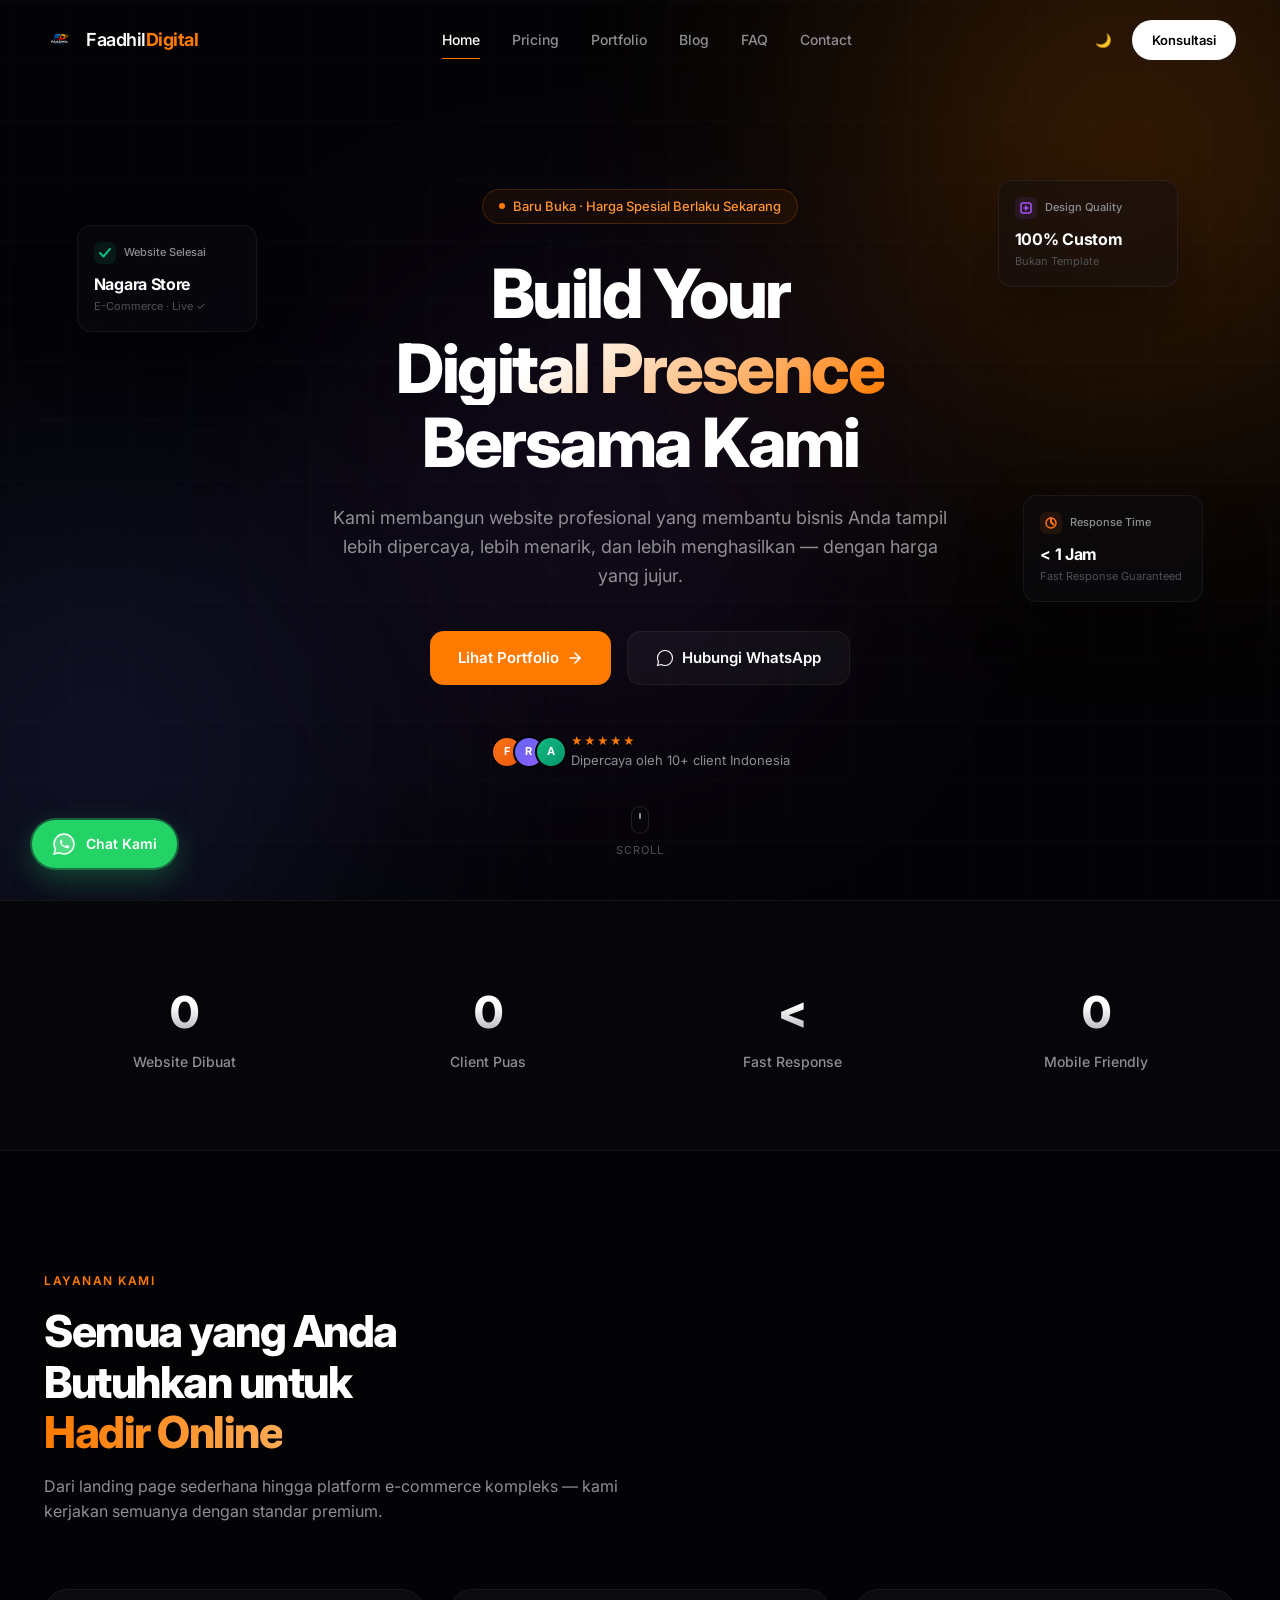
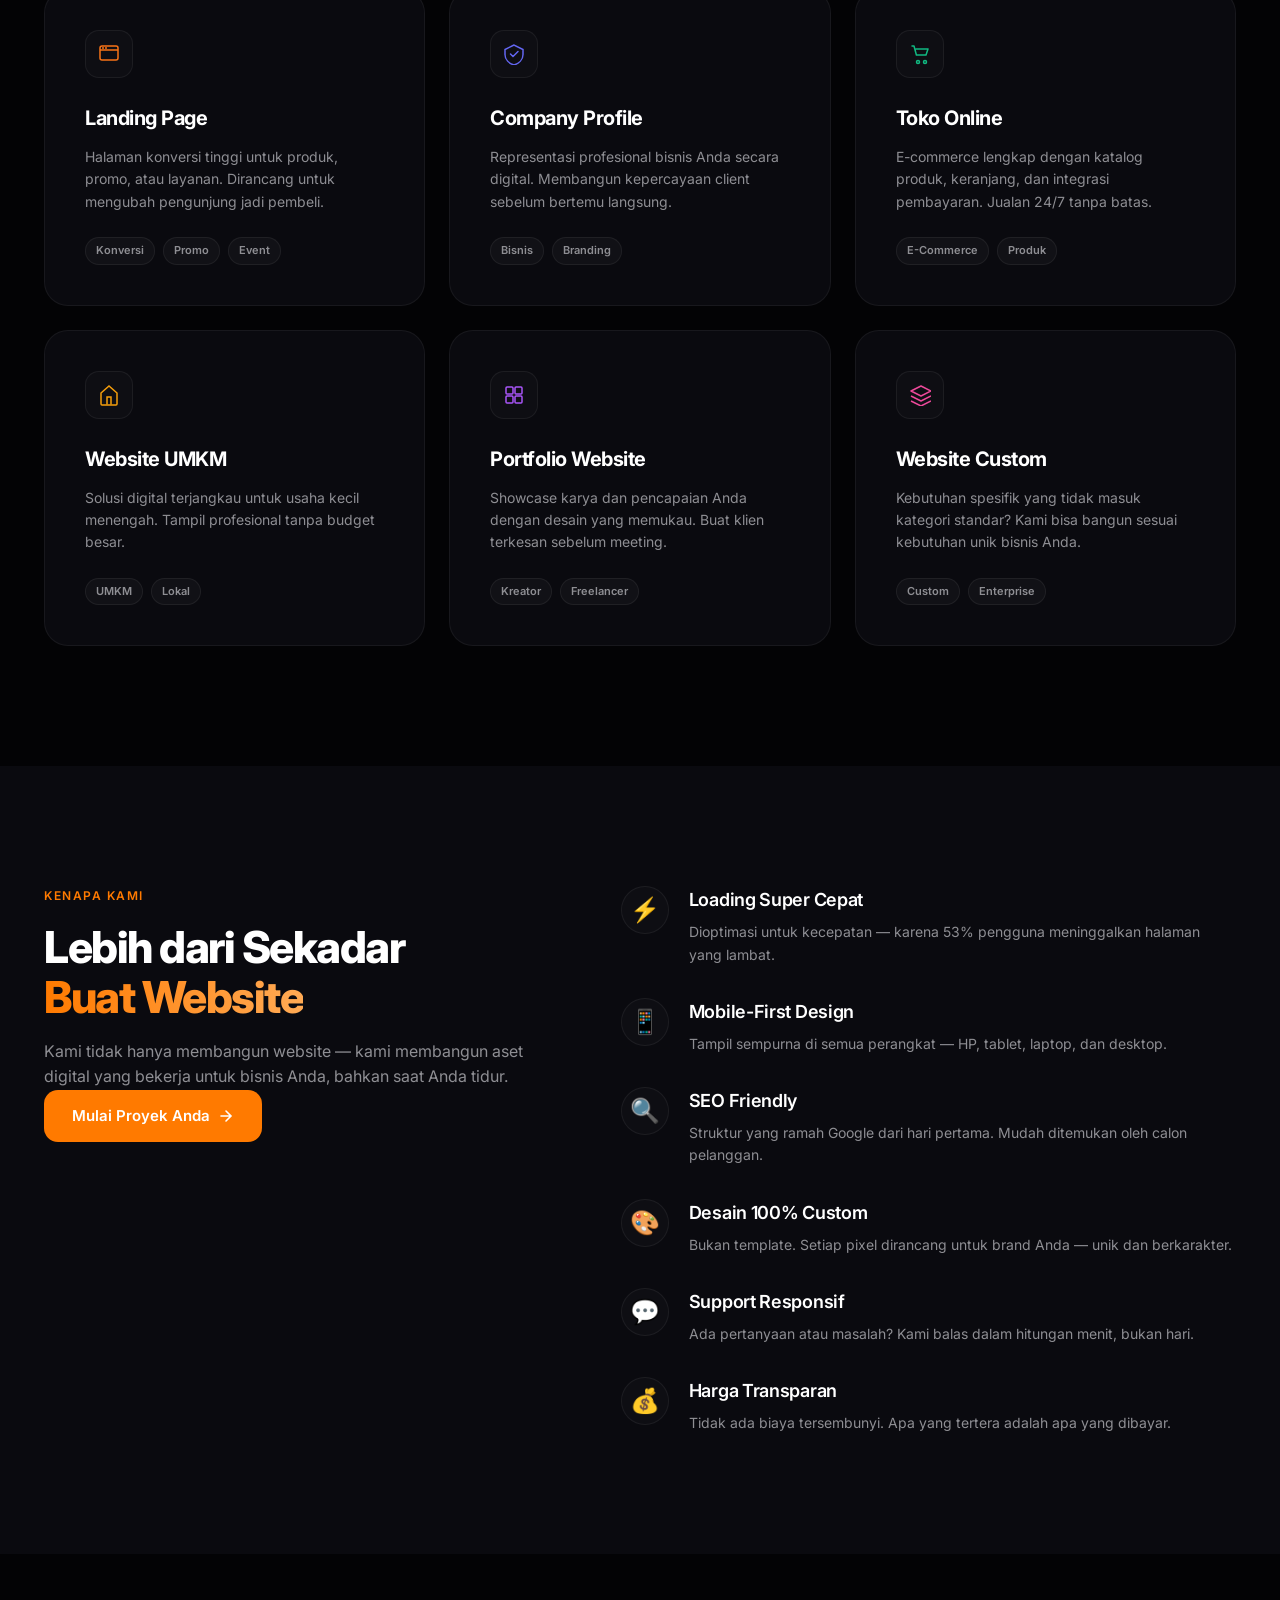
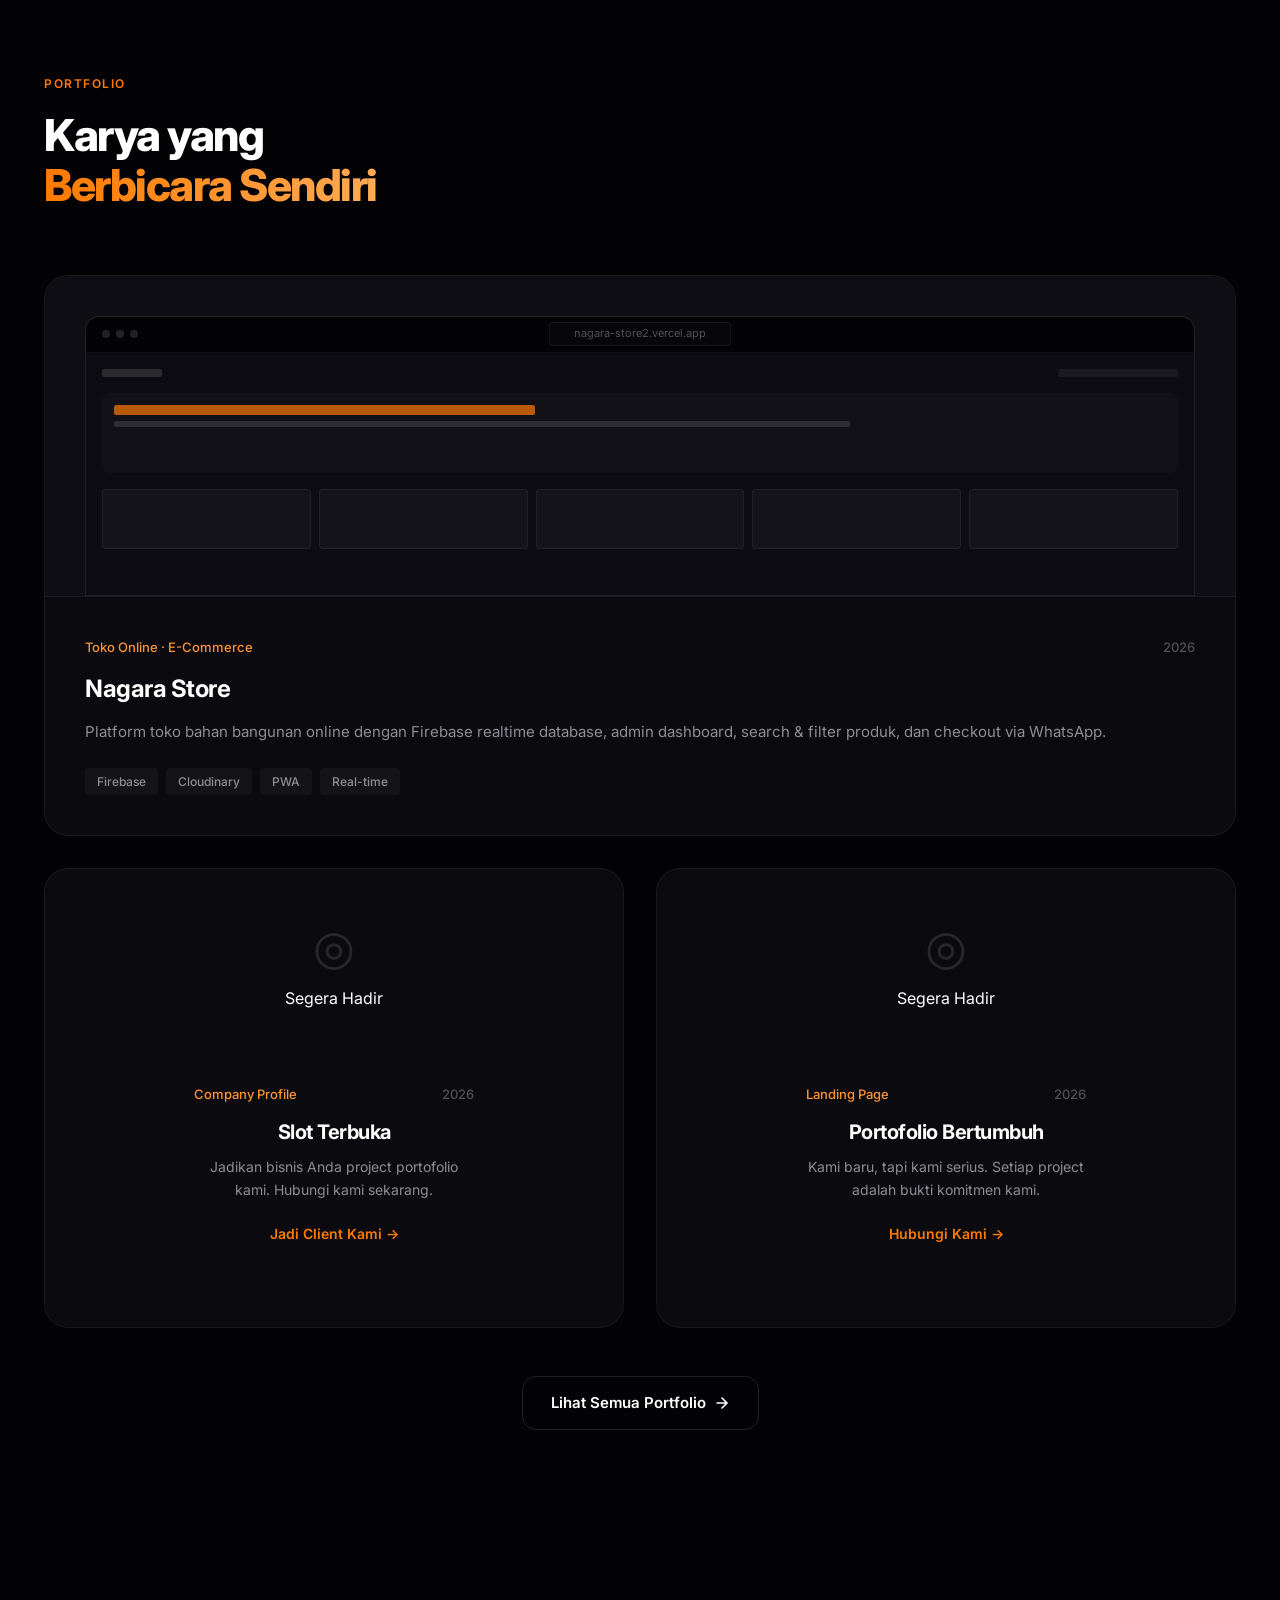
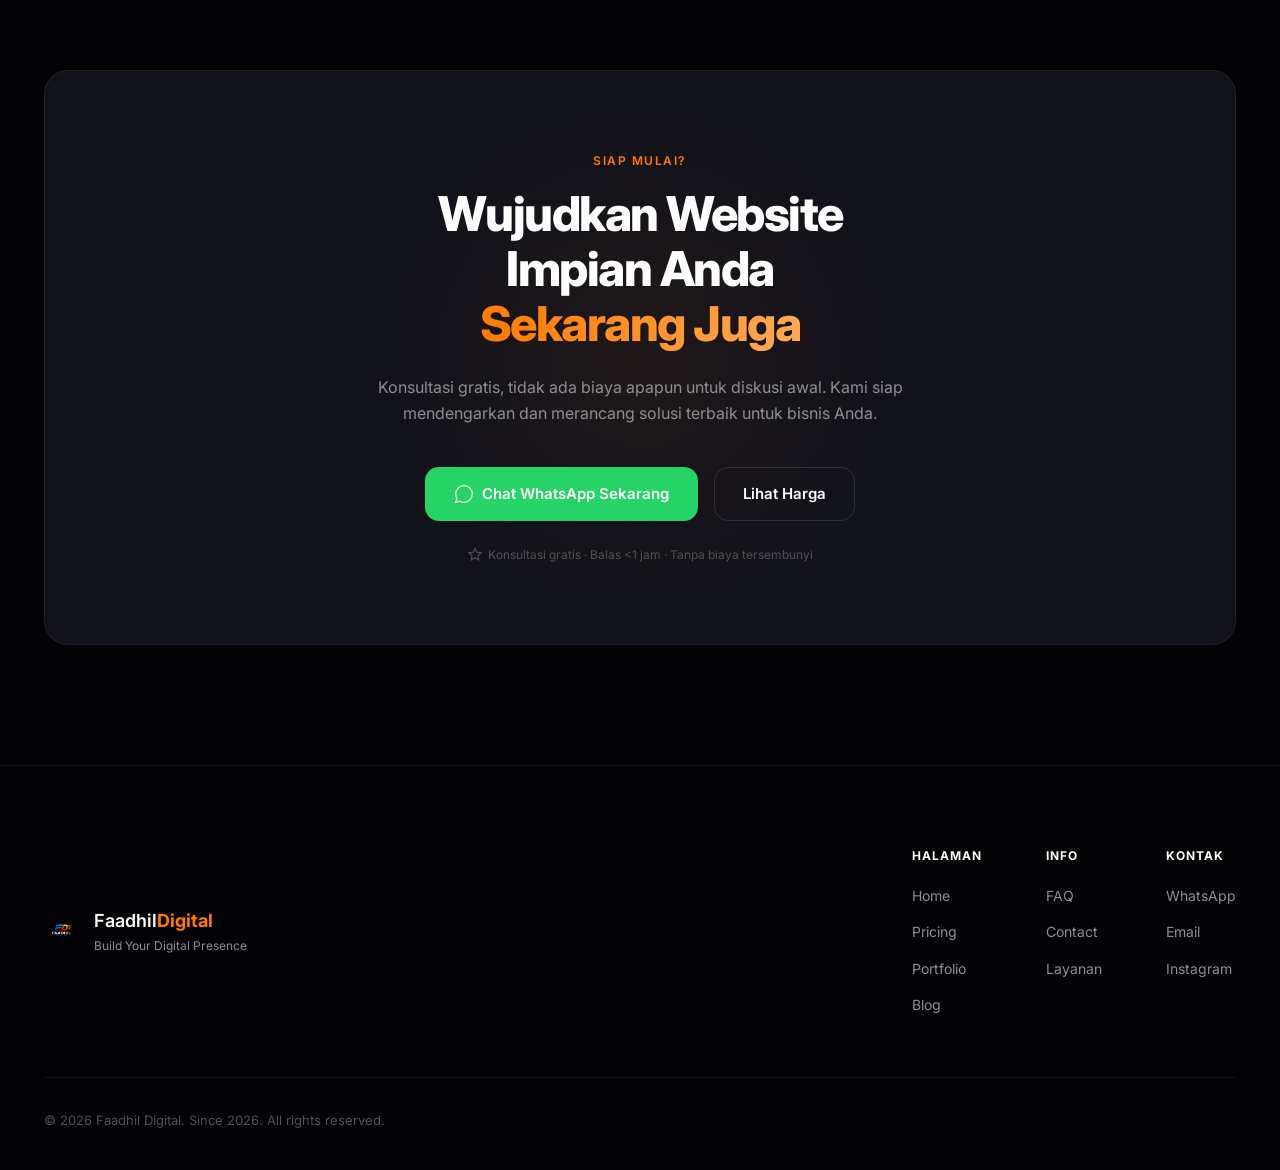
==== index.html @ 1bd6e88d "Update and rename home.html to index.html" ====
<!DOCTYPE html>
<html lang="id" data-theme="dark">
<head>
  <meta charset="UTF-8"/>
  <meta name="viewport" content="width=device-width,initial-scale=1.0"/>

  <!-- SEO -->
  <title>Faadhil Digital — Jasa Website Profesional | Build Your Digital Presence</title>
  <meta name="description" content="Faadhil Digital menyediakan jasa pembuatan website profesional — landing page, company profile, toko online, dan website custom. Harga mulai Rp 200.000. Fast response, desain premium, mobile-first."/>
  <meta name="keywords" content="jasa website, jasa pembuatan website, landing page, company profile, toko online, website profesional, Faadhil Digital"/>
  <meta name="robots" content="index, follow"/>
  <meta name="author" content="Faadhil Digital"/>
  <link rel="canonical" href="https://faadhildigital.com/"/>

  <!-- Open Graph -->
  <meta property="og:type" content="website"/>
  <meta property="og:title" content="Faadhil Digital — Build Your Digital Presence"/>
  <meta property="og:description" content="Jasa website profesional. Landing page, company profile, toko online. Mulai Rp 200.000."/>
  <meta property="og:url" content="https://faadhildigital.com/"/>
  <meta property="og:site_name" content="Faadhil Digital"/>

  <!-- Twitter Card -->
  <meta name="twitter:card" content="summary_large_image"/>
  <meta name="twitter:title" content="Faadhil Digital — Build Your Digital Presence"/>
  <meta name="twitter:description" content="Jasa website profesional mulai Rp 200.000."/>

  <!-- Theme -->
  <meta name="theme-color" content="#030305"/>
  <link rel="manifest" href="manifest.json"/>
  <link rel="icon" type="image/png" href="assets/LOGO4721.png"/>
  <link rel="apple-touch-icon" href="assets/LOGO4721.png"/>

  <!-- Schema -->
  <script type="application/ld+json">{"@context":"https://schema.org","@type":"ProfessionalService","name":"Faadhil Digital","description":"Jasa pembuatan website profesional","url":"https://faadhildigital.com","telephone":"+6282317304798","priceRange":"Rp200.000 - Rp1.200.000","serviceType":"Web Development","foundingDate":"2026","areaServed":"Indonesia"}</script>

  <!-- Fonts -->
  <link rel="preconnect" href="https://fonts.googleapis.com"/>
  <link rel="preconnect" href="https://fonts.gstatic.com" crossorigin/>
  <link href="https://fonts.googleapis.com/css2?family=Inter:wght@300;400;500;600;700;800;900&display=swap" rel="stylesheet"/>

  <link rel="stylesheet" href="css/style.css"/>
</head>
<body>

  <!-- LOADER -->
  <div id="loader" class="loader" role="status" aria-label="Loading">
    <div class="loader-logo">
      <img src="assets/LOGO4721.png" alt="Faadhil Digital" width="48" height="48"/>
      <span>Faadhil<strong>Digital</strong></span>
    </div>
    <div class="loader-bar"><div class="loader-progress"></div></div>
  </div>

  <!-- CURSOR GLOW -->
  <div class="cursor-glow" id="cursorGlow" aria-hidden="true"></div>

  <!-- TOAST -->
  <div id="toast" class="toast" role="alert" aria-live="polite"></div>

  <!-- BACK TO TOP -->
  <button class="back-top" id="backTop" aria-label="Kembali ke atas">
    <svg width="18" height="18" viewBox="0 0 18 18" fill="none"><path d="M9 14V4M4 9l5-5 5 5" stroke="currentColor" stroke-width="1.8" stroke-linecap="round" stroke-linejoin="round"/></svg>
  </button>

  <!-- WA FLOAT -->
  <a href="https://wa.me/6282317304798?text=Halo%20Faadhil%20Digital%2C%20saya%20ingin%20konsultasi%20website" target="_blank" rel="noopener noreferrer" class="wa-float" aria-label="Chat WhatsApp">
    <div class="wa-glow"></div>
    <svg width="24" height="24" viewBox="0 0 24 24" fill="none" aria-hidden="true">
      <path d="M12 2C6.477 2 2 6.477 2 12c0 1.89.525 3.66 1.438 5.168L2 22l4.978-1.303A9.952 9.952 0 0012 22c5.523 0 10-4.477 10-10S17.523 2 12 2z" fill="rgba(255,255,255,.2)" stroke="#fff" stroke-width="1.5"/>
      <path d="M16.25 13.75c-.23-.11-1.36-.67-1.57-.75s-.36-.11-.51.12-.59.75-.72.9-.27.17-.5.06-.97-.36-1.85-1.14c-.68-.61-1.14-1.37-1.27-1.6s-.01-.35.1-.47.23-.27.35-.4.15-.23.23-.38.04-.28-.02-.4-.51-1.24-.7-1.7-.38-.38-.51-.39H9.5c-.15 0-.4.06-.61.28s-.8.79-.8 1.91 0 2.21.93 2.37c.12.15 1.61 2.46 3.9 3.45.55.23.97.38 1.3.49.55.17 1.04.15 1.44.09.44-.07 1.36-.56 1.55-1.09s.2-.99.14-1.09-.21-.15-.44-.27z" fill="#fff"/>
    </svg>
    <span>Chat Kami</span>
  </a>

  <!-- NAVBAR -->
  <header class="navbar" id="navbar" role="banner">
    <div class="nav-container">
      <a href="index.html" class="nav-logo" aria-label="Faadhil Digital - Beranda">
        <img src="assets/LOGO4721.png" alt="Logo Faadhil Digital" width="32" height="32" loading="eager"/>
        <span>Faadhil<strong>Digital</strong></span>
      </a>

      <nav class="nav-links" id="navLinks" role="navigation" aria-label="Menu utama">
        <a href="index.html" class="nav-a active">Home</a>
        <a href="pricing.html" class="nav-a">Pricing</a>
        <a href="portfolio.html" class="nav-a">Portfolio</a>
        <a href="blog.html" class="nav-a">Blog</a>
        <a href="faq.html" class="nav-a">FAQ</a>
        <a href="contact.html" class="nav-a">Contact</a>
      </nav>

      <div class="nav-right">
        <button class="theme-toggle" id="themeToggle" aria-label="Ubah mode tema">
          <!-- Icon Bulan (Dark) / Matahari (Light) -->
          <span class="theme-icon">🌙</span>
        </button>
        <a href="https://wa.me/6282317304798?text=Halo%2C%20saya%20ingin%20konsultasi%20gratis" target="_blank" rel="noopener noreferrer" class="nav-cta">
          <span>Konsultasi</span>
        </a>
      </div>

      <button class="nav-ham" id="navHam" aria-label="Buka menu" aria-expanded="false" aria-controls="mobileMenu">
        <span></span><span></span><span></span>
      </button>
    </div>
  </header>

  <!-- MOBILE MENU -->
  <div class="mobile-menu" id="mobileMenu" role="dialog" aria-modal="true" aria-label="Menu navigasi" hidden>
    <nav aria-label="Menu mobile">
      <a href="index.html" class="mob-a active">Home</a>
      <a href="pricing.html" class="mob-a">Pricing</a>
      <a href="portfolio.html" class="mob-a">Portfolio</a>
      <a href="blog.html" class="mob-a">Blog</a>
      <a href="faq.html" class="mob-a">FAQ</a>
      <a href="contact.html" class="mob-a">Contact</a>
    </nav>
    <a href="https://wa.me/6282317304798" target="_blank" rel="noopener noreferrer" class="mob-cta">
      <svg width="18" height="18" viewBox="0 0 24 24" fill="none" aria-hidden="true"><path d="M12 2C6.477 2 2 6.477 2 12c0 1.89.525 3.66 1.438 5.168L2 22l4.978-1.303A9.952 9.952 0 0012 22c5.523 0 10-4.477 10-10S17.523 2 12 2z" stroke="currentColor" stroke-width="1.5"/></svg>
      Konsultasi Gratis
    </a>
  </div>

  <main id="main">

    <!-- ═══ HERO ═══ -->
    <section class="hero" id="hero" aria-labelledby="hero-title">
      <div class="hero-bg" aria-hidden="true">
        <div class="hbg-grid"></div>
        <div class="hbg-orb hbg-orb-1"></div>
        <div class="hbg-orb hbg-orb-2"></div>
        <div class="hbg-orb hbg-orb-3"></div>
        <div class="hbg-beam"></div>
      </div>

      <div class="hero-inner">
        <div class="hero-badge sr" data-sr="up">
          <span class="hbadge-dot" aria-hidden="true"></span>
          <span>Baru Buka · Harga Spesial Berlaku Sekarang</span>
        </div>

        <h1 class="hero-h1" id="hero-title">
          <span class="hh sr" data-sr="up" style="--delay:.05s">Build Your</span>
          <span class="hh hh-gradient sr" data-sr="up" style="--delay:.12s">Digital Presence</span>
          <span class="hh sr" data-sr="up" style="--delay:.19s">Bersama Kami</span>
        </h1>

        <p class="hero-sub sr" data-sr="up" style="--delay:.28s">
          Kami membangun website profesional yang membantu bisnis Anda tampil lebih dipercaya, lebih menarik, dan lebih menghasilkan — dengan harga yang jujur.
        </p>

        <div class="hero-actions sr" data-sr="up" style="--delay:.38s">
          <a href="portfolio.html" class="btn-primary" aria-label="Lihat portfolio kami">
            <span>Lihat Portfolio</span>
            <svg width="16" height="16" viewBox="0 0 16 16" fill="none" aria-hidden="true"><path d="M3 8h10M8 3l5 5-5 5" stroke="currentColor" stroke-width="1.6" stroke-linecap="round"/></svg>
          </a>
          <a href="https://wa.me/6282317304798?text=Halo%20Faadhil%20Digital%2C%20saya%20ingin%20konsultasi" target="_blank" rel="noopener noreferrer" class="btn-wa" aria-label="Hubungi via WhatsApp">
            <svg width="18" height="18" viewBox="0 0 24 24" fill="none" aria-hidden="true"><path d="M12 2C6.477 2 2 6.477 2 12c0 1.89.525 3.66 1.438 5.168L2 22l4.978-1.303A9.952 9.952 0 0012 22c5.523 0 10-4.477 10-10S17.523 2 12 2z" stroke="currentColor" stroke-width="1.5"/></svg>
            <span>Hubungi WhatsApp</span>
          </a>
        </div>

        <div class="hero-social-proof sr" data-sr="up" style="--delay:.48s">
          <div class="hsp-avatars" aria-hidden="true">
            <div class="hsp-av" style="background:linear-gradient(135deg,#f97316,#ea580c)">F</div>
            <div class="hsp-av" style="background:linear-gradient(135deg,#6366f1,#8b5cf6)">R</div>
            <div class="hsp-av" style="background:linear-gradient(135deg,#10b981,#059669)">A</div>
          </div>
          <div class="hsp-text">
            <div class="hsp-stars" aria-label="5 bintang">★★★★★</div>
            <span>Dipercaya oleh 10+ client Indonesia</span>
          </div>
        </div>
      </div>

      <!-- FLOATING CARDS -->
      <div class="hero-float" aria-hidden="true">
        <div class="hfloat-card hfc-1 sr" data-sr="right" style="--delay:.3s">
          <div class="hfc-top">
            <div class="hfc-ico hfc-ico-green">
              <svg width="14" height="14" viewBox="0 0 14 14" fill="none"><path d="M2 7l3.5 3.5L12 3" stroke="#10b981" stroke-width="2" stroke-linecap="round" stroke-linejoin="round"/></svg>
            </div>
            <span class="hfc-label">Website Selesai</span>
          </div>
          <div class="hfc-val">Nagara Store</div>
          <div class="hfc-sub">E-Commerce · Live ✓</div>
        </div>

        <div class="hfloat-card hfc-2 sr" data-sr="right" style="--delay:.4s">
          <div class="hfc-top">
            <div class="hfc-ico hfc-ico-orange">
              <svg width="14" height="14" viewBox="0 0 14 14" fill="none"><path d="M7 2v4l2.5 2.5" stroke="#f97316" stroke-width="2" stroke-linecap="round"/><circle cx="7" cy="7" r="5" stroke="#f97316" stroke-width="1.5"/></svg>
            </div>
            <span class="hfc-label">Response Time</span>
          </div>
          <div class="hfc-val">&lt; 1 Jam</div>
          <div class="hfc-sub">Fast Response Guaranteed</div>
        </div>

        <div class="hfloat-card hfc-3 sr" data-sr="right" style="--delay:.5s">
          <div class="hfc-top">
            <div class="hfc-ico hfc-ico-purple">
              <svg width="14" height="14" viewBox="0 0 14 14" fill="none"><rect x="2" y="2" width="10" height="10" rx="2" stroke="#a855f7" stroke-width="1.5"/><path d="M5 7h4M7 5v4" stroke="#a855f7" stroke-width="1.5" stroke-linecap="round"/></svg>
            </div>
            <span class="hfc-label">Design Quality</span>
          </div>
          <div class="hfc-val">100% Custom</div>
          <div class="hfc-sub">Bukan Template</div>
        </div>
      </div>

      <div class="hero-scroll-hint" aria-hidden="true">
        <div class="hsh-mouse"><div class="hsh-wheel"></div></div>
        <span>Scroll</span>
      </div>
    </section>

    <!-- ═══ STATS ═══ -->
    <section class="stats-sec" aria-label="Statistik">
      <div class="con">
        <div class="stats-grid">
          <div class="stat-card sr" data-sr="up" style="--delay:0s">
            <div class="stat-num" data-count="10" data-suffix="+">0</div>
            <div class="stat-label">Website Dibuat</div>
          </div>
          <div class="stat-card sr" data-sr="up" style="--delay:.08s">
            <div class="stat-num" data-count="100" data-suffix="%">0</div>
            <div class="stat-label">Client Puas</div>
          </div>
          <div class="stat-card sr" data-sr="up" style="--delay:.16s">
            <div class="stat-num" data-count="1" data-suffix="jam">&lt;</div>
            <div class="stat-label">Fast Response</div>
          </div>
          <div class="stat-card sr" data-sr="up" style="--delay:.24s">
            <div class="stat-num" data-count="100" data-suffix="%">0</div>
            <div class="stat-label">Mobile Friendly</div>
          </div>
        </div>
      </div>
    </section>

    <!-- ═══ LAYANAN ═══ -->
    <section class="section" id="layanan" aria-labelledby="layanan-title">
      <div class="con">
        <div class="sec-head">
          <div class="sec-badge sr" data-sr="up">Layanan Kami</div>
          <h2 class="sec-title sr" data-sr="up" id="layanan-title">
            Semua yang Anda<br/>Butuhkan untuk<br/><em>Hadir Online</em>
          </h2>
          <p class="sec-sub sr" data-sr="up" style="--delay:.1s">
            Dari landing page sederhana hingga platform e-commerce kompleks — kami kerjakan semuanya dengan standar premium.
          </p>
        </div>

        <div class="services-grid">
          <article class="svc-card sr" data-sr="up" style="--delay:0s" aria-label="Landing Page">
            <div class="svc-ico" style="--ico-color:#f97316">
              <svg width="22" height="22" viewBox="0 0 22 22" fill="none" aria-hidden="true"><rect x="2" y="3" width="18" height="14" rx="2" stroke="currentColor" stroke-width="1.5"/><path d="M2 7h18" stroke="currentColor" stroke-width="1.5"/><circle cx="5" cy="5" r="1" fill="currentColor"/><circle cx="8" cy="5" r="1" fill="currentColor"/></svg>
            </div>
            <h3>Landing Page</h3>
            <p>Halaman konversi tinggi untuk produk, promo, atau layanan. Dirancang untuk mengubah pengunjung jadi pembeli.</p>
            <div class="svc-tags"><span>Konversi</span><span>Promo</span><span>Event</span></div>
            <div class="svc-hover-line" aria-hidden="true"></div>
          </article>

          <article class="svc-card sr" data-sr="up" style="--delay:.07s" aria-label="Company Profile">
            <div class="svc-ico" style="--ico-color:#6366f1">
              <svg width="22" height="22" viewBox="0 0 22 22" fill="none" aria-hidden="true"><path d="M11 2L2 6.5v5C2 16.5 6 20.5 11 22c5-1.5 9-5.5 9-10.5v-5L11 2z" stroke="currentColor" stroke-width="1.5"/><path d="M7.5 11l2.5 2.5 5-5" stroke="currentColor" stroke-width="1.5" stroke-linecap="round" stroke-linejoin="round"/></svg>
            </div>
            <h3>Company Profile</h3>
            <p>Representasi profesional bisnis Anda secara digital. Membangun kepercayaan client sebelum bertemu langsung.</p>
            <div class="svc-tags"><span>Bisnis</span><span>Branding</span></div>
            <div class="svc-hover-line" aria-hidden="true"></div>
          </article>

          <article class="svc-card sr" data-sr="up" style="--delay:.14s" aria-label="Toko Online">
            <div class="svc-ico" style="--ico-color:#10b981">
              <svg width="22" height="22" viewBox="0 0 22 22" fill="none" aria-hidden="true"><path d="M3 3h2l2.4 9h9.6l2-6H7" stroke="currentColor" stroke-width="1.5" stroke-linecap="round" stroke-linejoin="round"/><circle cx="9" cy="19" r="1.5" stroke="currentColor" stroke-width="1.5"/><circle cx="16" cy="19" r="1.5" stroke="currentColor" stroke-width="1.5"/></svg>
            </div>
            <h3>Toko Online</h3>
            <p>E-commerce lengkap dengan katalog produk, keranjang, dan integrasi pembayaran. Jualan 24/7 tanpa batas.</p>
            <div class="svc-tags"><span>E-Commerce</span><span>Produk</span></div>
            <div class="svc-hover-line" aria-hidden="true"></div>
          </article>

          <article class="svc-card sr" data-sr="up" style="--delay:.21s" aria-label="Website UMKM">
            <div class="svc-ico" style="--ico-color:#f59e0b">
              <svg width="22" height="22" viewBox="0 0 22 22" fill="none" aria-hidden="true"><path d="M3 9l8-7 8 7v11a1 1 0 01-1 1H4a1 1 0 01-1-1V9z" stroke="currentColor" stroke-width="1.5"/><path d="M9 20V13h4v7" stroke="currentColor" stroke-width="1.5" stroke-linecap="round"/></svg>
            </div>
            <h3>Website UMKM</h3>
            <p>Solusi digital terjangkau untuk usaha kecil menengah. Tampil profesional tanpa budget besar.</p>
            <div class="svc-tags"><span>UMKM</span><span>Lokal</span></div>
            <div class="svc-hover-line" aria-hidden="true"></div>
          </article>

          <article class="svc-card sr" data-sr="up" style="--delay:.28s" aria-label="Portfolio Website">
            <div class="svc-ico" style="--ico-color:#a855f7">
              <svg width="22" height="22" viewBox="0 0 22 22" fill="none" aria-hidden="true"><rect x="3" y="3" width="7" height="7" rx="1" stroke="currentColor" stroke-width="1.5"/><rect x="12" y="3" width="7" height="7" rx="1" stroke="currentColor" stroke-width="1.5"/><rect x="3" y="12" width="7" height="7" rx="1" stroke="currentColor" stroke-width="1.5"/><rect x="12" y="12" width="7" height="7" rx="1" stroke="currentColor" stroke-width="1.5"/></svg>
            </div>
            <h3>Portfolio Website</h3>
            <p>Showcase karya dan pencapaian Anda dengan desain yang memukau. Buat klien terkesan sebelum meeting.</p>
            <div class="svc-tags"><span>Kreator</span><span>Freelancer</span></div>
            <div class="svc-hover-line" aria-hidden="true"></div>
          </article>

          <article class="svc-card sr" data-sr="up" style="--delay:.35s" aria-label="Website Custom">
            <div class="svc-ico" style="--ico-color:#ec4899">
              <svg width="22" height="22" viewBox="0 0 22 22" fill="none" aria-hidden="true"><path d="M12 2L2 7l10 5 10-5-10-5z" stroke="currentColor" stroke-width="1.5" stroke-linejoin="round"/><path d="M2 12l10 5 10-5M2 17l10 5 10-5" stroke="currentColor" stroke-width="1.5" stroke-linejoin="round"/></svg>
            </div>
            <h3>Website Custom</h3>
            <p>Kebutuhan spesifik yang tidak masuk kategori standar? Kami bisa bangun sesuai kebutuhan unik bisnis Anda.</p>
            <div class="svc-tags"><span>Custom</span><span>Enterprise</span></div>
            <div class="svc-hover-line" aria-hidden="true"></div>
          </article>
        </div>
      </div>
    </section>

    <!-- ═══ WHY US ═══ -->
    <section class="section sec-alt" id="whyus" aria-labelledby="whyus-title">
      <div class="con">
        <div class="whyus-split">
          <div class="whyus-left">
            <div class="sec-badge sr" data-sr="up">Kenapa Kami</div>
            <h2 class="sec-title sr" data-sr="up" id="whyus-title">
              Lebih dari Sekadar<br/><em>Buat Website</em>
            </h2>
            <p class="sec-sub sr" data-sr="up" style="--delay:.1s">
              Kami tidak hanya membangun website — kami membangun aset digital yang bekerja untuk bisnis Anda, bahkan saat Anda tidur.
            </p>
            <a href="contact.html" class="btn-primary sr" data-sr="up" style="--delay:.2s">
              Mulai Proyek Anda
              <svg width="16" height="16" viewBox="0 0 16 16" fill="none" aria-hidden="true"><path d="M3 8h10M8 3l5 5-5 5" stroke="currentColor" stroke-width="1.6" stroke-linecap="round"/></svg>
            </a>
          </div>
          <div class="whyus-right">
            <div class="benefit-grid">
              <div class="benefit sr" data-sr="up" style="--delay:0s">
                <div class="benefit-ico" aria-hidden="true">⚡</div>
                <div>
                  <h4>Loading Super Cepat</h4>
                  <p>Dioptimasi untuk kecepatan — karena 53% pengguna meninggalkan halaman yang lambat.</p>
                </div>
              </div>
              <div class="benefit sr" data-sr="up" style="--delay:.08s">
                <div class="benefit-ico" aria-hidden="true">📱</div>
                <div>
                  <h4>Mobile-First Design</h4>
                  <p>Tampil sempurna di semua perangkat — HP, tablet, laptop, dan desktop.</p>
                </div>
              </div>
              <div class="benefit sr" data-sr="up" style="--delay:.16s">
                <div class="benefit-ico" aria-hidden="true">🔍</div>
                <div>
                  <h4>SEO Friendly</h4>
                  <p>Struktur yang ramah Google dari hari pertama. Mudah ditemukan oleh calon pelanggan.</p>
                </div>
              </div>
              <div class="benefit sr" data-sr="up" style="--delay:.24s">
                <div class="benefit-ico" aria-hidden="true">🎨</div>
                <div>
                  <h4>Desain 100% Custom</h4>
                  <p>Bukan template. Setiap pixel dirancang untuk brand Anda — unik dan berkarakter.</p>
                </div>
              </div>
              <div class="benefit sr" data-sr="up" style="--delay:.32s">
                <div class="benefit-ico" aria-hidden="true">💬</div>
                <div>
                  <h4>Support Responsif</h4>
                  <p>Ada pertanyaan atau masalah? Kami balas dalam hitungan menit, bukan hari.</p>
                </div>
              </div>
              <div class="benefit sr" data-sr="up" style="--delay:.40s">
                <div class="benefit-ico" aria-hidden="true">💰</div>
                <div>
                  <h4>Harga Transparan</h4>
                  <p>Tidak ada biaya tersembunyi. Apa yang tertera adalah apa yang dibayar.</p>
                </div>
              </div>
            </div>
          </div>
        </div>
      </div>
    </section>

    <!-- ═══ PORTFOLIO PREVIEW ═══ -->
    <section class="section" id="portfolio-preview" aria-labelledby="porto-title">
      <div class="con">
        <div class="sec-head">
          <div class="sec-badge sr" data-sr="up">Portfolio</div>
          <h2 class="sec-title sr" data-sr="up" id="porto-title">
            Karya yang<br/><em>Berbicara Sendiri</em>
          </h2>
        </div>

        <div class="porto-grid">
          <article class="porto-card porto-main sr" data-sr="up" style="--delay:0s">
            <div class="porto-visual">
              <div class="pv-browser">
                <div class="pv-bar">
                  <div class="pv-dots" aria-hidden="true">
                    <span></span><span></span><span></span>
                  </div>
                  <div class="pv-url">nagara-store2.vercel.app</div>
                </div>
                <div class="pv-screen nagara-mock" aria-label="Preview Nagara Store">
                  <div class="nm-h"><div class="nm-hl"></div><div class="nm-hn"></div></div>
                  <div class="nm-hero-area">
                    <div class="nm-hero-txt"><div class="nm-l1"></div><div class="nm-l2"></div><div class="nm-b1"></div></div>
                  </div>
                  <div class="nm-cards">
                    <div></div><div></div><div></div><div></div><div></div>
                  </div>
                </div>
              </div>
              <a href="https://nagara-store2.vercel.app/" target="_blank" rel="noopener noreferrer" class="porto-overlay" aria-label="Lihat Nagara Store">
                <svg width="20" height="20" viewBox="0 0 20 20" fill="none" aria-hidden="true"><path d="M4 10h12M10 4l6 6-6 6" stroke="currentColor" stroke-width="1.8" stroke-linecap="round"/></svg>
                <span>Live Preview</span>
              </a>
            </div>
            <div class="porto-info">
              <div class="porto-meta">
                <span class="porto-cat">Toko Online · E-Commerce</span>
                <span class="porto-yr">2026</span>
              </div>
              <h3>Nagara Store</h3>
              <p>Platform toko bahan bangunan online dengan Firebase realtime database, admin dashboard, search & filter produk, dan checkout via WhatsApp.</p>
              <div class="porto-stack">
                <span>Firebase</span><span>Cloudinary</span><span>PWA</span><span>Real-time</span>
              </div>
            </div>
          </article>

          <article class="porto-card porto-soon sr" data-sr="up" style="--delay:.15s">
            <div class="porto-soon-inner">
              <div class="psi-glyph" aria-hidden="true">◎</div>
              <span>Segera Hadir</span>
            </div>
            <div class="porto-info">
              <div class="porto-meta"><span class="porto-cat">Company Profile</span><span class="porto-yr">2026</span></div>
              <h3>Slot Terbuka</h3>
              <p>Jadikan bisnis Anda project portofolio kami. Hubungi kami sekarang.</p>
              <a href="contact.html" class="porto-cta-link">Jadi Client Kami →</a>
            </div>
          </article>

          <article class="porto-card porto-soon sr" data-sr="up" style="--delay:.25s">
            <div class="porto-soon-inner">
              <div class="psi-glyph" aria-hidden="true">◎</div>
              <span>Segera Hadir</span>
            </div>
            <div class="porto-info">
              <div class="porto-meta"><span class="porto-cat">Landing Page</span><span class="porto-yr">2026</span></div>
              <h3>Portofolio Bertumbuh</h3>
              <p>Kami baru, tapi kami serius. Setiap project adalah bukti komitmen kami.</p>
              <a href="contact.html" class="porto-cta-link">Hubungi Kami →</a>
            </div>
          </article>
        </div>

        <div class="sec-cta-center sr" data-sr="up" style="--delay:.3s">
          <a href="portfolio.html" class="btn-outline">
            Lihat Semua Portfolio
            <svg width="16" height="16" viewBox="0 0 16 16" fill="none" aria-hidden="true"><path d="M3 8h10M8 3l5 5-5 5" stroke="currentColor" stroke-width="1.6" stroke-linecap="round"/></svg>
          </a>
        </div>
      </div>
    </section>

    <!-- ═══ CTA FINAL ═══ -->
    <section class="section cta-section" aria-labelledby="cta-title">
      <div class="con">
        <div class="cta-card sr" data-sr="up">
          <div class="cta-glow" aria-hidden="true"></div>
          <div class="cta-grid" aria-hidden="true"></div>
          <div class="cta-inner">
            <div class="sec-badge">Siap Mulai?</div>
            <h2 class="cta-h2" id="cta-title">
              Wujudkan Website<br/>Impian Anda<br/><em>Sekarang Juga</em>
            </h2>
            <p class="cta-p">Konsultasi gratis, tidak ada biaya apapun untuk diskusi awal. Kami siap mendengarkan dan merancang solusi terbaik untuk bisnis Anda.</p>
            <div class="cta-btns">
              <a href="https://wa.me/6282317304798?text=Halo%20Faadhil%20Digital%2C%20saya%20ingin%20konsultasi%20gratis%20untuk%20pembuatan%20website" target="_blank" rel="noopener noreferrer" class="btn-wa cta-wa-big">
                <svg width="20" height="20" viewBox="0 0 24 24" fill="none" aria-hidden="true"><path d="M12 2C6.477 2 2 6.477 2 12c0 1.89.525 3.66 1.438 5.168L2 22l4.978-1.303A9.952 9.952 0 0012 22c5.523 0 10-4.477 10-10S17.523 2 12 2z" stroke="currentColor" stroke-width="1.5"/></svg>
                Chat WhatsApp Sekarang
              </a>
              <a href="pricing.html" class="btn-outline">Lihat Harga</a>
            </div>
            <p class="cta-note">
              <svg width="14" height="14" viewBox="0 0 14 14" fill="none" aria-hidden="true"><path d="M7 1.5L8.8 5.2l4.2.6-3 2.9.7 4.1L7 10.7l-3.7 2.1.7-4.1-3-2.9 4.2-.6L7 1.5z" stroke="currentColor" stroke-width="1.2"/></svg>
              Konsultasi gratis · Balas &lt;1 jam · Tanpa biaya tersembunyi
            </p>
          </div>
        </div>
      </div>
    </section>

  </main>

  <!-- FOOTER -->
  <footer class="footer" role="contentinfo">
    <div class="con">
      <div class="footer-top">
        <div class="footer-brand">
          <img src="assets/LOGO4721.png" alt="Faadhil Digital" width="36" height="36" loading="lazy"/>
          <div>
            <div class="fb-name">Faadhil<strong>Digital</strong></div>
            <div class="fb-tag">Build Your Digital Presence</div>
          </div>
        </div>
        <div class="footer-nav-wrap">
          <div class="footer-col">
            <h4>Halaman</h4>
            <a href="index.html">Home</a>
            <a href="pricing.html">Pricing</a>
            <a href="portfolio.html">Portfolio</a>
            <a href="blog.html">Blog</a>
          </div>
          <div class="footer-col">
            <h4>Info</h4>
            <a href="faq.html">FAQ</a>
            <a href="contact.html">Contact</a>
            <a href="#layanan">Layanan</a>
          </div>
          <div class="footer-col">
            <h4>Kontak</h4>
            <a href="https://wa.me/6282317304798" target="_blank" rel="noopener noreferrer">WhatsApp</a>
            <a href="mailto:ahmadfaadhil854@gmail.com">Email</a>
            <a href="https://instagram.com/" target="_blank" rel="noopener noreferrer">Instagram</a>
          </div>
        </div>
      </div>
      <div class="footer-btm">
        <p>© 2026 Faadhil Digital. Since 2026. All rights reserved.</p>
      </div>
    </div>
  </footer>

  <script src="js/script.js"></script>
</body>
</html>
---- css/style.css ----
/* ══════════════════════════════════════════════════════════════════
   FAADHIL DIGITAL — PREMIUM ARCHITECTURE CSS (UPDATED & FIXED)
   Style Guide: Dark Mode Premium, Apple/Framer Fluent Animations,
   Stripe Layout Sharpness, Startup SaaS Glassmorphism.
   ══════════════════════════════════════════════════════════════════ */

:root {
  --bg-main: #030305;
  --bg-surface: #0a0a0f;
  --bg-surface-elevated: #12121a;
  --brand-primary: #ff7a00;
  --brand-primary-rgb: 255, 122, 0;
  --brand-secondary: #ff9533;
  --text-main: #ffffff;
  --text-muted: #8e8e93;
  --text-dim: #515154;
  --border-light: rgba(255, 255, 255, 0.06);
  --border-medium: rgba(255, 255, 255, 0.12);
  --glass-bg: rgba(10, 10, 15, 0.7);
  --glass-blur: 20px;
  --font-inter: 'Inter', -apple-system, BlinkMacSystemFont, sans-serif;
  --radius-sm: 8px;
  --radius-md: 14px;
  --radius-lg: 24px;
  --transition-smooth: cubic-bezier(0.16, 1, 0.3, 1);
}

/* ─── RESET & BASE STYLES ─── */
*, *::before, *::after {
  box-sizing: border-box;
  margin: 0;
  padding: 0;
}

html {
  scroll-behavior: initial;
  text-size-adjust: 100%;
  -webkit-font-smoothing: antialiased;
}

body {
  background-color: var(--bg-main);
  color: var(--text-main);
  font-family: var(--font-inter);
  overflow-x: hidden;
  line-height: 1.6;
}

img, svg {
  display: block;
  max-width: 100%;
  height: auto;
}

button, input, select, textarea {
  font-family: inherit;
  background: none;
  border: none;
  color: inherit;
}

a {
  color: inherit;
  text-decoration: none;
}

.con {
  width: 100%;
  max-width: 1240px;
  margin: 0 auto;
  padding: 0 24px;
}

.section {
  padding: 120px 0;
  position: relative;
}

.sec-alt {
  background-color: var(--bg-surface);
}

/* ─── CUSTOM PREMIUM LOADER ─── */
.loader {
  position: fixed;
  top: 0;
  left: 0;
  width: 100%;
  height: 100%;
  background-color: var(--bg-main);
  z-index: 9999;
  display: flex;
  flex-direction: column;
  justify-content: center;
  align-items: center;
  transition: opacity 0.6s var(--transition-smooth), transform 0.6s var(--transition-smooth);
}

.loader.fade-out {
  opacity: 0;
  transform: scale(1.02);
  pointer-events: none;
}

.loader-logo {
  display: flex;
  align-items: center;
  gap: 12px;
  font-size: 24px;
  font-weight: 600;
  letter-spacing: -0.5px;
  margin-bottom: 24px;
}

.loader-logo img {
  animation: pulseLogo 2s infinite ease-in-out;
}

.loader-logo strong {
  color: var(--brand-primary);
}

.loader-bar {
  width: 140px;
  height: 6px;
  background: rgba(255, 255, 255, 0.03);
  border: 1px solid var(--border-light);
  border-radius: 20px;
  padding: 2px;
  overflow: hidden;
}

.loader-progress {
  height: 100%;
  width: 0%;
  background: linear-gradient(90deg, var(--brand-primary), var(--brand-secondary));
  border-radius: 20px;
  transition: width 0.4s ease-out;
}

@keyframes pulseLogo {
  0%, 100% { transform: scale(1); opacity: 0.9; }
  50% { transform: scale(1.05); opacity: 1; }
}

/* ─── DESKTOP CURSOR GLOW ─── */
.cursor-glow {
  position: fixed;
  top: 0;
  left: 0;
  width: 400px;
  height: 400px;
  background: radial-gradient(circle, rgba(var(--brand-primary-rgb), 0.08) 0%, rgba(var(--brand-primary-rgb), 0) 70%);
  border-radius: 50%;
  pointer-events: none;
  z-index: 1;
  transform: translate(-50%, -50%);
  transition: opacity 0.3s ease;
  opacity: 0;
}

@media (pointer: coarse) {
  .cursor-glow { display: none !important; }
}

/* ─── TOAST NOTIFICATION ─── */
.toast {
  position: fixed;
  bottom: 32px;
  left: 50%;
  transform: translateX(-50%) translateY(100px);
  background: var(--bg-surface-elevated);
  border: 1px solid var(--border-medium);
  box-shadow: 0 20px 40px rgba(0,0,0,0.5);
  padding: 14px 28px;
  border-radius: 40px;
  font-size: 14px;
  font-weight: 500;
  z-index: 9999;
  opacity: 0;
  transition: transform 0.5s var(--transition-smooth), opacity 0.5s var(--transition-smooth);
}

.toast.show {
  transform: translateX(-50%) translateY(0);
  opacity: 1;
}

/* ─── BACK TO TOP ─── */
.back-top {
  position: fixed;
  bottom: 32px;
  right: 32px;
  width: 48px;
  height: 48px;
  background: var(--glass-bg);
  backdrop-filter: blur(var(--glass-blur));
  -webkit-backdrop-filter: blur(var(--glass-blur));
  border: 1px solid var(--border-light);
  border-radius: 50%;
  display: flex;
  justify-content: center;
  align-items: center;
  cursor: pointer;
  z-index: 99;
  opacity: 0;
  transform: translateY(20px) scale(0.9);
  transition: all 0.4s var(--transition-smooth);
}

.back-top.show {
  opacity: 1;
  transform: translateY(0) scale(1);
}

.back-top:hover {
  border-color: var(--brand-primary);
  color: var(--brand-primary);
  transform: translateY(-4px);
}

/* ─── WHATSAPP FLOAT ─── */
.wa-float {
  position: fixed;
  bottom: 32px;
  left: 32px;
  background: #25d366;
  padding: 12px 20px;
  border-radius: 40px;
  display: flex;
  align-items: center;
  gap: 10px;
  font-size: 14px;
  font-weight: 600;
  box-shadow: 0 10px 30px rgba(37, 211, 102, 0.3);
  z-index: 99;
  transition: all 0.4s var(--transition-smooth);
}

.wa-glow {
  position: absolute;
  top: -2px; left: -2px; right: -2px; bottom: -2px;
  border-radius: 40px;
  background: #25d366;
  z-index: -1;
  opacity: 0.4;
  animation: waPulse 2s infinite;
}

@keyframes waPulse {
  0% { transform: scale(1); opacity: 0.4; }
  100% { transform: scale(1.15); opacity: 0; }
}

.wa-float:hover {
  transform: translateY(-4px) scale(1.02);
  box-shadow: 0 16px 35px rgba(37, 211, 102, 0.4);
}

/* ─── NAVBAR & NAVIGATION ─── */
.navbar {
  position: fixed;
  top: 0;
  left: 0;
  width: 100%;
  z-index: 1000;
  border-bottom: 1px solid transparent;
  transition: background-color 0.4s ease, border-color 0.4s ease, backdrop-filter 0.4s ease;
}

.navbar.scrolled {
  background-color: var(--glass-bg);
  backdrop-filter: blur(var(--glass-blur));
  -webkit-backdrop-filter: blur(var(--glass-blur));
  border-color: var(--border-light);
}

.nav-container {
  max-width: 1240px;
  margin: 0 auto;
  height: 80px;
  display: flex;
  align-items: center;
  justify-content: space-between;
  padding: 0 24px;
}

.nav-logo {
  display: flex;
  align-items: center;
  gap: 10px;
  font-size: 18px;
  font-weight: 600;
  letter-spacing: -0.5px;
}

.nav-logo strong {
  color: var(--brand-primary);
}

.nav-links {
  display: flex;
  gap: 32px;
}

.nav-a {
  font-size: 14px;
  font-weight: 500;
  color: var(--text-muted);
  transition: color 0.3s ease;
  position: relative;
  padding: 8px 0;
}

.nav-a:hover, .nav-a.active {
  color: var(--text-main);
}

.nav-a::after {
  content: '';
  position: absolute;
  bottom: 0; left: 0; width: 100%; height: 1.5px;
  background: var(--brand-primary);
  transform: scaleX(0);
  transform-origin: right;
  transition: transform 0.4s var(--transition-smooth);
}

.nav-a.active::after, .nav-a:hover::after {
  transform: scaleX(1);
  transform-origin: left;
}

.nav-right {
  display: flex;
  align-items: center;
  gap: 20px;
}

.lang-toggle {
  display: flex;
  align-items: center;
  gap: 6px;
  background: rgba(255,255,255,0.04);
  border: 1px solid var(--border-light);
  padding: 6px 12px;
  border-radius: 30px;
  font-size: 12px;
  font-weight: 600;
  cursor: pointer;
  transition: all 0.3s ease;
}

.lang-toggle:hover {
  background: rgba(255,255,255,0.08);
  border-color: var(--border-medium);
}

.nav-cta {
  background: #ffffff;
  color: #000000;
  padding: 10px 20px;
  border-radius: 40px;
  font-size: 13px;
  font-weight: 600;
  display: flex;
  align-items: center;
  gap: 6px;
  transition: transform 0.3s var(--transition-smooth), background-color 0.3s ease;
}

.nav-cta:hover {
  transform: scale(1.03);
  background-color: #f4f4f4;
}

.nav-ham {
  display: none;
  flex-direction: column;
  justify-content: space-between;
  width: 22px;
  height: 16px;
  cursor: pointer;
  z-index: 1001;
}

.nav-ham span {
  width: 100%;
  height: 2px;
  background-color: var(--text-main);
  transition: all 0.3s var(--transition-smooth);
}

/* ─── MOBILE MENU ─── */
.mobile-menu {
  position: fixed;
  top: 0; left: 0; width: 100vw; height: 100vh;
  background: var(--bg-main);
  z-index: 999;
  display: flex;
  flex-direction: column;
  padding: 120px 40px 40px;
  gap: 40px;
  transform: translateY(-100%);
  transition: transform 0.5s cubic-bezier(0.16, 1, 0.3, 1);
}

.mobile-menu:not([hidden]) {
  transform: translateY(0);
}

.mobile-menu nav {
  display: flex;
  flex-direction: column;
  gap: 24px;
}

.mob-a {
  font-size: 28px;
  font-weight: 700;
  letter-spacing: -1px;
  color: var(--text-muted);
}

.mob-a.active, .mob-a:hover {
  color: var(--text-main);
}

.mob-cta {
  background: var(--bg-surface-elevated);
  border: 1px solid var(--border-medium);
  padding: 16px;
  border-radius: var(--radius-md);
  text-align: center;
  font-weight: 600;
  display: flex;
  justify-content: center;
  align-items: center;
  gap: 12px;
}

/* ─── PREMIUM HERO SECTION ─── */
.hero {
  position: relative;
  min-height: 100vh;
  display: flex;
  align-items: center;
  padding-top: 140px;
  padding-bottom: 80px;
  overflow: hidden;
}

.hero-bg {
  position: absolute;
  inset: 0;
  z-index: 0;
}

.hbg-grid {
  position: absolute;
  inset: 0;
  background-image: linear-gradient(rgba(255,255,255,0.015) 1px, transparent 1px), linear-gradient(90deg, rgba(255,255,255,0.015) 1px, transparent 1px);
  background-size: 60px 60px;
  background-position: center top;
}

.hbg-orb {
  position: absolute;
  border-radius: 50%;
  filter: blur(140px);
  opacity: 0.25;
}

.hbg-orb-1 { width: 500px; height: 500px; background: var(--brand-primary); top: -100px; right: -100px; }
.hbg-orb-2 { width: 400px; height: 400px; background: #6366f1; bottom: -50px; left: -100px; }
.hbg-orb-3 { width: 300px; height: 300px; background: #a855f7; top: 40%; left: 35%; }

.hero-inner {
  position: relative;
  z-index: 2;
  max-width: 840px;
  margin: 0 auto;
  text-align: center;
  padding: 0 24px;
}

.hero-badge {
  display: inline-flex;
  align-items: center;
  gap: 8px;
  background: rgba(255, 122, 0, 0.06);
  border: 1px solid rgba(255, 122, 0, 0.2);
  padding: 6px 16px;
  border-radius: 30px;
  font-size: 13px;
  font-weight: 500;
  color: var(--brand-secondary);
  margin-bottom: 32px;
}

.hbadge-dot {
  width: 6px;
  height: 6px;
  background-color: var(--brand-primary);
  border-radius: 50%;
  animation: pulseLogo 1.5s infinite;
}

.hero-h1 {
  font-size: 68px;
  font-weight: 800;
  line-height: 1.1;
  letter-spacing: -2.5px;
  margin-bottom: 24px;
}

.hh { 
  display: block; 
}

.hh-gradient {
  background: linear-gradient(135deg, #fff 30%, var(--brand-primary) 100%);
  display: inline-block; /* FIX: Memberikan layout context agar text-clip bekerja */
  -webkit-background-clip: text;
  background-clip: text;
  -webkit-text-fill-color: transparent;
  color: transparent;
}

.hero-sub {
  font-size: 18px;
  color: var(--text-muted);
  max-width: 620px;
  margin: 0 auto 40px;
  font-weight: 400;
}

.hero-actions {
  display: flex;
  justify-content: center;
  gap: 16px;
  margin-bottom: 48px;
}

.btn-primary, .btn-wa, .btn-outline {
  padding: 14px 28px;
  border-radius: var(--radius-md);
  font-size: 15px;
  font-weight: 600;
  display: inline-flex;
  align-items: center;
  gap: 8px;
  transition: all 0.3s var(--transition-smooth);
}

.btn-primary {
  background: var(--brand-primary);
  color: #fff;
}

.btn-primary:hover {
  background: var(--brand-secondary);
  transform: translateY(-2px);
  box-shadow: 0 10px 25px rgba(255,122,0,0.25);
}

.btn-wa {
  background: rgba(255,255,255,0.04);
  border: 1px solid var(--border-light);
  color: #fff;
}

.btn-wa:hover {
  background: rgba(255,255,255,0.08);
  border-color: var(--border-medium);
  transform: translateY(-2px);
}

.btn-outline {
  border: 1px solid var(--border-medium);
  color: #fff;
}

.btn-outline:hover {
  background: rgba(255,255,255,0.04);
  border-color: #fff;
}

.hero-social-proof {
  display: flex;
  align-items: center;
  justify-content: center;
  gap: 14px;
}

.hsp-avatars {
  display: flex;
}

.hsp-av {
  width: 32px;
  height: 32px;
  border-radius: 50%;
  border: 2px solid var(--bg-main);
  margin-right: -10px;
  display: flex;
  align-items: center;
  justify-content: center;
  font-size: 11px;
  font-weight: 700;
}

.hsp-text {
  text-align: left;
  font-size: 13px;
  color: var(--text-muted);
}

.hsp-stars {
  color: var(--brand-primary);
  font-size: 11px;
  letter-spacing: 1px;
}

/* FLOATING CARDS */
.hero-float {
  position: absolute;
  width: 100%;
  height: 100%;
  top: 0; left: 0;
  pointer-events: none;
  z-index: 1;
}

.hfloat-card {
  position: absolute;
  background: rgba(14, 14, 22, 0.4);
  backdrop-filter: blur(12px);
  -webkit-backdrop-filter: blur(12px);
  border: 1px solid var(--border-light);
  padding: 16px;
  border-radius: var(--radius-md);
  width: 180px;
  box-shadow: 0 30px 60px rgba(0,0,0,0.4);
}

.hfc-1 { top: 25%; left: 6%; }
.hfc-2 { top: 55%; right: 6%; }
.hfc-3 { top: 20%; right: 8%; }

.hfc-top {
  display: flex;
  align-items: center;
  gap: 8px;
  margin-bottom: 8px;
}

.hfc-ico {
  width: 22px;
  height: 22px;
  border-radius: 6px;
  display: flex;
  justify-content: center;
  align-items: center;
}

.hfc-ico-green { background: rgba(16,185,129,0.1); }
.hfc-ico-orange { background: rgba(249,115,22,0.1); }
.hfc-ico-purple { background: rgba(168,85,247,0.1); }

.hfc-label { font-size: 11px; color: var(--text-muted); font-weight: 500; }
.hfc-val { font-size: 16px; font-weight: 700; letter-spacing: -0.3px; }
.hfc-sub { font-size: 11px; color: var(--text-dim); }

.hero-scroll-hint {
  position: absolute;
  bottom: 40px;
  left: 50%;
  transform: translateX(-50%);
  display: flex;
  flex-direction: column;
  align-items: center;
  gap: 8px;
  font-size: 11px;
  color: var(--text-dim);
  letter-spacing: 1px;
  text-transform: uppercase;
}

.hsh-mouse {
  width: 18px;
  height: 28px;
  border: 1.5px solid var(--border-medium);
  border-radius: 10px;
  position: relative;
}

.hsh-wheel {
  width: 2px;
  height: 6px;
  background-color: var(--text-muted);
  border-radius: 20px;
  position: absolute;
  top: 6px; left: 50%;
  transform: translateX(-50%);
  animation: scrollHint 1.5s infinite;
}

@keyframes scrollHint {
  0% { opacity: 1; transform: translate(-50%, 0); }
  100% { opacity: 0; transform: translate(-50%, 8px); }
}

/* ─── STATS SECTION ─── */
.stats-sec {
  border-top: 1px solid var(--border-light);
  border-bottom: 1px solid var(--border-light);
  background: #06060a;
  padding: 60px 0;
}

.stats-grid {
  display: grid;
  grid-template-columns: repeat(4, 1fr);
  gap: 24px;
}

.stat-card {
  text-align: center;
  padding: 16px;
}

.stat-num {
  font-size: 44px;
  font-weight: 800;
  letter-spacing: -1px;
  background: linear-gradient(180deg, #fff 40%, var(--text-muted) 100%);
  display: block; /* FIX: Mengganti inline atau mempertegas block agar clipping area sempurna */
  -webkit-background-clip: text;
  background-clip: text;
  -webkit-text-fill-color: transparent;
  color: transparent;
  margin-bottom: 4px;
}

.stat-label {
  font-size: 14px;
  color: var(--text-muted);
  font-weight: 500;
}

/* ─── LAYANAN ─── */
.sec-head {
  max-width: 600px;
  margin-bottom: 64px;
}

.sec-badge {
  font-size: 12px;
  font-weight: 600;
  text-transform: uppercase;
  letter-spacing: 1.5px;
  color: var(--brand-primary);
  margin-bottom: 16px;
}

.sec-title {
  font-size: 44px;
  font-weight: 800;
  letter-spacing: -1.5px;
  line-height: 1.15;
  margin-bottom: 16px;
}

.sec-title em {
  font-style: normal;
  background: linear-gradient(90deg, var(--brand-primary), #ffaa54);
  display: inline-block; /* FIX: Memaksa elemen inline memiliki bounding box yang jelas */
  -webkit-background-clip: text;
  background-clip: text;
  -webkit-text-fill-color: transparent;
  color: transparent;
}

.sec-sub {
  font-size: 16px;
  color: var(--text-muted);
}

.services-grid {
  display: grid;
  grid-template-columns: repeat(3, 1fr);
  gap: 24px;
}

.svc-card {
  background: var(--bg-surface);
  border: 1px solid var(--border-light);
  border-radius: var(--radius-lg);
  padding: 40px;
  position: relative;
  overflow: hidden;
  transition: border-color 0.4s ease, transform 0.4s var(--transition-smooth);
}

.svc-card:hover {
  border-color: var(--border-medium);
  transform: translateY(-6px);
}

.svc-ico {
  color: var(--ico-color);
  margin-bottom: 24px;
  width: 48px;
  height: 48px;
  background: rgba(255,255,255,0.02);
  border: 1px solid var(--border-light);
  border-radius: var(--radius-md);
  display: flex;
  justify-content: center;
  align-items: center;
}

.svc-card h3 {
  font-size: 20px;
  font-weight: 700;
  letter-spacing: -0.5px;
  margin-bottom: 12px;
}

.svc-card p {
  font-size: 14px;
  color: var(--text-muted);
  margin-bottom: 24px;
}

.svc-tags {
  display: flex;
  gap: 8px;
  flex-wrap: wrap;
}

.svc-tags span {
  font-size: 11px;
  font-weight: 600;
  background: rgba(255,255,255,0.03);
  border: 1px solid var(--border-light);
  padding: 4px 10px;
  border-radius: 20px;
  color: var(--text-muted);
}

.svc-hover-line {
  position: absolute;
  bottom: 0; left: 0; width: 100%; height: 2px;
  background: linear-gradient(90deg, transparent, var(--ico-color), transparent);
  transform: scaleX(0);
  transition: transform 0.5s var(--transition-smooth);
}

.svc-card:hover .svc-hover-line {
  transform: scaleX(1);
}

/* ─── WHY US SECTION ─── */
.whyus-split {
  display: grid;
  grid-template-columns: 1fr 1.2fr;
  gap: 64px;
  align-items: start;
}

.whyus-left {
  position: sticky;
  top: 140px;
}

.benefit-grid {
  display: grid;
  grid-template-columns: 1fr;
  gap: 32px;
}

.benefit {
  display: flex;
  gap: 20px;
}

.benefit-ico {
  font-size: 24px;
  width: 48px;
  height: 48px;
  background: rgba(255,255,255,0.02);
  border: 1px solid var(--border-light);
  border-radius: 50%;
  display: flex;
  justify-content: center;
  align-items: center;
  flex-shrink: 0;
}

.benefit h4 {
  font-size: 18px;
  font-weight: 600;
  letter-spacing: -0.3px;
  margin-bottom: 6px;
}

.benefit p {
  font-size: 14px;
  color: var(--text-muted);
}

/* ─── PORTFOLIO PREVIEW ─── */
.porto-grid {
  display: grid;
  grid-template-columns: repeat(2, 1fr);
  gap: 32px;
  margin-bottom: 48px;
}

.porto-main {
  grid-column: span 2;
}

.porto-card {
  background: var(--bg-surface);
  border: 1px solid var(--border-light);
  border-radius: var(--radius-lg);
  overflow: hidden;
  display: flex;
  flex-direction: column;
}

.porto-visual {
  position: relative;
  background: #0e0e14;
  padding: 40px 40px 0;
  border-bottom: 1px solid var(--border-light);
  overflow: hidden;
}

.pv-browser {
  background: var(--bg-main);
  border: 1px solid var(--border-medium);
  border-radius: var(--radius-md) var(--radius-md) 0 0;
  height: 280px;
  display: flex;
  flex-direction: column;
}

.pv-bar {
  height: 36px;
  border-bottom: 1px solid var(--border-light);
  display: flex;
  align-items: center;
  padding: 0 16px;
  position: relative;
}

.pv-dots {
  display: flex;
  gap: 6px;
}

.pv-dots span {
  width: 8px;
  height: 8px;
  border-radius: 50%;
  background: var(--border-medium);
}

.pv-url {
  position: absolute;
  left: 50%; transform: translateX(-50%);
  font-size: 11px;
  color: var(--text-dim);
  background: rgba(255,255,255,0.02);
  padding: 2px 24px;
  border-radius: 4px;
  border: 1px solid var(--border-light);
}

.pv-screen {
  flex-grow: 1;
  padding: 16px;
  background: #0c0c12;
}

.nagara-mock .nm-h {
  display: flex; justify-content: space-between; margin-bottom: 16px;
}
.nagara-mock .nm-hl { width: 60px; height: 8px; background: var(--border-medium); border-radius: 2px;}
.nagara-mock .nm-hn { width: 120px; height: 8px; background: var(--border-light); border-radius: 2px;}
.nagara-mock .nm-hero-area {
  background: rgba(255,255,255,0.02); height: 80px; border-radius: var(--radius-sm); margin-bottom: 16px; padding: 12px;
}
.nagara-mock .nm-l1 { width: 40%; height: 10px; background: var(--brand-primary); border-radius: 2px; margin-bottom: 6px; opacity: 0.7;}
.nagara-mock .nm-l2 { width: 70%; height: 6px; background: var(--border-medium); border-radius: 2px;}
.nagara-mock .nm-cards { display: flex; gap: 8px; }
.nagara-mock .nm-cards div { flex-grow: 1; height: 60px; background: rgba(255,255,255,0.03); border: 1px solid var(--border-light); border-radius: 4px; }

.porto-overlay {
  position: absolute;
  inset: 0;
  background: rgba(3,3,5,0.8);
  backdrop-filter: blur(8px);
  -webkit-backdrop-filter: blur(8px);
  display: flex;
  flex-direction: column;
  justify-content: center;
  align-items: center;
  gap: 12px;
  opacity: 0;
  transition: opacity 0.4s ease;
}

.porto-visual:hover .porto-overlay {
  opacity: 1;
}

.porto-info {
  padding: 40px;
}

.porto-meta {
  display: flex; justify-content: space-between; margin-bottom: 12px; font-size: 13px; font-weight: 500;
}
.porto-cat { color: var(--brand-secondary); }
.porto-yr { color: var(--text-dim); }

.porto-info h3 { font-size: 24px; font-weight: 700; letter-spacing: -0.5px; margin-bottom: 12px; }
.porto-info p { color: var(--text-muted); font-size: 15px; margin-bottom: 24px; }

.porto-stack { display: flex; gap: 8px; flex-wrap: wrap; }
.porto-stack span { font-size: 12px; background: rgba(255,255,255,0.04); padding: 4px 12px; border-radius: 4px; color: var(--text-muted); font-weight: 500;}

.porto-soon {
  justify-content: center;
  align-items: center;
  min-height: 450px;
  padding: 40px;
  text-align: center;
}
.porto-soon-inner {
  margin-bottom: 32px;
}
.psi-glyph { font-size: 48px; color: var(--border-medium); animation: pulseLogo 3s infinite; }
.porto-soon h3 { font-size: 20px; margin-bottom: 8px; }
.porto-soon p { font-size: 14px; max-width: 280px; margin: 0 auto 20px; }
.porto-cta-link { font-size: 14px; font-weight: 600; color: var(--brand-primary); }

.sec-cta-center { display: flex; justify-content: center; }

/* ─── PRICING COMPONENTS ─── */
.price-preview-grid {
  display: grid;
  grid-template-columns: repeat(3, 1fr);
  gap: 24px;
  margin-bottom: 48px;
  align-items: start;
}

.ppkg {
  background: var(--bg-surface);
  border: 1px solid var(--border-light);
  border-radius: var(--radius-lg);
  padding: 48px 40px;
  position: relative;
  transition: all 0.4s var(--transition-smooth);
}

.ppkg-featured {
  background: var(--bg-surface-elevated);
  border-color: var(--brand-primary);
  box-shadow: 0 20px 50px rgba(255,122,0,0.1);
  transform: scale(1.02);
}

.ppkg:hover {
  transform: translateY(-4px);
  border-color: var(--border-medium);
}
.ppkg-featured:hover {
  transform: translateY(-4px) scale(1.02);
  border-color: var(--brand-secondary);
}

.ppkg-popular-badge {
  position: absolute;
  top: -14px;
  left: 50%;
  transform: translateX(-50%);
  background: linear-gradient(90deg, var(--brand-primary), var(--brand-secondary));
  color: #fff;
  padding: 6px 16px;
  border-radius: 30px;
  font-size: 11px;
  font-weight: 700;
  white-space: nowrap;
  letter-spacing: 0.5px;
}

.ppkg-tier {
  font-size: 14px;
  font-weight: 600;
  text-transform: uppercase;
  color: var(--text-muted);
  letter-spacing: 1px;
  margin-bottom: 16px;
}

.ppkg-price {
  font-size: 20px;
  color: var(--text-muted);
  margin-bottom: 8px;
}

.ppkg-price strong {
  font-size: 36px;
  color: #fff;
  font-weight: 800;
}

.ppkg-ideal {
  font-size: 13px;
  color: var(--text-muted);
  margin-bottom: 32px;
}

.ppkg-list {
  list-style: none;
  display: flex;
  flex-direction: column;
  gap: 16px;
  margin-bottom: 40px;
  border-top: 1px solid var(--border-light);
  padding-top: 32px;
}

.ppkg-list li {
  font-size: 14px;
  color: var(--text-muted);
  display: flex;
  align-items: center;
  gap: 10px;
}

.ppkg-list li::before {
  content: '✓';
  color: var(--brand-primary);
  font-weight: bold;
}

.ppkg-btn {
  display: block;
  text-align: center;
  background: rgba(255,255,255,0.03);
  border: 1px solid var(--border-light);
  padding: 14px;
  border-radius: var(--radius-md);
  font-size: 14px;
  font-weight: 600;
  transition: all 0.3s ease;
}

.ppkg-btn:hover {
  background: rgba(255,255,255,0.08);
  border-color: var(--border-medium);
}

.ppkg-btn-primary {
  background: var(--brand-primary);
  border-color: transparent;
  color: #fff;
}

.ppkg-btn-primary:hover {
  background: var(--brand-secondary);
  box-shadow: 0 10px 20px rgba(255,122,0,0.2);
}

/* ─── CTA FINAL ─── */
.cta-section {
  padding-bottom: 120px;
}

.cta-card {
  background: var(--bg-surface-elevated);
  border: 1px solid var(--border-light);
  border-radius: var(--radius-lg);
  padding: 80px 40px;
  text-align: center;
  position: relative;
  overflow: hidden;
}

.cta-glow {
  position: absolute;
  top: 50%; left: 50%; transform: translate(-50%, -50%);
  width: 500px; height: 500px;
  background: radial-gradient(circle, rgba(var(--brand-primary-rgb), 0.06) 0%, rgba(var(--brand-primary-rgb), 0) 70%);
  pointer-events: none;
}

.cta-inner {
  position: relative;
  z-index: 2;
  max-width: 640px;
  margin: 0 auto;
}

.cta-h2 {
  font-size: 48px;
  font-weight: 800;
  letter-spacing: -1.5px;
  line-height: 1.15;
  margin-top: 16px;
  margin-bottom: 24px;
}

.cta-h2 em {
  font-style: normal;
  background: linear-gradient(90deg, var(--brand-primary), #ffaa54);
  display: inline-block; /* FIX: Memaksa elemen inline memiliki bounding box yang jelas */
  -webkit-background-clip: text;
  background-clip: text; /* Standard syntax untuk masa depan */
  -webkit-text-fill-color: transparent;
  color: transparent; /* Fallback jika text-fill-color tidak didukung */
}

.cta-p {
  font-size: 16px;
  color: var(--text-muted);
  margin-bottom: 40px;
}

.cta-btns {
  display: flex;
  justify-content: center;
  gap: 16px;
  margin-bottom: 24px;
}

.cta-wa-big {
  background: #25d366;
  border-color: transparent;
  color: #fff;
}

.cta-wa-big:hover {
  background: #20ba56;
  box-shadow: 0 10px 25px rgba(37,211,102,0.25);
  transform: translateY(-2px);
}

.cta-note {
  font-size: 12px;
  color: var(--text-dim);
  display: flex;
  align-items: center;
  justify-content: center;
  gap: 6px;
}

/* ─── FOOTER ─── */
.footer {
  border-top: 1px solid var(--border-light);
  padding: 80px 0 40px;
  background: #020204;
}

.footer-top {
  display: flex;
  justify-content: space-between;
  margin-bottom: 60px;
}

.footer-brand {
  display: flex;
  align-items: center;
  gap: 14px;
}

.fb-name {
  font-size: 18px;
  font-weight: 600;
}

.fb-name strong {
  color: var(--brand-primary);
}

.fb-tag {
  font-size: 12px;
  color: var(--text-muted);
}

.footer-nav-wrap {
  display: flex;
  gap: 64px;
}

.footer-col {
  display: flex;
  flex-direction: column;
  gap: 14px;
}

.footer-col h4 {
  font-size: 12px;
  font-weight: 700;
  text-transform: uppercase;
  letter-spacing: 1px;
  color: #fff;
  margin-bottom: 6px;
}

.footer-col a {
  font-size: 14px;
  color: var(--text-muted);
  transition: color 0.2s ease;
}

.footer-col a:hover {
  color: #fff;
}

.footer-btm {
  border-top: 1px solid var(--border-light);
  padding-top: 32px;
  display: flex;
  justify-content: space-between;
  font-size: 13px;
  color: var(--text-dim);
}

/* ══════════════════════════════════════════════════════════════════
   RESPONSIVE ENGINE (MOBILE & TABLET FIXES)
   ══════════════════════════════════════════════════════════════════ */

@media (max-width: 1024px) {
  .hero-h1 { font-size: 52px; }
  .hero-float { display: none; } /* Sembunyikan hfloat-card yang bikin overflow di tablet */
  .services-grid { grid-template-columns: repeat(2, 1fr); }
  .price-preview-grid { grid-template-columns: repeat(2, 1fr); }
  .ppkg-featured { transform: none; scale: 1; }
  .ppkg-featured:hover { transform: translateY(-4px); scale: 1; }
  .whyus-split { grid-template-columns: 1fr; gap: 40px; }
  .whyus-left { position: static; }
}

@media (max-width: 768px) {
  .section { padding: 80px 0; }
  .nav-links, .nav-right .nav-cta, .lang-toggle { display: none; }
  .nav-ham { display: flex; }
  
  .hero-h1 { font-size: 40px; letter-spacing: -1.5px; }
  .hero-sub { font-size: 15px; }
  .hero-actions { flex-direction: column; gap: 12px; }
  .btn-primary, .btn-wa, .btn-outline { justify-content: center; width: 100%; }
  
  .stats-grid { grid-template-columns: repeat(2, 1fr); gap: 16px; }
  .stat-num { font-size: 32px; }
  
  .sec-title { font-size: 32px; }
  .services-grid { grid-template-columns: 1fr; }
  .porto-grid { grid-template-columns: 1fr; }
  .porto-main { grid-column: span 1; }
  .porto-visual { padding: 24px 24px 0; }
  .pv-browser { height: 220px; }
  .porto-info { padding: 24px; }
  
  .price-preview-grid { grid-template-columns: 1fr; gap: 32px; }
  .cta-card { padding: 48px 24px; }
  .cta-h2 { font-size: 32px; }
  .cta-btns { flex-direction: column; }
  
  .footer-top { flex-direction: column; gap: 40px; }
  .footer-nav-wrap { flex-wrap: wrap; gap: 32px; justify-content: space-between; }
  .footer-btm { flex-direction: column; gap: 12px; text-align: center; }
}

/* ═══ TRUST CARD HOVER EFFECTS ═══ */
.trust-card:hover {
  transform: translateY(-4px);
  background: rgba(255, 255, 255, 0.04) !important;
  border-color: rgba(255, 255, 255, 0.12) !important;
  box-shadow: 0 12px 30px rgba(0, 0, 0, 0.4);
}

/* ═══ FILTER BUTTONS STYLE ═══ */
.filter-btn {
  background: rgba(255, 255, 255, 0.03);
  border: 1px solid rgba(255, 255, 255, 0.06);
  color: #8e8e93;
  padding: 10px 22px;
  font-size: 14px;
  font-weight: 500;
  border-radius: 30px;
  cursor: pointer;
  transition: all 0.25s ease;
}
.filter-btn:hover {
  color: #fff;
  border-color: rgba(255, 255, 255, 0.15);
  background: rgba(255, 255, 255, 0.05);
}
.filter-btn.active {
  background: #fff;
  color: #030305;
  border-color: #fff;
  font-weight: 600;
  box-shadow: 0 8px 20px rgba(255,255,255,0.1);
}

/* Hover Efek Kartu Portofolio */
.portfolio-item:hover {
  transform: translateY(-6px);
  border-color: rgba(255, 255, 255, 0.12) !important;
  box-shadow: 0 20px 40px rgba(0, 0, 0, 0.4);
  background: rgba(255, 255, 255, 0.04) !important;
}
.portfolio-item:hover .view-project-link span {
  transform: translateX(4px);
}
.view-project-link span {
  transition: transform 0.2s ease;
}

/* Efek Zoom Gambar Portofolio saat Hover */
.portfolio-item:hover .portfolio-img {
  transform: scale(1.03);
  opacity: 1 !important;
}

/* ═══ CONTACT PAGE EFFECTS ═══ */
.contact-info-card:hover {
  transform: translateX(6px);
  background: rgba(255, 255, 255, 0.04) !important;
  border-color: rgba(255, 255, 255, 0.12) !important;
}

form input:focus, form select:focus, form textarea:focus {
  border-color: var(--brand-primary, #00d2ff) !important;
  box-shadow: 0 0 10px rgba(0, 210, 255, 0.15);
  background: rgba(255, 255, 255, 0.04) !important;
}

/* Efek transisi smooth untuk semua kartu FAQ */
details.faq-card {
  transition: border-color 0.3s ease, background-color 0.3s ease;
}

/* Mengubah warna border & background SAAT accordion TERBUKA */
details.faq-card[open] {
  border-color: var(--brand-primary, #ff7a00) !important;
  background: rgba(255, 122, 0, 0.02) !important; /* Opsional: memberi sedikit tint warna brand */
}

/* Animasi memutar ikon '+' menjadi '×' saat dibuka */
details.faq-card[open] summary span.icon-toggle {
  transform: rotate(45deg);
  color: #fff !important;
}

details.faq-card summary span.icon-toggle {
  transition: transform 0.3s ease;
}

.blog-title {
  font-size: clamp(2.5rem, 5vw, 4rem);
  font-weight: 800;
  line-height: 1.1;
  margin-bottom: 20px;
  
  /* 1. Amankan tipe display agar ukuran box teks presisi */
  display: inline-block;
  
  /* 2. Deklarasikan background gradasi UTAMA terlebih dahulu */
  background: linear-gradient(135deg, #ffffff 30%, #ff9533 100%);
  
  /* 3. Potong background berdasarkan bentuk teks (WAJIB setelah properti background) */
  -webkit-background-clip: text;
  background-clip: text;
  
  /* 4. Ubah warna teks asli menjadi transparan agar gradasi di belakangnya kelihatan */
  -webkit-text-fill-color: transparent;
  color: transparent;
  
  /* 5. Trik booster: Memaksa akselerasi hardware GPU browser agar tidak nge-bug/hilang saat di-scroll */
  -webkit-backface-visibility: hidden;
  backface-visibility: hidden;
}

/* ==========================================================================
   CUSTOM BLOG UTILITY FIX
   ========================================================================== */
#blogSearchInput:focus {
  border-color: var(--brand-primary, #ff7a00) !important;
  box-shadow: 0 0 20px rgba(255, 122, 0, 0.15) !important;
  background: rgba(255, 255, 255, 0.06) !important;
}

.view-project-link span {
  transition: transform 0.2s ease;
}

.portfolio-item:hover .view-project-link span {
  transform: translateX(4px);
}
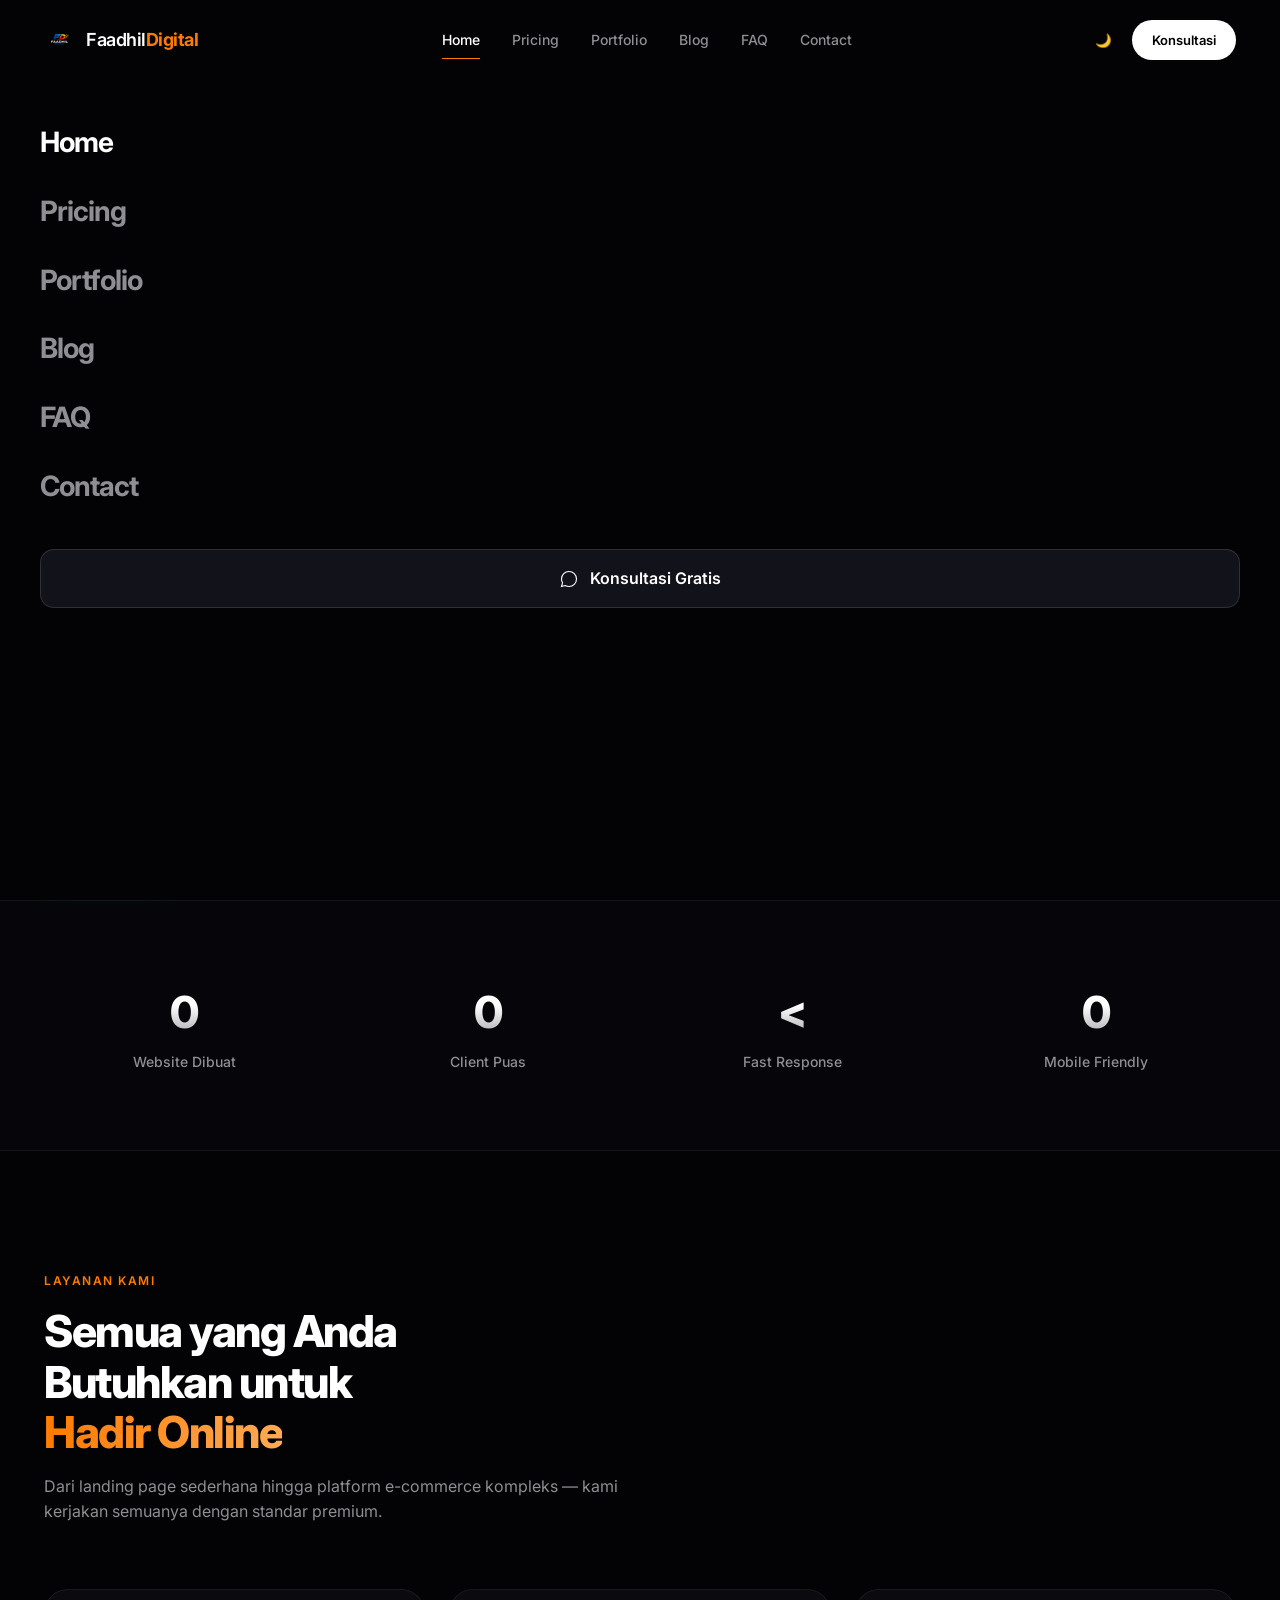
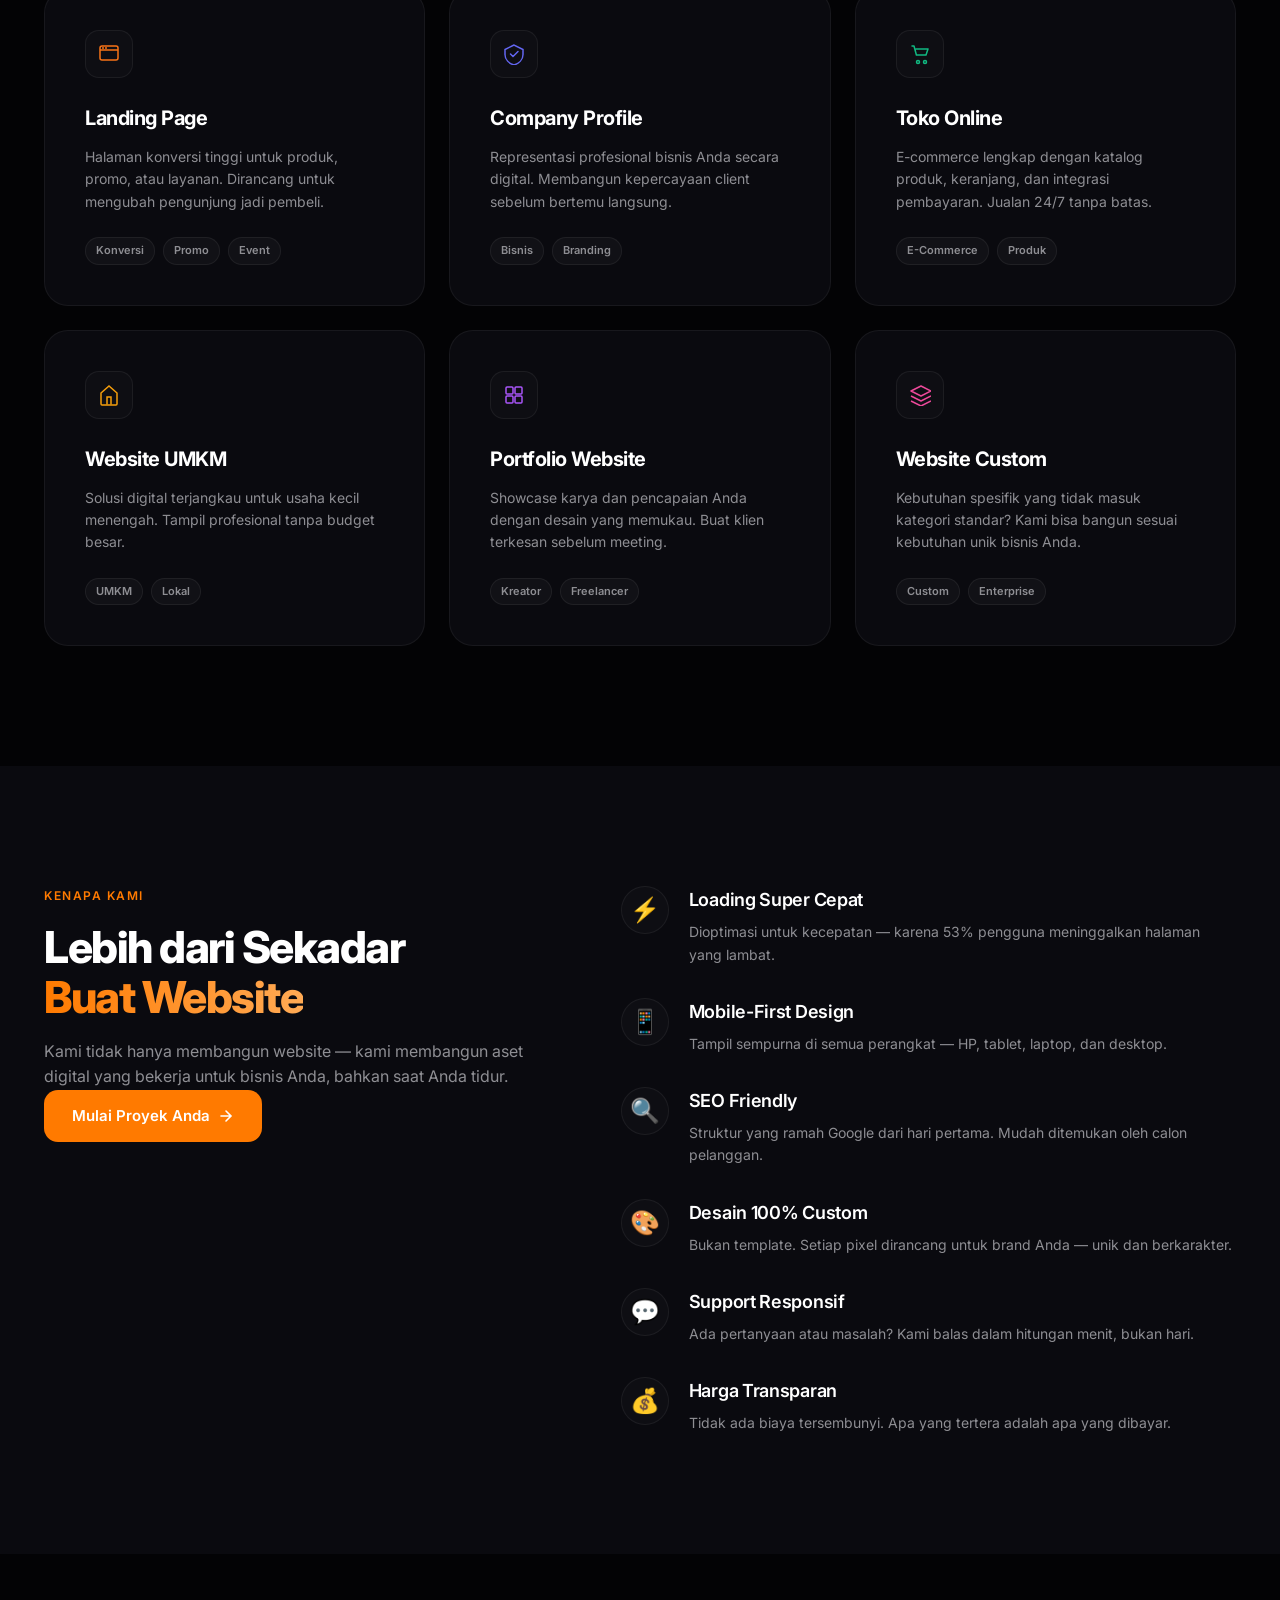
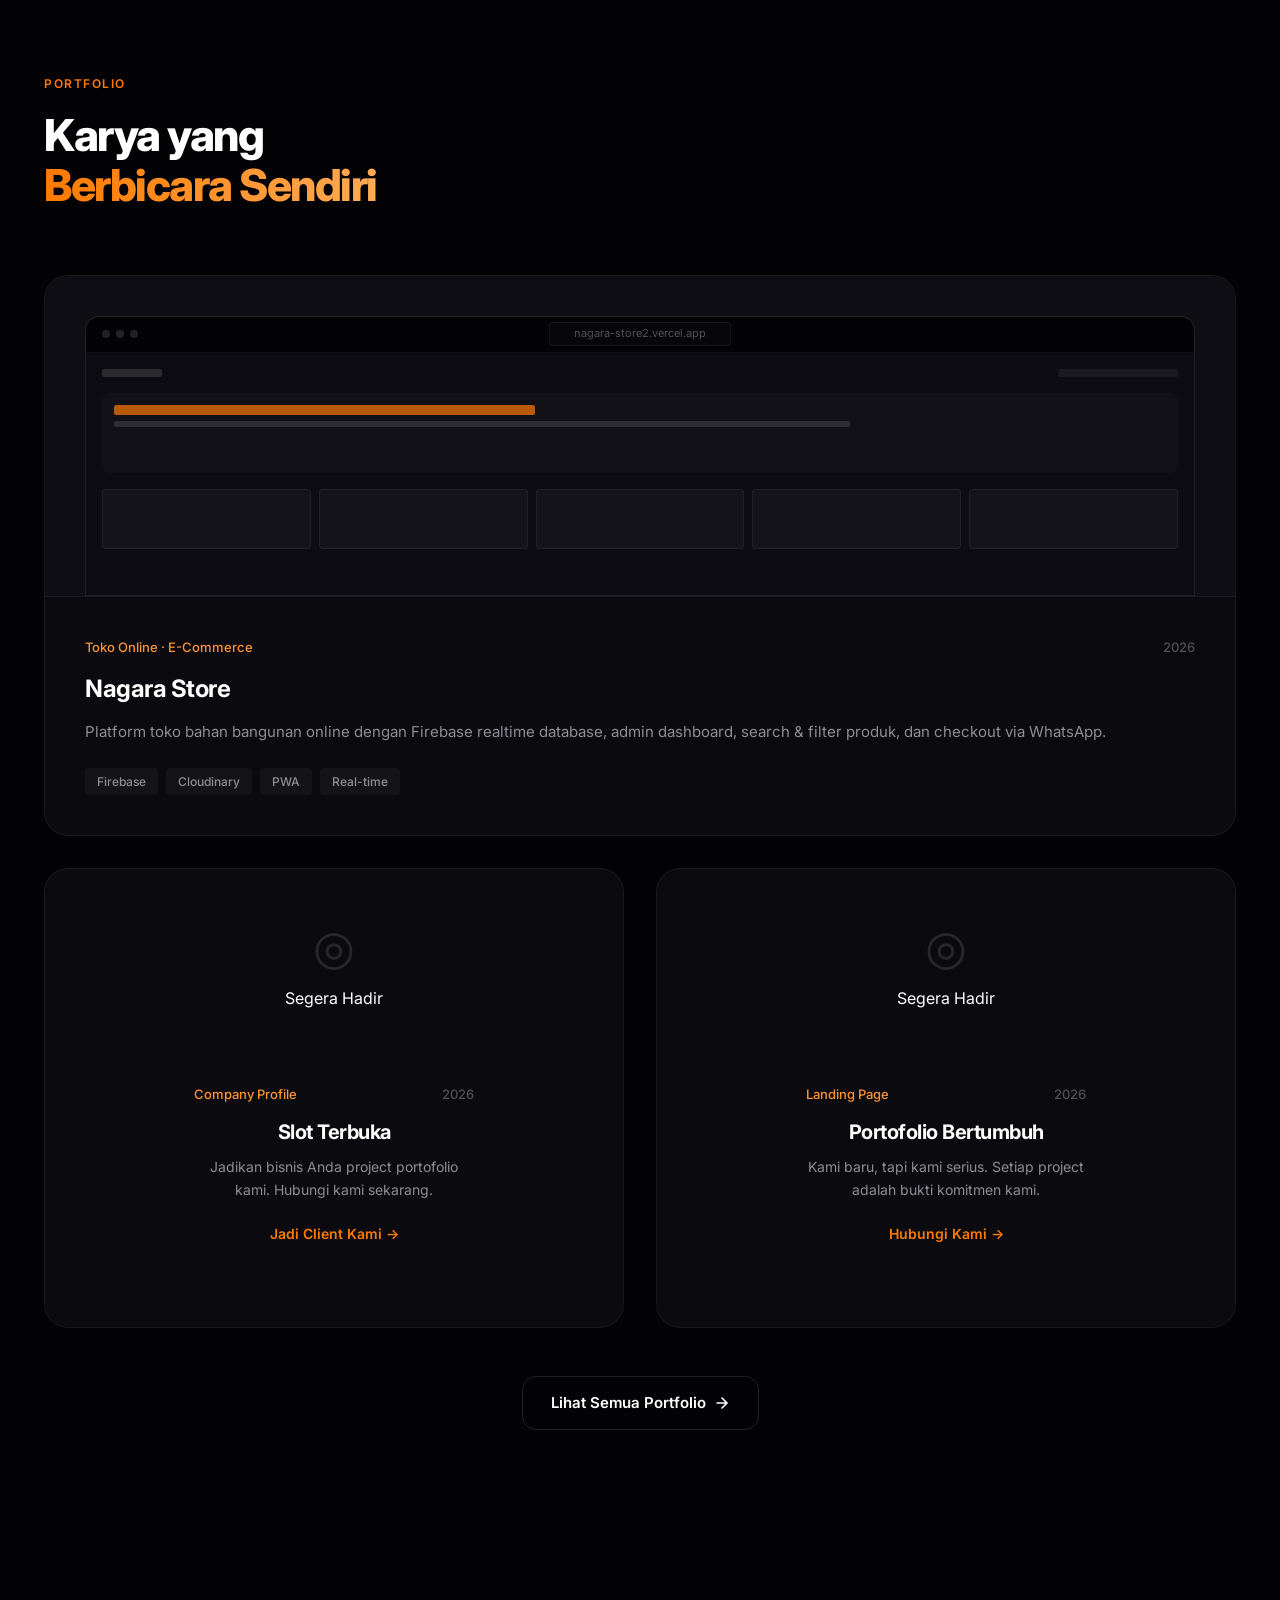
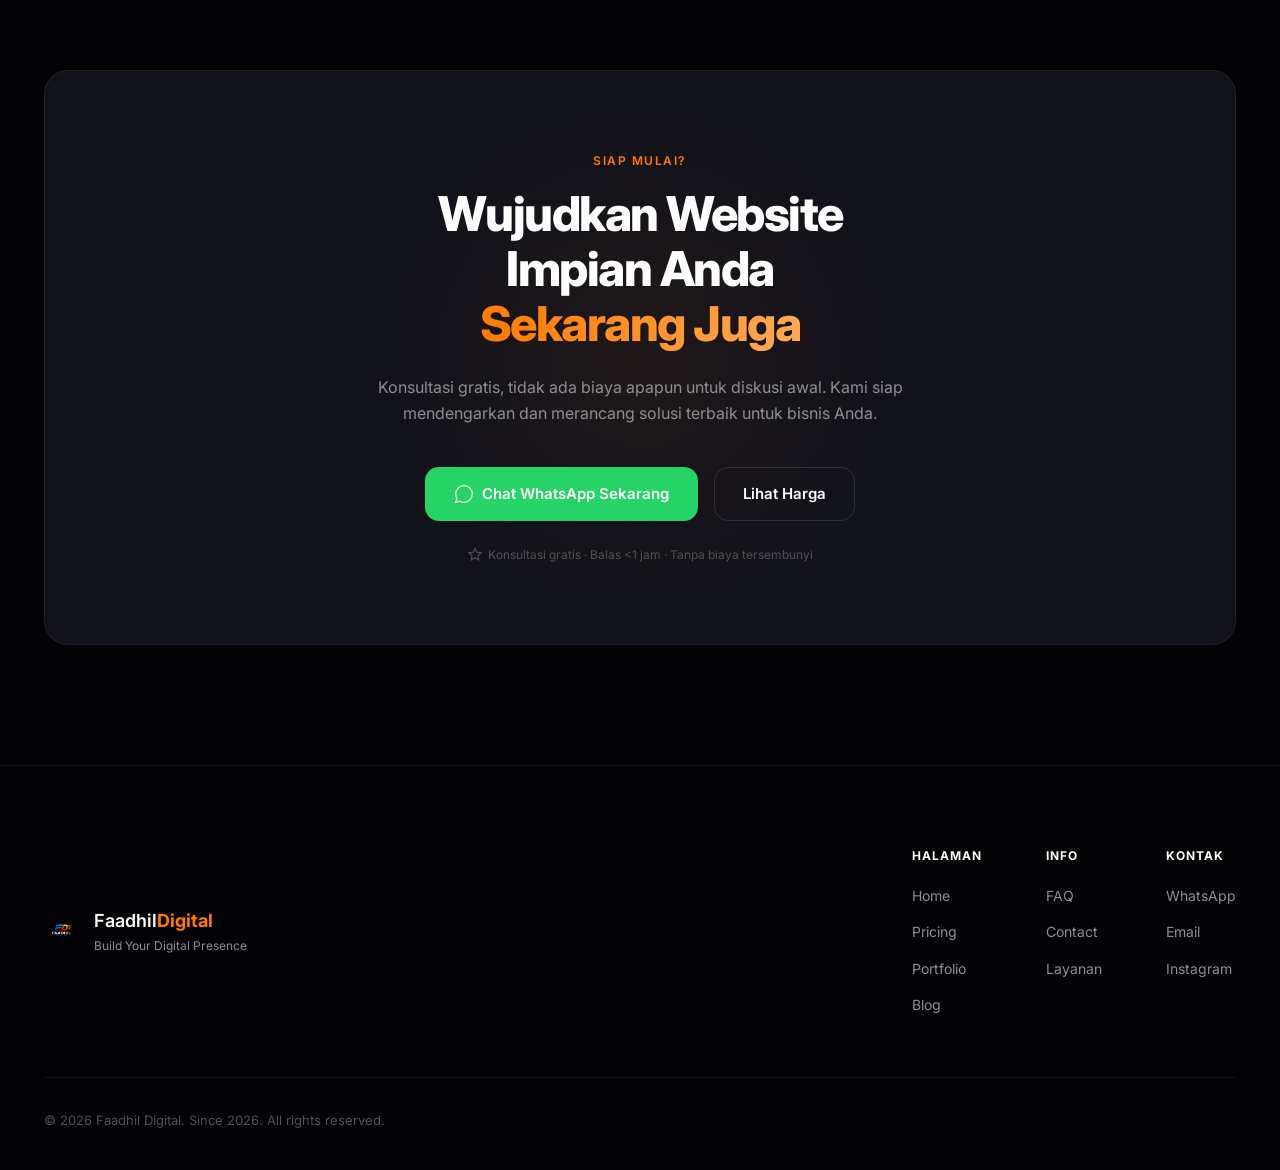
==== commit 43995a8f: "Update index.html" ====
--- a/index.html
+++ b/index.html
@@ -73,53 +73,52 @@
   </a>
 
   <!-- NAVBAR -->
-  <header class="navbar" id="navbar" role="banner">
-    <div class="nav-container">
-      <a href="index.html" class="nav-logo" aria-label="Faadhil Digital - Beranda">
-        <img src="assets/LOGO4721.png" alt="Logo Faadhil Digital" width="32" height="32" loading="eager"/>
-        <span>Faadhil<strong>Digital</strong></span>
+<header class="navbar" id="navbar" role="banner">
+  <div class="nav-container">
+    <a href="index.html" class="nav-logo" aria-label="Faadhil Digital - Beranda">
+      <img src="assets/LOGO4721.png" alt="Logo Faadhil Digital" width="32" height="32" loading="eager"/>
+      <span>Faadhil<strong>Digital</strong></span>
+    </a>
+
+    <nav class="nav-links" id="navLinks" role="navigation" aria-label="Menu utama">
+      <a href="index.html" class="nav-a active">Home</a>
+      <a href="pricing.html" class="nav-a">Pricing</a>
+      <a href="portfolio.html" class="nav-a">Portfolio</a>
+      <a href="blog.html" class="nav-a">Blog</a>
+      <a href="faq.html" class="nav-a">FAQ</a>
+      <a href="contact.html" class="nav-a">Contact</a>
+    </nav>
+
+    <div class="nav-right">
+      <button class="theme-toggle" id="themeToggle" aria-label="Ubah mode tema">
+        <span class="theme-icon">🌙</span>
+      </button>
+      <a href="https://wa.me/6282317304798?text=Halo%2C%20saya%20ingin%20konsultasi%20gratis" target="_blank" rel="noopener noreferrer" class="nav-cta">
+        <span>Konsultasi</span>
       </a>
-
-      <nav class="nav-links" id="navLinks" role="navigation" aria-label="Menu utama">
-        <a href="index.html" class="nav-a active">Home</a>
-        <a href="pricing.html" class="nav-a">Pricing</a>
-        <a href="portfolio.html" class="nav-a">Portfolio</a>
-        <a href="blog.html" class="nav-a">Blog</a>
-        <a href="faq.html" class="nav-a">FAQ</a>
-        <a href="contact.html" class="nav-a">Contact</a>
-      </nav>
-
-      <div class="nav-right">
-        <button class="theme-toggle" id="themeToggle" aria-label="Ubah mode tema">
-          <!-- Icon Bulan (Dark) / Matahari (Light) -->
-          <span class="theme-icon">🌙</span>
-        </button>
-        <a href="https://wa.me/6282317304798?text=Halo%2C%20saya%20ingin%20konsultasi%20gratis" target="_blank" rel="noopener noreferrer" class="nav-cta">
-          <span>Konsultasi</span>
-        </a>
-      </div>
-
-      <button class="nav-ham" id="navHam" aria-label="Buka menu" aria-expanded="false" aria-controls="mobileMenu">
-        <span></span><span></span><span></span>
-      </button>
     </div>
-  </header>
+
+    <button class="nav-ham" id="menuToggle" aria-label="Buka menu" aria-expanded="false" aria-controls="mobileMenu">
+      <span></span><span></span><span></span>
+    </button>
+  </div>
+</header>
 
   <!-- MOBILE MENU -->
-  <div class="mobile-menu" id="mobileMenu" role="dialog" aria-modal="true" aria-label="Menu navigasi" hidden>
-    <nav aria-label="Menu mobile">
-      <a href="index.html" class="mob-a active">Home</a>
-      <a href="pricing.html" class="mob-a">Pricing</a>
-      <a href="portfolio.html" class="mob-a">Portfolio</a>
-      <a href="blog.html" class="mob-a">Blog</a>
-      <a href="faq.html" class="mob-a">FAQ</a>
-      <a href="contact.html" class="mob-a">Contact</a>
-    </nav>
-    <a href="https://wa.me/6282317304798" target="_blank" rel="noopener noreferrer" class="mob-cta">
-      <svg width="18" height="18" viewBox="0 0 24 24" fill="none" aria-hidden="true"><path d="M12 2C6.477 2 2 6.477 2 12c0 1.89.525 3.66 1.438 5.168L2 22l4.978-1.303A9.952 9.952 0 0012 22c5.523 0 10-4.477 10-10S17.523 2 12 2z" stroke="currentColor" stroke-width="1.5"/></svg>
-      Konsultasi Gratis
-    </a>
-  </div>
+<div class="mobile-menu" id="mobileMenu" role="dialog" aria-modal="true" aria-label="Menu navigasi" aria-hidden="true">
+  <nav aria-label="Menu mobile">
+    <a href="index.html" class="mob-a active">Home</a>
+    <a href="pricing.html" class="mob-a">Pricing</a>
+    <a href="portfolio.html" class="mob-a">Portfolio</a>
+    <a href="blog.html" class="mob-a">Blog</a>
+    <a href="faq.html" class="mob-a">FAQ</a>
+    <a href="contact.html" class="mob-a">Contact</a>
+  </nav>
+  <a href="https://wa.me/6282317304798" target="_blank" rel="noopener noreferrer" class="mob-cta">
+    <svg width="18" height="18" viewBox="0 0 24 24" fill="none" aria-hidden="true"><path d="M12 2C6.477 2 2 6.477 2 12c0 1.89.525 3.66 1.438 5.168L2 22l4.978-1.303A9.952 9.952 0 0012 22c5.523 0 10-4.477 10-10S17.523 2 12 2z" stroke="currentColor" stroke-width="1.5"/></svg>
+    Konsultasi Gratis
+  </a>
+</div>
 
   <main id="main">
 
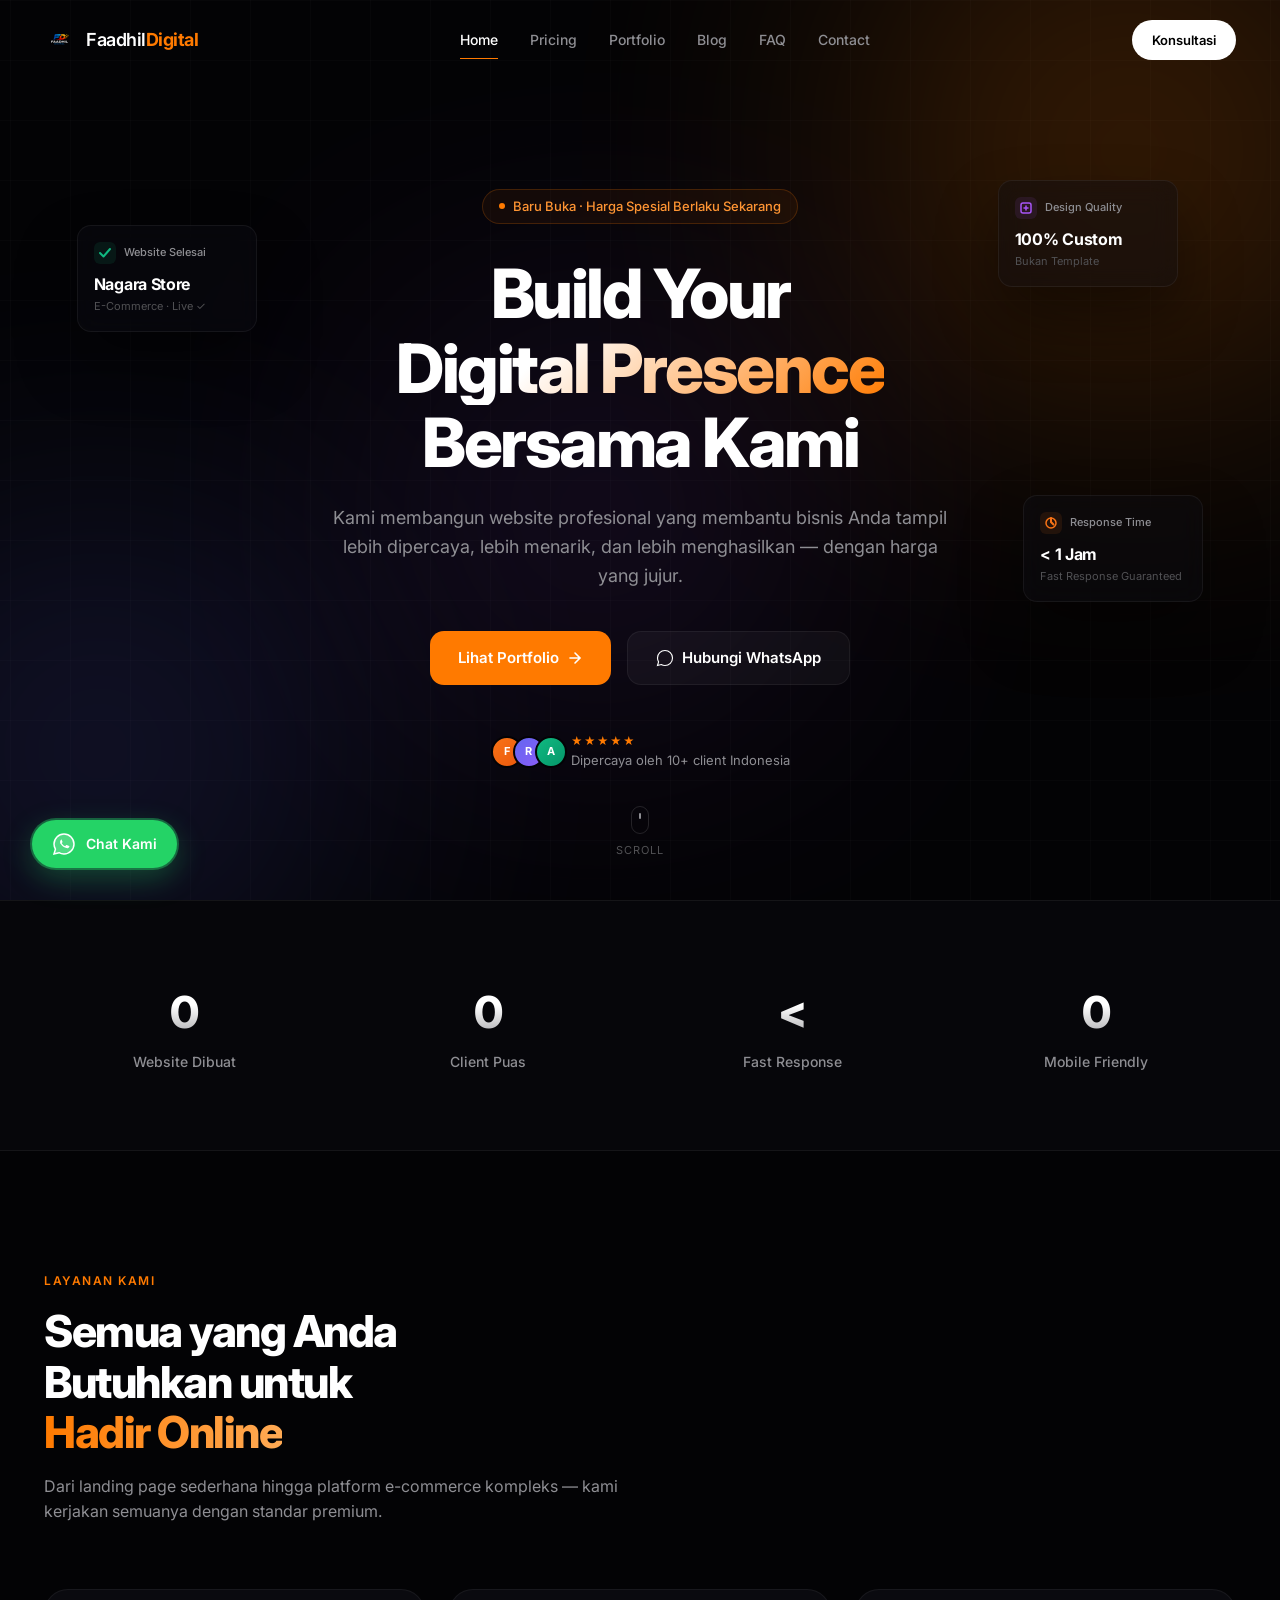
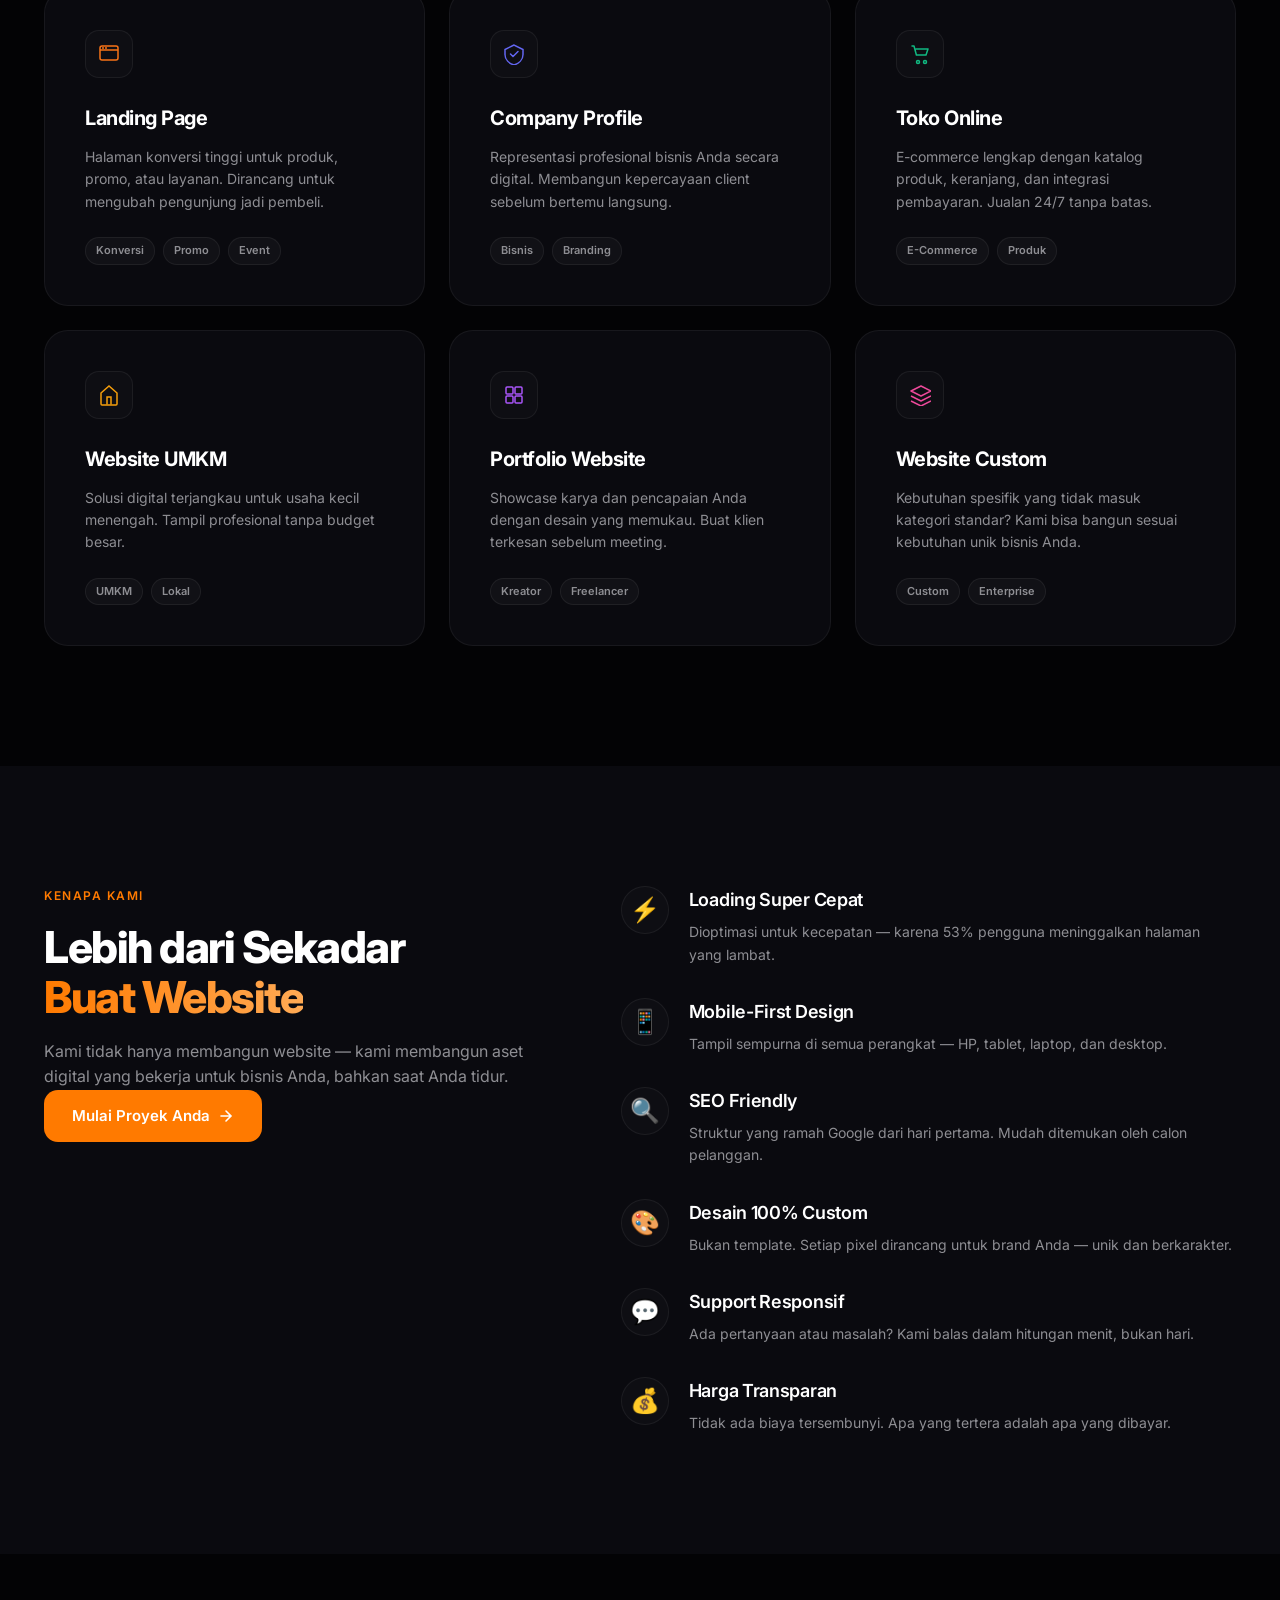
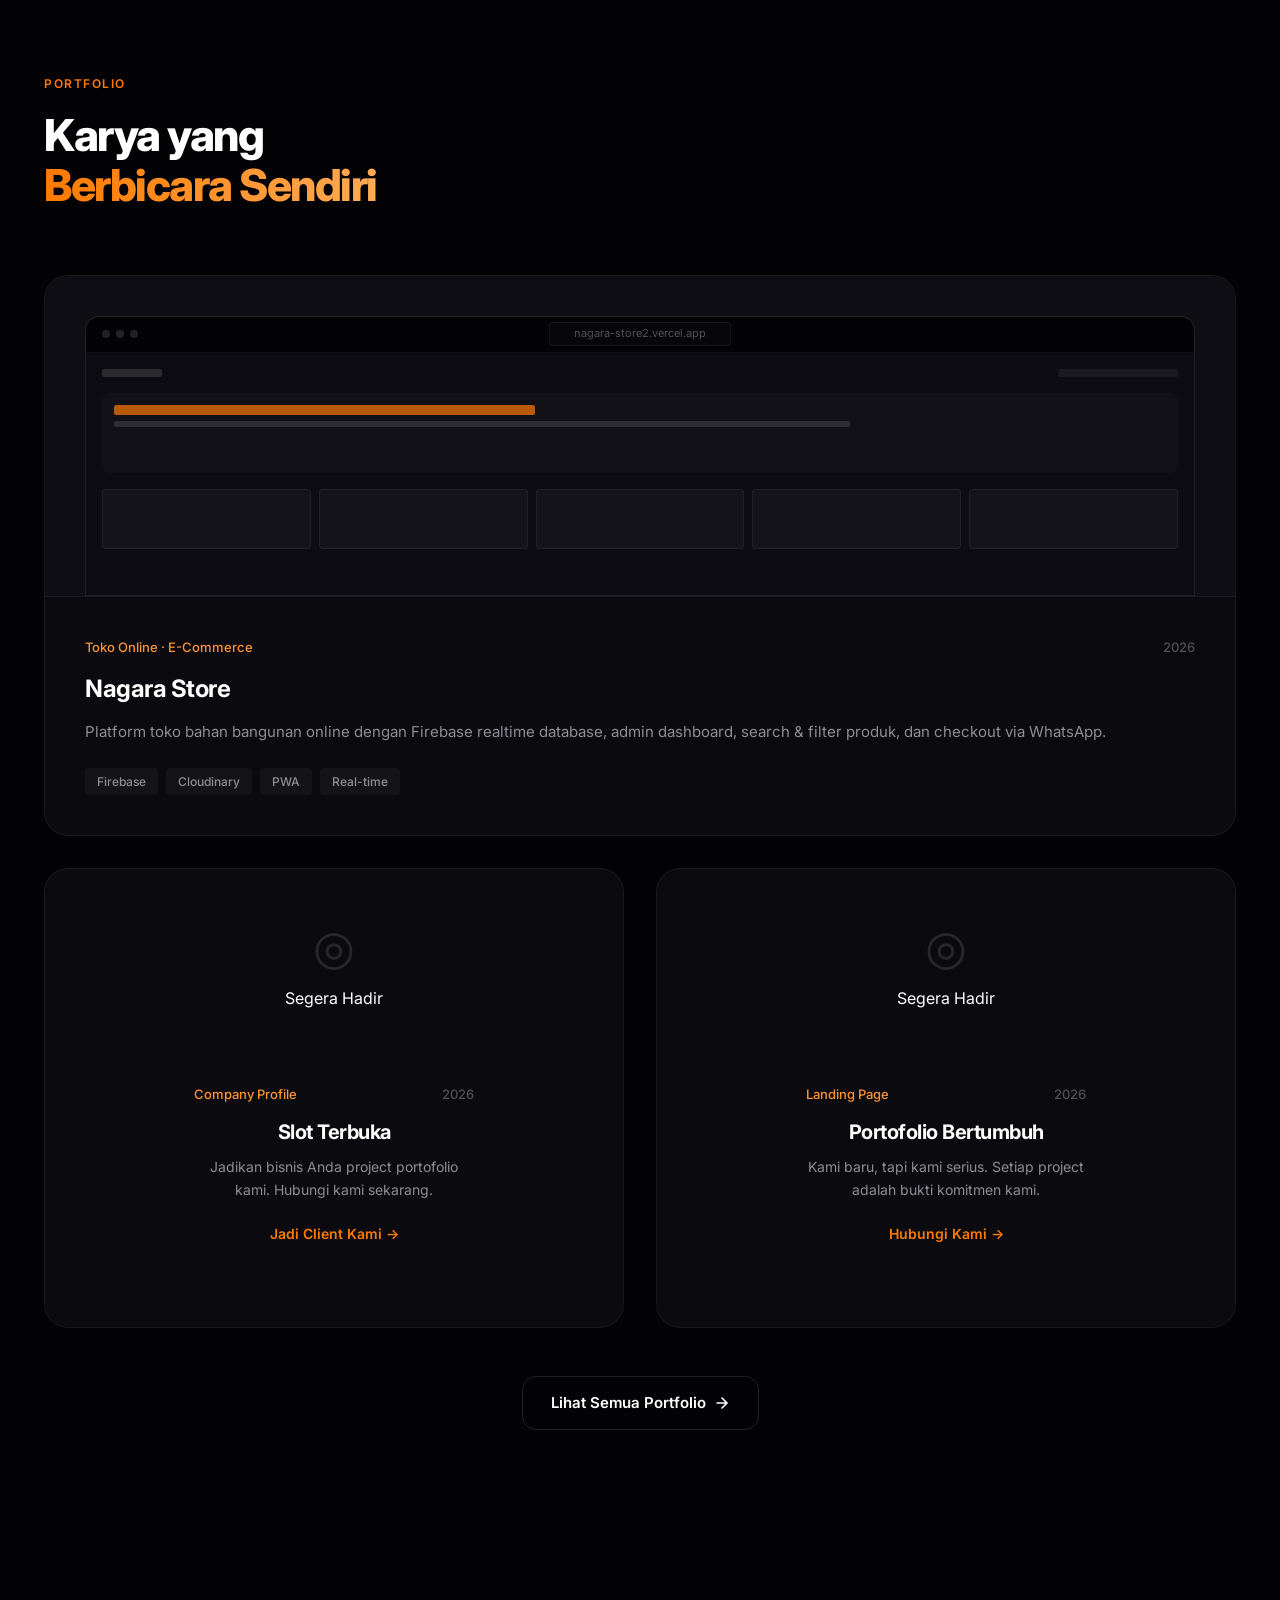
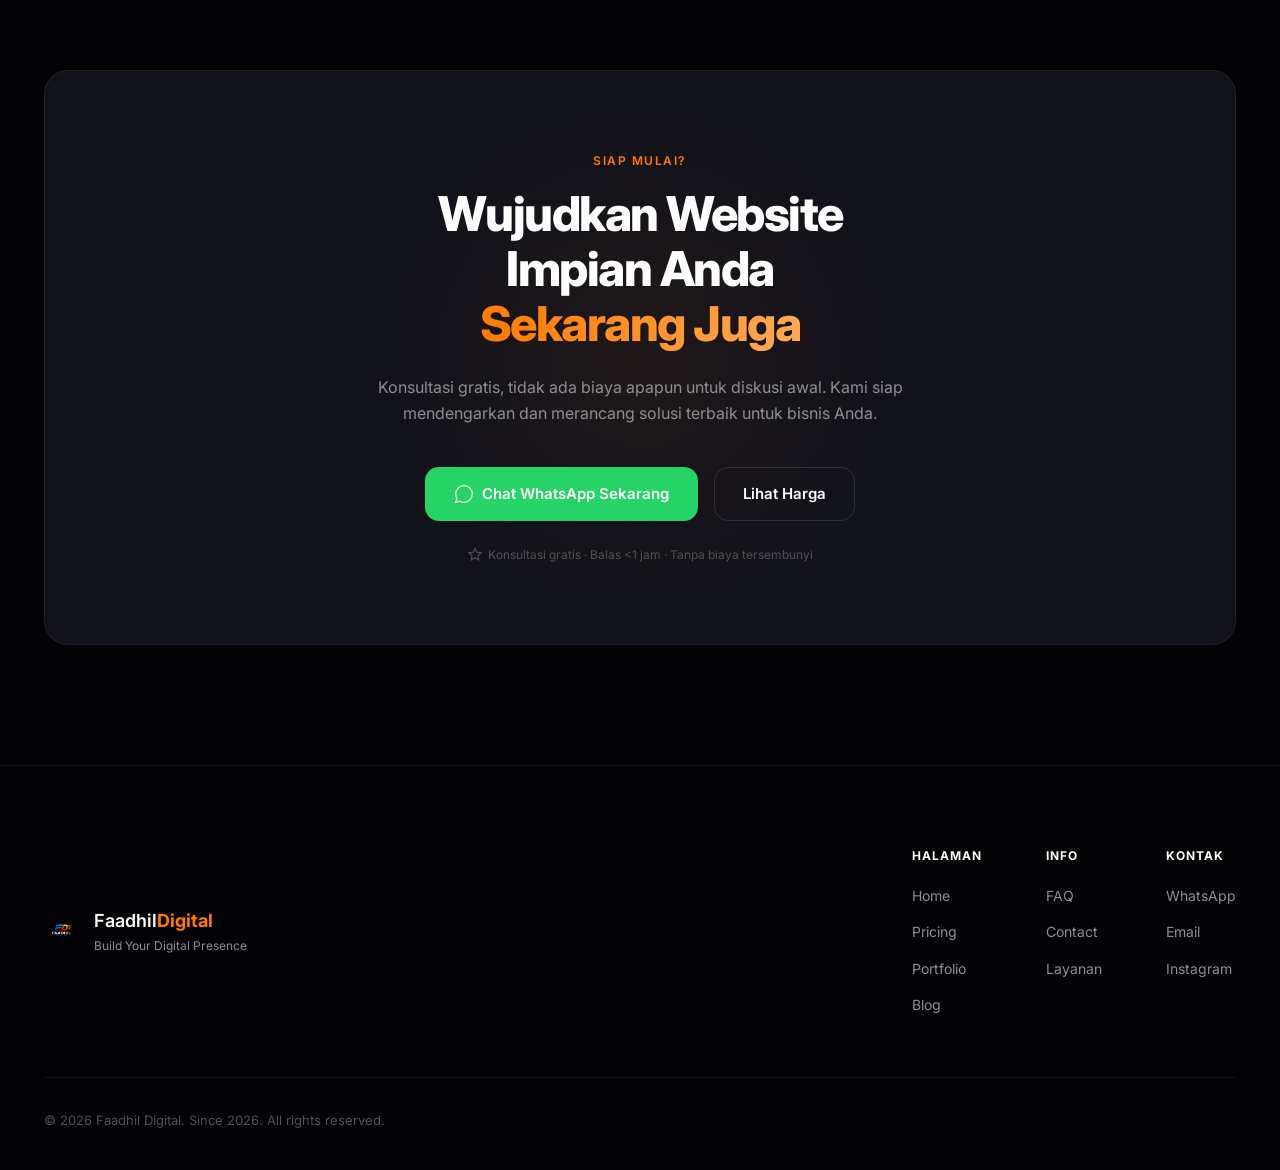
==== commit 7f68b804: "Update index.html" ====
--- a/index.html
+++ b/index.html
@@ -90,18 +90,15 @@
     </nav>
 
     <div class="nav-right">
-      <button class="theme-toggle" id="themeToggle" aria-label="Ubah mode tema">
-        <span class="theme-icon">🌙</span>
-      </button>
       <a href="https://wa.me/6282317304798?text=Halo%2C%20saya%20ingin%20konsultasi%20gratis" target="_blank" rel="noopener noreferrer" class="nav-cta">
         <span>Konsultasi</span>
       </a>
     </div>
 
-    <button class="nav-ham" id="menuToggle" aria-label="Buka menu" aria-expanded="false" aria-controls="mobileMenu">
-      <span></span><span></span><span></span>
-    </button>
-  </div>
+        <button class="nav-ham" id="menuToggle" aria-label="Buka menu" aria-expanded="false" aria-controls="mobileMenu">
+        <span></span><span></span><span></span>
+      </button>
+    </div>
 </header>
 
   <!-- MOBILE MENU -->
--- a/css/style.css
+++ b/css/style.css
@@ -391,52 +391,75 @@
   transition: all 0.3s var(--transition-smooth);
 }
 
-/* ─── MOBILE MENU ─── */
-.mobile-menu {
-  position: fixed;
-  top: 0; left: 0; width: 100vw; height: 100vh;
-  background: var(--bg-main);
-  z-index: 999;
-  display: flex;
-  flex-direction: column;
-  padding: 120px 40px 40px;
-  gap: 40px;
-  transform: translateY(-100%);
-  transition: transform 0.5s cubic-bezier(0.16, 1, 0.3, 1);
-}
-
-.mobile-menu:not([hidden]) {
-  transform: translateY(0);
-}
-
-.mobile-menu nav {
-  display: flex;
-  flex-direction: column;
-  gap: 24px;
-}
-
-.mob-a {
-  font-size: 28px;
-  font-weight: 700;
-  letter-spacing: -1px;
-  color: var(--text-muted);
-}
-
-.mob-a.active, .mob-a:hover {
-  color: var(--text-main);
-}
-
-.mob-cta {
-  background: var(--bg-surface-elevated);
-  border: 1px solid var(--border-medium);
-  padding: 16px;
-  border-radius: var(--radius-md);
-  text-align: center;
-  font-weight: 600;
-  display: flex;
-  justify-content: center;
-  align-items: center;
-  gap: 12px;
+/* ==========================================================================
+   PERBAIKAN MOBILE MENU & ANIMASI HAMBURGER (ISOLATED FIX)
+   ========================================================================== */
+
+@media (max-width: 768px) {
+  /* 1. Kontainer Utama Mobile Menu */
+  .mobile-menu {
+    position: fixed;
+    top: 0;
+    left: 0;
+    width: 100vw;
+    height: 100vh;
+    background: var(--bg-main);
+    z-index: 999;
+    display: flex;
+    flex-direction: column;
+    padding: 120px 40px 40px;
+    gap: 40px;
+    
+    /* Efek transisi Apple-Style (Mulus lewat slide down) */
+    transform: translateY(-100%);
+    opacity: 0;
+    visibility: hidden;
+    transition: transform 0.5s cubic-bezier(0.16, 1, 0.3, 1), opacity 0.4s ease, visibility 0.4s;
+    
+    /* Keamanan: Mencegah elemen tidak sengaja terklik saat menu tertutup */
+    pointer-events: none;
+  }
+
+  /* PERBAIKAN UTAMA: Mengembalikan interaksi klik & memunculkan menu */
+  .mobile-menu.open {
+    transform: translateY(0);
+    opacity: 1;
+    visibility: visible;
+    pointer-events: auto; /* WAJIB ADA agar link di dalam menu bisa diklik di HP */
+  }
+
+  /* 2. Animasi Tombol Hamburger Menjadi Silang (X) */
+  .nav-ham {
+    cursor: pointer;
+    position: relative;
+    z-index: 1000; /* Berada di atas kontainer menu */
+    transition: transform 0.3s ease;
+  }
+
+  .nav-ham span {
+    display: block;
+    width: 24px;
+    height: 2px;
+    background: var(--text-main);
+    margin: 5px 0;
+    transition: transform 0.3s cubic-bezier(0.16, 1, 0.3, 1), opacity 0.3s ease;
+  }
+
+  /* Garis atas berputar 45 derajat */
+  .nav-ham.active span:nth-child(1) {
+    transform: translateY(7px) rotate(45deg);
+  }
+
+  /* Garis tengah menghilang */
+  .nav-ham.active span:nth-child(2) {
+    opacity: 0;
+    transform: translateX(-10px);
+  }
+
+  /* Garis bawah berputar -45 derajat */
+  .nav-ham.active span:nth-child(3) {
+    transform: translateY(-7px) rotate(-45deg);
+  }
 }
 
 /* ─── PREMIUM HERO SECTION ─── */
@@ -1381,6 +1404,135 @@
   .footer-btm { flex-direction: column; gap: 12px; text-align: center; }
 }
 
+/* ==========================================================================
+   PERBAIKAN MOBILE MENU & ANIMASI HAMBURGER (PREMIUM RE-ENGINEERED)
+   ========================================================================== */
+   
+/* 1. Sembunyikan Mobile Menu secara mutlak di layar Desktop/Laptop */
+.mobile-menu {
+  display: none;
+}
+
+@media (max-width: 768px) {
+  /* 2. Aktifkan & Munculkan Tombol Hamburger di HP */
+  .nav-ham {
+    display: flex !important; /* Memaksa tombol ham muncul di mobile */
+    flex-direction: column;
+    justify-content: space-between;
+    width: 24px;
+    height: 18px;
+    cursor: pointer;
+    z-index: 1001;
+    position: relative;
+    transition: transform 0.3s ease;
+  }
+
+  .nav-ham span {
+    display: block;
+    width: 100%;
+    height: 2px;
+    background-color: var(--text-main);
+    border-radius: 2px;
+    transition: transform 0.4s cubic-bezier(0.16, 1, 0.3, 1), opacity 0.3s ease;
+  }
+
+  /* Animasi Hamburger ke Silang (X) saat Open */
+  .nav-ham.active span:nth-child(1) {
+    transform: translateY(8px) rotate(45deg);
+  }
+  .nav-ham.active span:nth-child(2) {
+    opacity: 0;
+    transform: translateX(-10px);
+  }
+  .nav-ham.active span:nth-child(3) {
+    transform: translateY(-8px) rotate(-45deg);
+  }
+
+  /* Sembunyikan Navigasi Horizontal Bawaan Desktop di HP */
+  .nav-links, .nav-right .nav-cta {
+    display: none !important;
+  }
+
+  /* 3. Re-Styling Tampilan Menu Mobile (SaaS Glassmorphism Minimalis) */
+  .mobile-menu {
+    display: flex; /* Aktifkan flexbox hanya di mobile */
+    position: fixed;
+    top: 0;
+    left: 0;
+    width: 100vw;
+    height: 100vh;
+    background: rgba(3, 3, 5, 0.95); /* Menyesuaikan --bg-main dengan opacity */
+    backdrop-filter: blur(20px);
+    -webkit-backdrop-filter: blur(20px);
+    z-index: 999;
+    flex-direction: column;
+    justify-content: center;
+    align-items: center;
+    padding: 40px;
+    gap: 32px;
+    
+    /* Animasi transisi Apple-Style (Slide Down + Fade) */
+    transform: translateY(-100%);
+    opacity: 0;
+    visibility: hidden;
+    transition: transform 0.5s cubic-bezier(0.16, 1, 0.3, 1), opacity 0.4s ease, visibility 0.4s;
+    pointer-events: none;
+  }
+
+  /* State ketika Menu Mobile Terbuka */
+  .mobile-menu.open {
+    transform: translateY(0);
+    opacity: 1;
+    visibility: visible;
+    pointer-events: auto;
+  }
+
+  /* Styling Link Navigasi di Dalam Menu Mobile */
+  .mobile-menu nav {
+    display: flex;
+    flex-direction: column;
+    align-items: center;
+    gap: 24px;
+    width: 100%;
+  }
+
+  .mob-a {
+    font-size: 22px;
+    font-weight: 600;
+    color: var(--text-muted);
+    letter-spacing: -0.5px;
+    transition: color 0.3s ease, transform 0.3s ease;
+  }
+
+  .mob-a:hover, .mob-a.active {
+    color: var(--text-main);
+    transform: scale(1.05);
+  }
+
+  /* Tampilan Tombol CTA di Mobile */
+  .mob-cta {
+    margin-top: 16px;
+    background: linear-gradient(135deg, var(--brand-primary), var(--brand-secondary));
+    color: #ffffff;
+    padding: 14px 32px;
+    border-radius: 40px;
+    font-size: 15px;
+    font-weight: 600;
+    display: flex;
+    align-items: center;
+    gap: 8px;
+    box-shadow: 0 10px 25px rgba(255, 122, 0, 0.2);
+    width: 100%;
+    max-width: 280px;
+    justify-content: center;
+    transition: transform 0.3s ease;
+  }
+
+  .mob-cta:hover {
+    transform: translateY(-2px);
+  }
+}
+
 /* ═══ TRUST CARD HOVER EFFECTS ═══ */
 .trust-card:hover {
   transform: translateY(-4px);
@@ -1508,4 +1660,59 @@
 
 .portfolio-item:hover .view-project-link span {
   transform: translateX(4px);
-}+}
+
+/* ==========================================================================
+   FINAL FORCE HYPER-FIX: MEMAKSA HAMBURGER MUNCUL (ANTI-OVERRIDE)
+   ========================================================================== */
+
+@media screen and (max-width: 768px) {
+  /* 1. Paksa tombol menu utama muncul & memiliki space ukuran yang valid */
+  html body .nav-ham,
+  html body header .nav-ham,
+  html body .navbar .nav-ham {
+    display: flex !important;
+    flex-direction: column !important;
+    justify-content: space-between !important;
+    width: 26px !important;
+    height: 18px !important;
+    cursor: pointer !important;
+    position: relative !important;
+    z-index: 99999 !important; /* Berada di lapisan paling atas */
+    background: transparent !important;
+    border: none !important;
+    padding: 0 !important;
+    margin: 0 !important;
+  }
+
+  /* 2. Paksa 3 baris garis di dalamnya terlihat tebal, padat, dan berwarna putih */
+  html body .nav-ham span,
+  html body header .nav-ham span,
+  html body .navbar .nav-ham span {
+    display: block !important;
+    width: 100% !important;
+    height: 2.5px !important; /* Tebal garis */
+    background-color: #ffffff !important; /* Warna putih solid kontras tinggi */
+    border-radius: 4px !important;
+    opacity: 1 !important;
+    transform: none !important;
+    transition: transform 0.3s cubic-bezier(0.16, 1, 0.3, 1), opacity 0.3s ease !important;
+  }
+
+  /* 3. Efek animasi silang (X) saat menu mobile aktif terbuka */
+  html body .nav-ham.active span:nth-child(1) {
+    transform: translateY(8px) rotate(45deg) !important;
+  }
+  html body .nav-ham.active span:nth-child(2) {
+    opacity: 0 !important;
+    transform: translateX(-10px) !important;
+  }
+  html body .nav-ham.active span:nth-child(3) {
+    transform: translateY(-8px) rotate(-45deg) !important;
+  }
+  
+  /* 4. Sembunyikan menu bawaan desktop agar tidak menumpuk */
+  .nav-links, .nav-right .nav-cta, .lang-toggle {
+    display: none !important;
+  }
+}
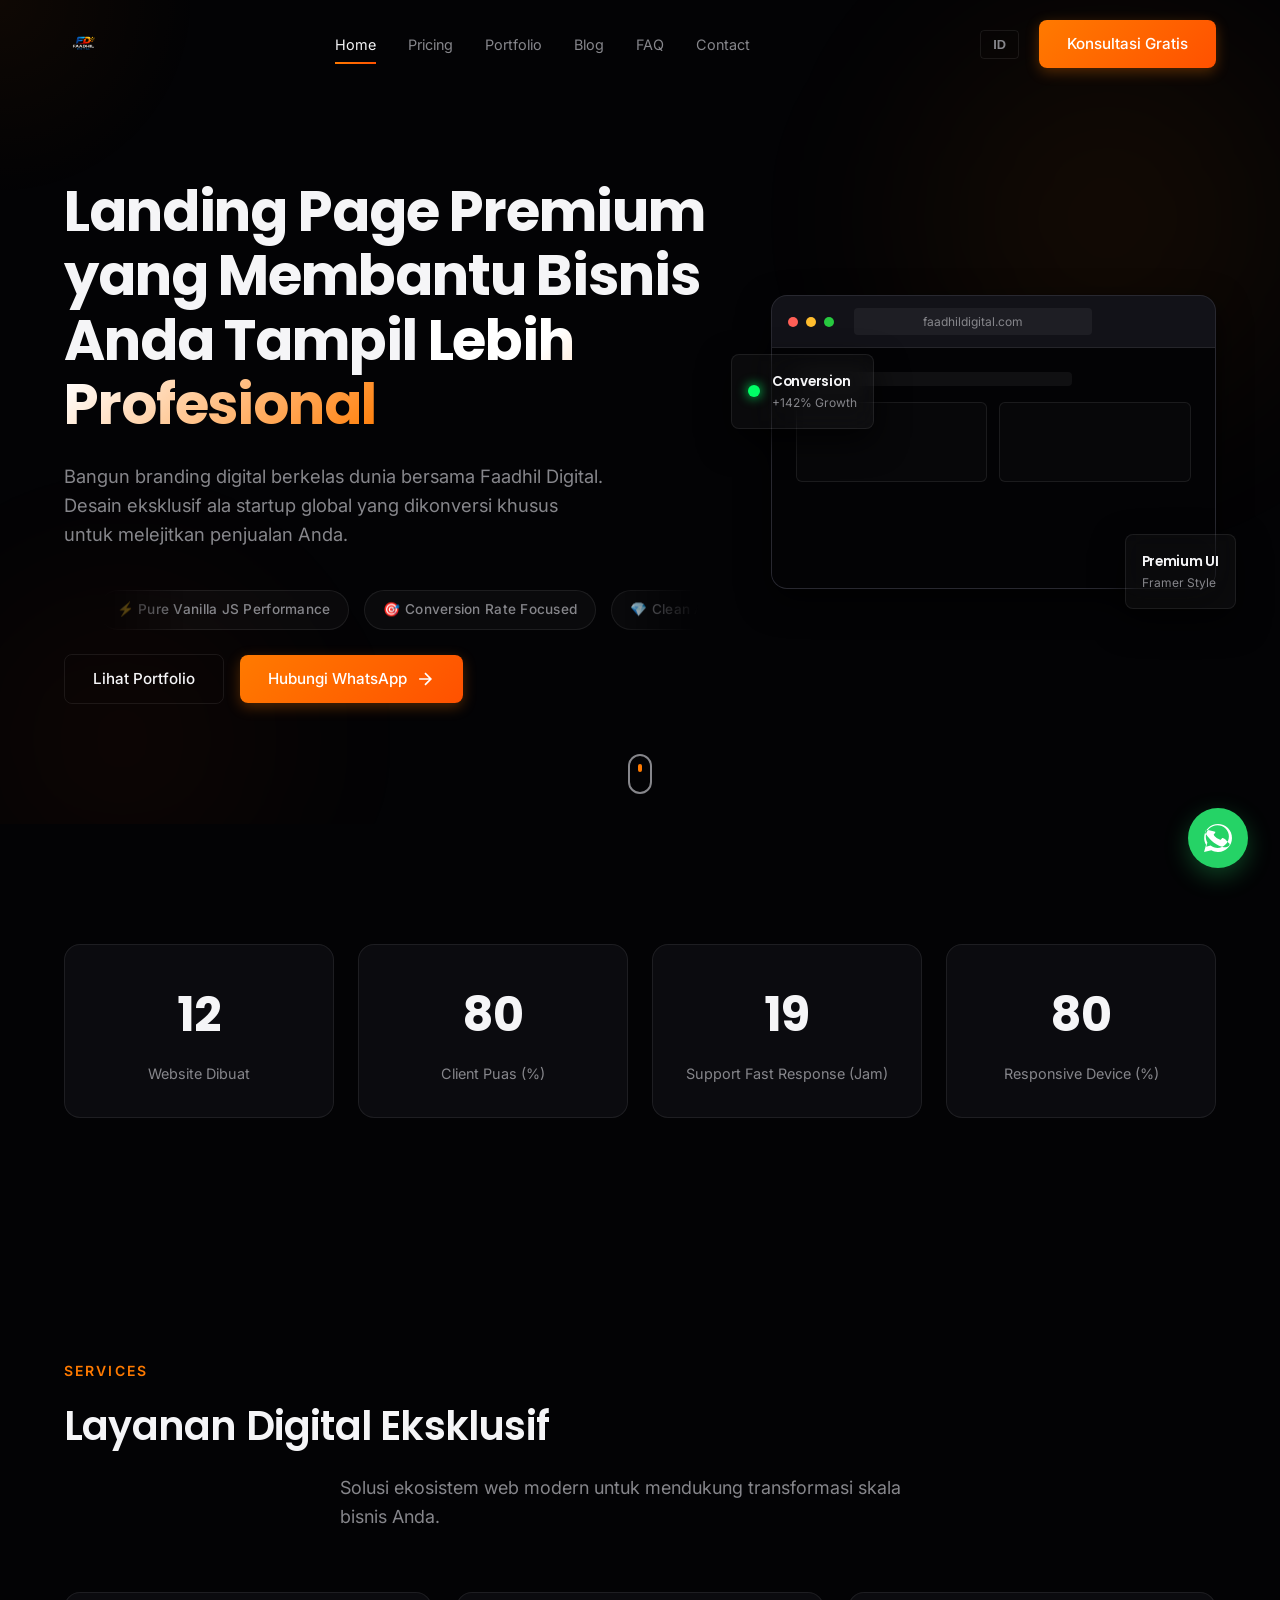
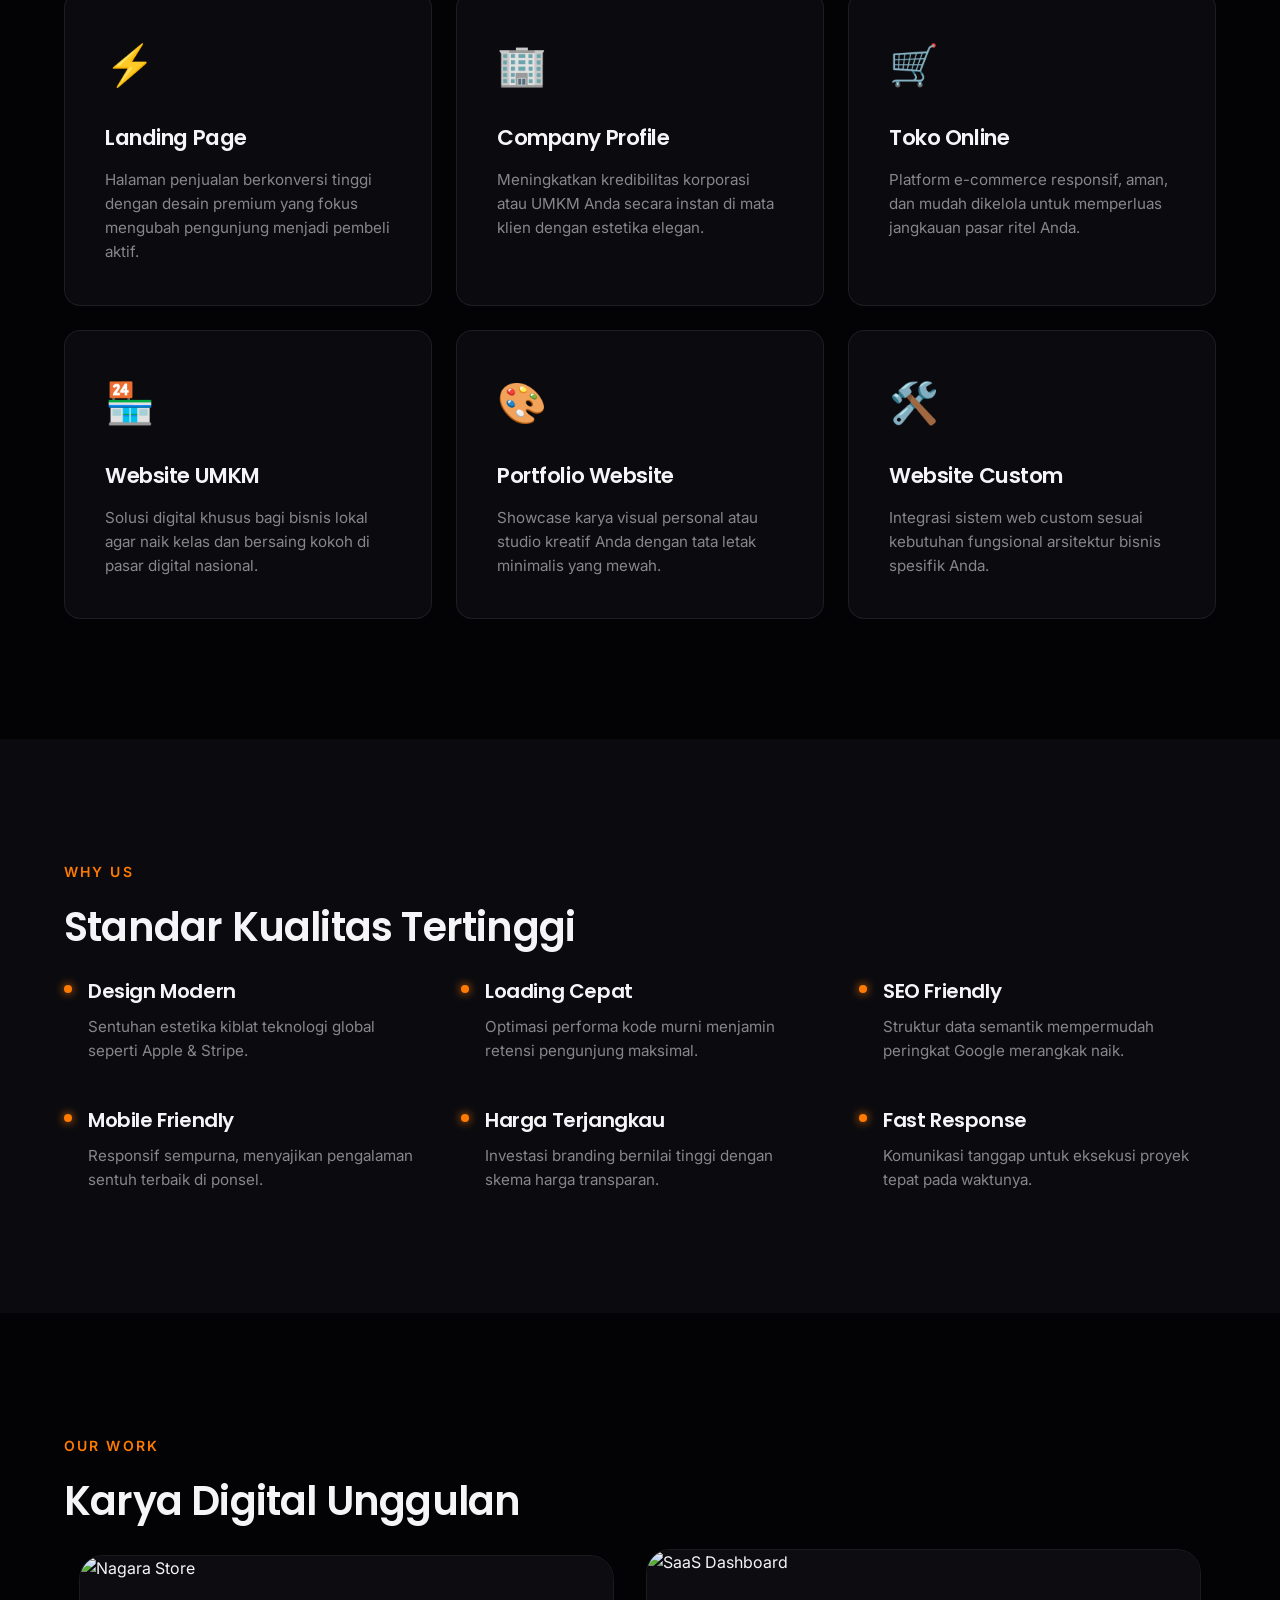
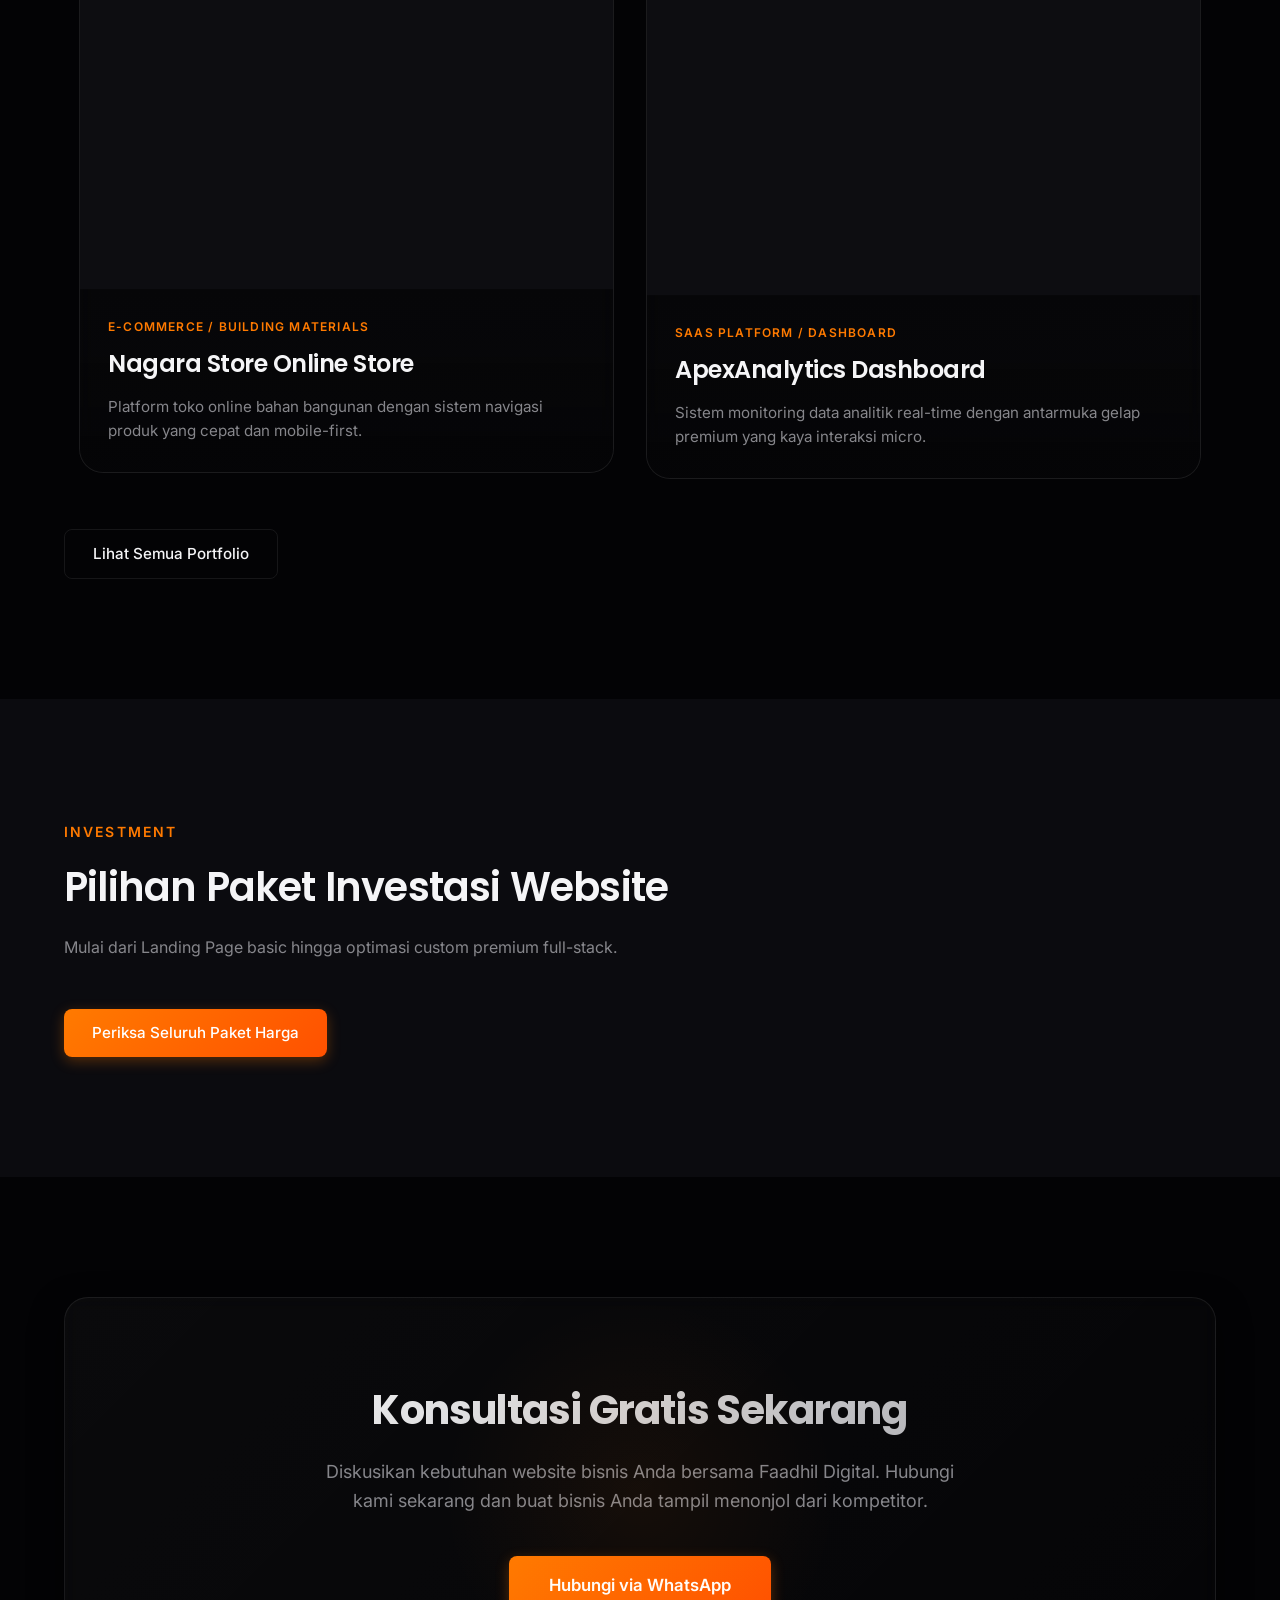
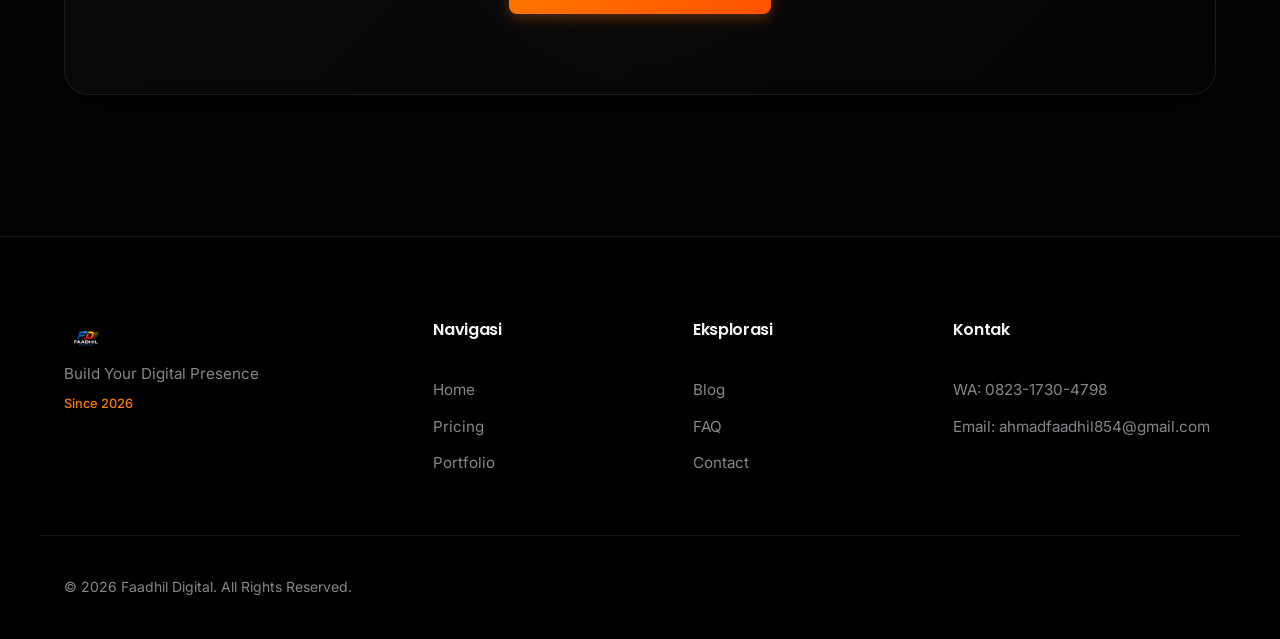
==== commit 36c83a12: "Add files via upload" ====
--- a/index.html
+++ b/index.html
@@ -1,537 +1,464 @@
 <!DOCTYPE html>
-<html lang="id" data-theme="dark">
+<html lang="id">
+
 <head>
-  <meta charset="UTF-8"/>
-  <meta name="viewport" content="width=device-width,initial-scale=1.0"/>
-
-  <!-- SEO -->
-  <title>Faadhil Digital — Jasa Website Profesional | Build Your Digital Presence</title>
-  <meta name="description" content="Faadhil Digital menyediakan jasa pembuatan website profesional — landing page, company profile, toko online, dan website custom. Harga mulai Rp 200.000. Fast response, desain premium, mobile-first."/>
-  <meta name="keywords" content="jasa website, jasa pembuatan website, landing page, company profile, toko online, website profesional, Faadhil Digital"/>
-  <meta name="robots" content="index, follow"/>
-  <meta name="author" content="Faadhil Digital"/>
-  <link rel="canonical" href="https://faadhildigital.com/"/>
-
-  <!-- Open Graph -->
-  <meta property="og:type" content="website"/>
-  <meta property="og:title" content="Faadhil Digital — Build Your Digital Presence"/>
-  <meta property="og:description" content="Jasa website profesional. Landing page, company profile, toko online. Mulai Rp 200.000."/>
-  <meta property="og:url" content="https://faadhildigital.com/"/>
-  <meta property="og:site_name" content="Faadhil Digital"/>
-
-  <!-- Twitter Card -->
-  <meta name="twitter:card" content="summary_large_image"/>
-  <meta name="twitter:title" content="Faadhil Digital — Build Your Digital Presence"/>
-  <meta name="twitter:description" content="Jasa website profesional mulai Rp 200.000."/>
-
-  <!-- Theme -->
-  <meta name="theme-color" content="#030305"/>
-  <link rel="manifest" href="manifest.json"/>
-  <link rel="icon" type="image/png" href="assets/LOGO4721.png"/>
-  <link rel="apple-touch-icon" href="assets/LOGO4721.png"/>
-
-  <!-- Schema -->
-  <script type="application/ld+json">{"@context":"https://schema.org","@type":"ProfessionalService","name":"Faadhil Digital","description":"Jasa pembuatan website profesional","url":"https://faadhildigital.com","telephone":"+6282317304798","priceRange":"Rp200.000 - Rp1.200.000","serviceType":"Web Development","foundingDate":"2026","areaServed":"Indonesia"}</script>
-
-  <!-- Fonts -->
-  <link rel="preconnect" href="https://fonts.googleapis.com"/>
-  <link rel="preconnect" href="https://fonts.gstatic.com" crossorigin/>
-  <link href="https://fonts.googleapis.com/css2?family=Inter:wght@300;400;500;600;700;800;900&display=swap" rel="stylesheet"/>
-
-  <link rel="stylesheet" href="css/style.css"/>
+    <meta charset="UTF-8">
+    <meta name="viewport" content="width=device-width, initial-scale=1.0">
+    <title>Faadhil Digital - Jasa Pembuatan Website & Landing Page Premium</title>
+    <meta name="description"
+        content="Faadhil Digital membantu bisnis Anda tampil profesional dengan website dan landing page premium berdesain modern, performa super cepat, dan optimasi SEO lengkap.">
+    <meta name="keywords"
+        content="jasa pembuatan website, landing page premium, web agency indonesia, faadhil digital, website profesional, bikin website murah">
+    <meta name="author" content="Faadhil Digital">
+    <meta name="theme-color" content="#030305">
+
+    <!-- Web App Manifest -->
+    <link rel="manifest" href="manifest.json">
+
+    <!-- Open Graph / Facebook -->
+    <meta property="og:type" content="website">
+    <meta property="og:url" content="https://faadhildigital.com/">
+    <meta property="og:title" content="Faadhil Digital - Build Your Digital Presence">
+    <meta property="og:description"
+        content="Jasa pembuatan website dan landing page premium dengan desain modern ala Apple & Stripe. Responsif, cepat, dan SEO-friendly.">
+    <meta property="og:image" content="assets/images/og-image.jpg">
+
+    <!-- Twitter -->
+    <meta property="twitter:card" content="summary_large_image">
+    <meta property="twitter:url" content="https://faadhildigital.com/">
+    <meta property="twitter:title" content="Faadhil Digital - Build Your Digital Presence">
+    <meta property="twitter:description"
+        content="Jasa pembuatan website dan landing page premium dengan desain modern ala Apple & Stripe. Responsif, cepat, dan SEO-friendly.">
+    <meta property="twitter:image" content="assets/images/og-image.jpg">
+
+    <!-- Favicon & Manifest -->
+    <link rel="apple-touch-icon" sizes="180x180" href="assets/icons/apple-touch-icon.png">
+    <link rel="icon" type="image/png" sizes="32x32" href="assets/icons/favicon-32x32.png">
+    <link rel="manifest" href="manifest.json">
+
+    <!-- Preload Fonts -->
+    <link rel="preconnect" href="https://fonts.googleapis.com">
+    <link rel="preconnect" href="https://fonts.gstatic.com" crossorigin>
+    <link
+        href="https://fonts.googleapis.com/css2?family=Inter:wght@300;400;500;600;700&family=Poppins:wght@400;600;700&display=swap"
+        rel="stylesheet">
+
+    <!-- Modular CSS Stylesheets -->
+    <link rel="stylesheet" href="css/variables.css">
+    <link rel="stylesheet" href="css/global.css">
+    <link rel="stylesheet" href="css/animations.css">
+    <link rel="stylesheet" href="css/navbar.css">
+    <link rel="stylesheet" href="css/hero.css">
+    <link rel="stylesheet" href="css/sections.css">
+    <link rel="stylesheet" href="css/cards.css">
+    <link rel="stylesheet" href="css/footer.css">
+    <link rel="stylesheet" href="css/responsive.css">
+
 </head>
+
 <body>
 
-  <!-- LOADER -->
-  <div id="loader" class="loader" role="status" aria-label="Loading">
-    <div class="loader-logo">
-      <img src="assets/LOGO4721.png" alt="Faadhil Digital" width="48" height="48"/>
-      <span>Faadhil<strong>Digital</strong></span>
+    <!-- Premium Loading Screen -->
+    <div class="loader-screen" id="loaderScreen">
+        <div class="loader-content">
+            <span class="loader-logo">Faadhil Digital</span>
+            <div class="loader-bar"></div>
+        </div>
     </div>
-    <div class="loader-bar"><div class="loader-progress"></div></div>
-  </div>
-
-  <!-- CURSOR GLOW -->
-  <div class="cursor-glow" id="cursorGlow" aria-hidden="true"></div>
-
-  <!-- TOAST -->
-  <div id="toast" class="toast" role="alert" aria-live="polite"></div>
-
-  <!-- BACK TO TOP -->
-  <button class="back-top" id="backTop" aria-label="Kembali ke atas">
-    <svg width="18" height="18" viewBox="0 0 18 18" fill="none"><path d="M9 14V4M4 9l5-5 5 5" stroke="currentColor" stroke-width="1.8" stroke-linecap="round" stroke-linejoin="round"/></svg>
-  </button>
-
-  <!-- WA FLOAT -->
-  <a href="https://wa.me/6282317304798?text=Halo%20Faadhil%20Digital%2C%20saya%20ingin%20konsultasi%20website" target="_blank" rel="noopener noreferrer" class="wa-float" aria-label="Chat WhatsApp">
-    <div class="wa-glow"></div>
-    <svg width="24" height="24" viewBox="0 0 24 24" fill="none" aria-hidden="true">
-      <path d="M12 2C6.477 2 2 6.477 2 12c0 1.89.525 3.66 1.438 5.168L2 22l4.978-1.303A9.952 9.952 0 0012 22c5.523 0 10-4.477 10-10S17.523 2 12 2z" fill="rgba(255,255,255,.2)" stroke="#fff" stroke-width="1.5"/>
-      <path d="M16.25 13.75c-.23-.11-1.36-.67-1.57-.75s-.36-.11-.51.12-.59.75-.72.9-.27.17-.5.06-.97-.36-1.85-1.14c-.68-.61-1.14-1.37-1.27-1.6s-.01-.35.1-.47.23-.27.35-.4.15-.23.23-.38.04-.28-.02-.4-.51-1.24-.7-1.7-.38-.38-.51-.39H9.5c-.15 0-.4.06-.61.28s-.8.79-.8 1.91 0 2.21.93 2.37c.12.15 1.61 2.46 3.9 3.45.55.23.97.38 1.3.49.55.17 1.04.15 1.44.09.44-.07 1.36-.56 1.55-1.09s.2-.99.14-1.09-.21-.15-.44-.27z" fill="#fff"/>
-    </svg>
-    <span>Chat Kami</span>
-  </a>
-
-  <!-- NAVBAR -->
-<header class="navbar" id="navbar" role="banner">
-  <div class="nav-container">
-    <a href="index.html" class="nav-logo" aria-label="Faadhil Digital - Beranda">
-      <img src="assets/LOGO4721.png" alt="Logo Faadhil Digital" width="32" height="32" loading="eager"/>
-      <span>Faadhil<strong>Digital</strong></span>
+
+    <!-- Cursor Glow Effect (Desktop Only) -->
+    <div class="cursor-glow" id="cursorGlow"></div>
+
+    <!-- Header Navigation -->
+    <header class="navbar-header" id="navbar">
+        <div class="navbar-container">
+            <a href="index.html" class="navbar-logo-wrapper" aria-label="Faadhil Digital Home">
+                <img src="assets/logo/LOGO4721.png" alt="Logo Faadhil Digital" class="navbar-logo-img">
+            </a>
+
+            <nav class="navbar-menu" id="navbarMenu">
+                <a href="index.html" class="menu-link active" data-translate="nav-home">Home</a>
+                <a href="pricing.html" class="menu-link" data-translate="nav-pricing">Pricing</a>
+                <a href="portfolio.html" class="menu-link" data-translate="nav-portfolio">Portfolio</a>
+                <a href="blog.html" class="menu-link" data-translate="nav-blog">Blog</a>
+                <a href="faq.html" class="menu-link" data-translate="nav-faq">FAQ</a>
+                <a href="contact.html" class="menu-link" data-translate="nav-contact">Contact</a>
+                <div class="mobile-cta-wrapper">
+                    <a href="https://wa.me/6282317304798" target="_blank" rel="noopener" class="btn btn-primary"
+                        data-translate="cta-nav">Konsultasi Gratis</a>
+                </div>
+            </nav>
+
+            <div class="navbar-actions">
+                <button class="lang-toggle-btn" id="langToggle" aria-label="Toggle Language">ID</button>
+                <a href="https://wa.me/6282317304798" target="_blank" rel="noopener"
+                    class="btn btn-primary btn-desktop-nav" data-translate="cta-nav">Konsultasi Gratis</a>
+
+                <button class="hamburger-btn" id="hamburgerBtn" aria-label="Toggle Menu">
+                    <span></span>
+                    <span></span>
+                    <span></span>
+                </button>
+            </div>
+        </div>
+    </header>
+
+    <main>
+        <!-- HERO SECTION -->
+        <section class="hero-section" id="hero">
+            <div class="hero-glow-1"></div>
+            <div class="hero-glow-2"></div>
+            <div class="container hero-container">
+                <div class="hero-content reveal-fade-up">
+                    <h1 class="hero-title">
+                        Landing Page Premium yang Membantu Bisnis Anda Tampil <span class="text-gradient">Lebih
+                            Profesional</span>
+                    </h1>
+                    <p class="hero-subtitle" data-translate="hero-sub">
+                        Bangun branding digital berkelas dunia bersama Faadhil Digital. Desain eksklusif ala startup
+                        global yang dikonversi khusus untuk melejitkan penjualan Anda.
+                    </p>
+                    <!-- ADDITION 1: Dynamic Badges Ticker -->
+                    <div class="hero-badges-ticker">
+                        <div class="badge-track">
+                            <span class="ticker-badge">⚡ Pure Vanilla JS Performance</span>
+                            <span class="ticker-badge">🎯 Conversion Rate Focused</span>
+                            <span class="ticker-badge">💎 Clean Architecture Code</span>
+                            <span class="ticker-badge">📱 100% Flawless Responsive</span>
+                            <!-- Duplicate for Infinite Loop Effect -->
+                            <span class="ticker-badge">⚡ Pure Vanilla JS Performance</span>
+                            <span class="ticker-badge">🎯 Conversion Rate Focused</span>
+                            <span class="ticker-badge">💎 Clean Architecture Code</span>
+                            <span class="ticker-badge">📱 100% Flawless Responsive</span>
+                        </div>
+                    </div>
+
+                    <div class="hero-actions">
+                        <a href="portfolio.html" class="btn btn-outline" data-translate="hero-cta-1">Lihat Portfolio</a>
+                        <a href="https://wa.me/6282317304798" target="_blank" rel="noopener"
+                            class="btn btn-primary btn-icon">
+                            <span data-translate="hero-cta-2">Hubungi WhatsApp</span>
+                            <svg width="20" height="20" viewBox="0 0 24 24" fill="none" stroke="currentColor"
+                                stroke-width="2">
+                                <path d="M5 12h14M12 5l7 7-7 7" />
+                            </svg>
+                        </a>
+                    </div>
+                </div>
+
+                <!-- Floating UI Cards & Device Mockup Showcase -->
+                <div class="hero-visual reveal-fade-up">
+                    <div class="mockup-wrapper">
+                        <div class="mockup-browser">
+                            <div class="browser-header">
+                                <span class="dot"></span><span class="dot"></span><span class="dot"></span>
+                                <div class="browser-url">faadhildigital.com</div>
+                            </div>
+                            <div class="browser-body">
+                                <div class="dummy-layout">
+                                    <div class="dummy-hero-line"></div>
+                                    <div class="dummy-grid">
+                                        <div class="dummy-card"></div>
+                                        <div class="dummy-card"></div>
+                                    </div>
+                                </div>
+                            </div>
+                        </div>
+                        <!-- Floating Cards -->
+                        <div class="floating-card card-1">
+                            <div class="icon-pulse"></div>
+                            <div>
+                                <h4>Conversion</h4>
+                                <p>+142% Growth</p>
+                            </div>
+                        </div>
+                        <div class="floating-card card-2">
+                            <h4>Premium UI</h4>
+                            <p>Framer Style</p>
+                        </div>
+                    </div>
+                </div>
+            </div>
+            <div class="scroll-indicator">
+                <div class="mouse-wheel"></div>
+            </div>
+        </section>
+
+        <!-- STATISTIK SECTION (Animated Counter Ready) -->
+        <section class="stats-section section-padding">
+            <div class="container">
+                <div class="stats-grid">
+                    <div class="stat-card reveal-fade-up">
+                        <h3 class="stat-number" data-target="15">0</h3>
+                        <p class="stat-label" data-translate="stat-1">Website Dibuat</p>
+                    </div>
+                    <div class="stat-card reveal-fade-up">
+                        <h3 class="stat-number" data-target="100">0</h3>
+                        <p class="stat-label" data-translate="stat-2">Client Puas (%)</p>
+                    </div>
+                    <div class="stat-card reveal-fade-up">
+                        <h3 class="stat-number" data-target="24">0</h3>
+                        <p class="stat-label" data-translate="stat-3">Support Fast Response (Jam)</p>
+                    </div>
+                    <div class="stat-card reveal-fade-up">
+                        <h3 class="stat-number" data-target="100">0</h3>
+                        <p class="stat-label" data-translate="stat-4">Responsive Device (%)</p>
+                    </div>
+                </div>
+            </div>
+        </section>
+
+        <!-- LAYANAN SECTION -->
+        <section class="services-section section-padding">
+            <div class="container">
+                <div class="section-header text-center reveal-fade-up">
+                    <span class="section-tagline">Services</span>
+                    <h2 class="section-title" data-translate="services-title">Layanan Digital Eksklusif</h2>
+                    <p class="section-subtitle" data-translate="services-sub">Solusi ekosistem web modern untuk
+                        mendukung transformasi skala bisnis Anda.</p>
+                </div>
+
+                <div class="services-grid">
+                    <!-- Service 1 -->
+                    <div class="service-card reveal-fade-up">
+                        <div class="service-icon">⚡</div>
+                        <h3 class="service-title">Landing Page</h3>
+                        <p class="service-desc" data-translate="serv-1-desc">Halaman penjualan berkonversi tinggi dengan
+                            desain premium yang fokus mengubah pengunjung menjadi pembeli aktif.</p>
+                    </div>
+                    <!-- Service 2 -->
+                    <div class="service-card reveal-fade-up">
+                        <div class="service-icon">🏢</div>
+                        <h3 class="service-title">Company Profile</h3>
+                        <p class="service-desc" data-translate="serv-2-desc">Meningkatkan kredibilitas korporasi atau
+                            UMKM Anda secara instan di mata klien dengan estetika elegan.</p>
+                    </div>
+                    <!-- Service 3 -->
+                    <div class="service-card reveal-fade-up">
+                        <div class="service-icon">🛒</div>
+                        <h3 class="service-title">Toko Online</h3>
+                        <p class="service-desc" data-translate="serv-3-desc">Platform e-commerce responsif, aman, dan
+                            mudah dikelola untuk memperluas jangkauan pasar ritel Anda.</p>
+                    </div>
+                    <!-- Service 4 -->
+                    <div class="service-card reveal-fade-up">
+                        <div class="service-icon">🏪</div>
+                        <h3 class="service-title">Website UMKM</h3>
+                        <p class="service-desc" data-translate="serv-4-desc">Solusi digital khusus bagi bisnis lokal
+                            agar naik kelas dan bersaing kokoh di pasar digital nasional.</p>
+                    </div>
+                    <!-- Service 5 -->
+                    <div class="service-card reveal-fade-up">
+                        <div class="service-icon">🎨</div>
+                        <h3 class="service-title">Portfolio Website</h3>
+                        <p class="service-desc" data-translate="serv-5-desc">Showcase karya visual personal atau studio
+                            kreatif Anda dengan tata letak minimalis yang mewah.</p>
+                    </div>
+                    <!-- Service 6 -->
+                    <div class="service-card reveal-fade-up">
+                        <div class="service-icon">🛠️</div>
+                        <h3 class="service-title">Website Custom</h3>
+                        <p class="service-desc" data-translate="serv-6-desc">Integrasi sistem web custom sesuai
+                            kebutuhan fungsional arsitektur bisnis spesifik Anda.</p>
+                    </div>
+                </div>
+            </div>
+        </section>
+
+        <!-- KENAPA PILIH KAMI SECTION -->
+        <section class="features-section section-padding bg-dark-accent">
+            <div class="container">
+                <div class="section-header text-center reveal-fade-up">
+                    <span class="section-tagline">Why Us</span>
+                    <h2 class="section-title" data-translate="why-title">Standar Kualitas Tertinggi</h2>
+                </div>
+
+                <div class="features-grid">
+                    <div class="feature-item reveal-fade-up">
+                        <div class="feature-dot"></div>
+                        <div>
+                            <h4>Design Modern</h4>
+                            <p data-translate="feat-1">Sentuhan estetika kiblat teknologi global seperti Apple & Stripe.
+                            </p>
+                        </div>
+                    </div>
+                    <div class="feature-item reveal-fade-up">
+                        <div class="feature-dot"></div>
+                        <div>
+                            <h4>Loading Cepat</h4>
+                            <p data-translate="feat-2">Optimasi performa kode murni menjamin retensi pengunjung
+                                maksimal.</p>
+                        </div>
+                    </div>
+                    <div class="feature-item reveal-fade-up">
+                        <div class="feature-dot"></div>
+                        <div>
+                            <h4>SEO Friendly</h4>
+                            <p data-translate="feat-3">Struktur data semantik mempermudah peringkat Google merangkak
+                                naik.</p>
+                        </div>
+                    </div>
+                    <div class="feature-item reveal-fade-up">
+                        <div class="feature-dot"></div>
+                        <div>
+                            <h4>Mobile Friendly</h4>
+                            <p data-translate="feat-4">Responsif sempurna, menyajikan pengalaman sentuh terbaik di
+                                ponsel.</p>
+                        </div>
+                    </div>
+                    <div class="feature-item reveal-fade-up">
+                        <div class="feature-dot"></div>
+                        <div>
+                            <h4>Harga Terjangkau</h4>
+                            <p data-translate="feat-5">Investasi branding bernilai tinggi dengan skema harga transparan.
+                            </p>
+                        </div>
+                    </div>
+                    <div class="feature-item reveal-fade-up">
+                        <div class="feature-dot"></div>
+                        <div>
+                            <h4>Fast Response</h4>
+                            <p data-translate="feat-6">Komunikasi tanggap untuk eksekusi proyek tepat pada waktunya.</p>
+                        </div>
+                    </div>
+                </div>
+            </div>
+        </section>
+
+        <!-- PORTFOLIO SECTION -->
+        <section class="portfolio-section section-padding">
+            <div class="container">
+                <div class="section-header text-center reveal-fade-up">
+                    <span class="section-tagline">Our Work</span>
+                    <h2 class="section-title" data-translate="port-title">Karya Digital Unggulan</h2>
+                </div>
+
+                <div class="portfolio-grid">
+                    <!-- Real Project: Nagara Store -->
+                    <div class="portfolio-card reveal-fade-up">
+                        <div class="portfolio-img-container">
+                            <img src="assets/portfolio/nagara-store.jpg" alt="Nagara Store" class="portfolio-img"
+                                loading="lazy">
+                            <div class="portfolio-overlay">
+                                <a href="https://nagara-store2.vercel.app/" target="_blank" rel="noopener"
+                                    class="btn btn-primary">Live Demo</a>
+                            </div>
+                        </div>
+                        <div class="portfolio-info">
+                            <span class="portfolio-category">E-Commerce / Building Materials</span>
+                            <h3 class="portfolio-project-title">Nagara Store Online Store</h3>
+                            <p class="portfolio-project-desc" data-translate="port-1-desc">Platform toko online bahan
+                                bangunan dengan sistem navigasi produk yang cepat dan mobile-first.</p>
+                        </div>
+                    </div>
+
+                    <!-- Dummy Premium Project 1 -->
+                    <div class="portfolio-card reveal-fade-up">
+                        <div class="portfolio-img-container">
+                            <img src="assets/portfolio/saas-mockup.jpg" alt="SaaS Dashboard" class="portfolio-img"
+                                loading="lazy">
+                            <div class="portfolio-overlay">
+                                <a href="#" class="btn btn-primary">Live Demo</a>
+                            </div>
+                        </div>
+                        <div class="portfolio-info">
+                            <span class="portfolio-category">SaaS Platform / Dashboard</span>
+                            <h3 class="portfolio-project-title">ApexAnalytics Dashboard</h3>
+                            <p class="portfolio-project-desc" data-translate="port-2-desc">Sistem monitoring data
+                                analitik real-time dengan antarmuka gelap premium yang kaya interaksi micro.</p>
+                        </div>
+                    </div>
+                </div>
+                <div class="text-center view-all-wrapper reveal-fade-up">
+                    <a href="portfolio.html" class="btn btn-outline" data-translate="btn-all-port">Lihat Semua
+                        Portfolio</a>
+                </div>
+            </div>
+        </section>
+
+        <!-- PRICING PREVIEW SECTION -->
+        <section class="pricing-preview-section section-padding bg-dark-accent">
+            <div class="container">
+                <div class="section-header text-center reveal-fade-up">
+                    <span class="section-tagline">Investment</span>
+                    <h2 class="section-title" data-translate="price-title">Pilihan Paket Investasi Website</h2>
+                </div>
+                <div class="text-center reveal-fade-up" style="margin-bottom: 3rem;">
+                    <p class="pricing-notice" data-translate="price-notice">Mulai dari Landing Page basic hingga
+                        optimasi custom premium full-stack.</p>
+                </div>
+                <div class="text-center reveal-fade-up">
+                    <a href="pricing.html" class="btn btn-primary" data-translate="btn-check-price">Periksa Seluruh
+                        Paket Harga</a>
+                </div>
+            </div>
+        </section>
+
+        <!-- CONVERSION CTA STRATEGY SECTION -->
+        <section class="cta-conversion-section section-padding">
+            <div class="container">
+                <div class="cta-glass-card reveal-fade-up">
+                    <div class="cta-card-glow"></div>
+                    <h2 class="cta-headline">Konsultasi Gratis Sekarang</h2>
+                    <p class="cta-subheadline">Diskusikan kebutuhan website bisnis Anda bersama Faadhil Digital. Hubungi
+                        kami sekarang dan buat bisnis Anda tampil menonjol dari kompetitor.</p>
+                    <a href="https://wa.me/6282317304798" target="_blank" rel="noopener"
+                        class="btn btn-primary btn-large">
+                        <span>Hubungi via WhatsApp</span>
+                    </a>
+                </div>
+            </div>
+        </section>
+    </main>
+
+    <!-- FOOTER -->
+    <footer class="footer-premium">
+        <div class="container footer-grid">
+            <div class="footer-brand">
+                <img src="assets/logo/LOGO4721.png" alt="Logo Faadhil Digital" class="footer-logo-img">
+                <p class="footer-tagline">Build Your Digital Presence</p>
+                <p class="footer-since">Since 2026</p>
+            </div>
+            <div class="footer-links-group">
+                <h4 class="footer-heading">Navigasi</h4>
+                <a href="index.html">Home</a>
+                <a href="pricing.html">Pricing</a>
+                <a href="portfolio.html">Portfolio</a>
+            </div>
+            <div class="footer-links-group">
+                <h4 class="footer-heading">Eksplorasi</h4>
+                <a href="blog.html">Blog</a>
+                <a href="faq.html">FAQ</a>
+                <a href="contact.html">Contact</a>
+            </div>
+            <div class="footer-links-group">
+                <h4 class="footer-heading">Kontak</h4>
+                <p class="contact-info-text">WA: 0823-1730-4798</p>
+                <p class="contact-info-text">Email: ahmadfaadhil854@gmail.com</p>
+            </div>
+        </div>
+        <div class="container footer-bottom">
+            <p>&copy; 2026 Faadhil Digital. All Rights Reserved.</p>
+        </div>
+    </footer>
+
+    <!-- Global Floating WhatsApp & Back to Top Button -->
+    <a href="https://wa.me/6282317304798" class="floating-whatsapp" target="_blank" rel="noopener"
+        aria-label="Chat WhatsApp">
+        <svg width="28" height="28" viewBox="0 0 24 24" fill="currentColor">
+            <path
+                d="M.057 24l1.687-6.163c-1.041-1.804-1.588-3.849-1.587-5.946C.06 5.348 5.397.01 12.008.01c3.202.001 6.212 1.246 8.477 3.513 2.266 2.268 3.507 5.28 3.505 8.484-.004 6.657-5.34 11.997-11.953 11.997-2.005-.001-3.973-.502-5.713-1.457L0 24zm6.59-4.846c1.6.95 3.188 1.449 4.825 1.451 5.436 0 9.86-4.37 9.864-9.799.002-2.63-1.023-5.101-2.885-6.965C16.528 1.977 14.053 1.048 11.43 1.048c-5.44 0-9.866 4.374-9.87 9.802-.001 1.73.463 3.42 1.345 4.927l-.997 3.641 3.74-.965zm11.541-6.155c-.3-.149-1.777-.864-2.052-.962-.275-.1-.475-.149-.675.15-.2.299-.775.962-.95 1.162-.175.2-.35.224-.65.075-3.53-1.508-4.507-2.484-5.38-3.993-.225-.389-.025-.6.174-.8.18-.178.399-.449.6-.674.2-.224.266-.374.399-.623.133-.25.067-.474-.033-.674-.1-.2-4.75-1.124-5.65-1.323-.875-.199-1.513-.162-2.074.114-.425.21-.925.75-.925 1.474 0 .724.4 1.424.95 2.148.55.725 4.625 6.942 10.95 9.47 4.15 1.657 5.025 1.511 6.8 1.162.55-.108 1.778-.711 2.027-1.396.25-.685.25-1.272.174-1.396-.075-.124-.275-.2-.575-.349z" />
+        </svg>
     </a>
-
-    <nav class="nav-links" id="navLinks" role="navigation" aria-label="Menu utama">
-      <a href="index.html" class="nav-a active">Home</a>
-      <a href="pricing.html" class="nav-a">Pricing</a>
-      <a href="portfolio.html" class="nav-a">Portfolio</a>
-      <a href="blog.html" class="nav-a">Blog</a>
-      <a href="faq.html" class="nav-a">FAQ</a>
-      <a href="contact.html" class="nav-a">Contact</a>
-    </nav>
-
-    <div class="nav-right">
-      <a href="https://wa.me/6282317304798?text=Halo%2C%20saya%20ingin%20konsultasi%20gratis" target="_blank" rel="noopener noreferrer" class="nav-cta">
-        <span>Konsultasi</span>
-      </a>
-    </div>
-
-        <button class="nav-ham" id="menuToggle" aria-label="Buka menu" aria-expanded="false" aria-controls="mobileMenu">
-        <span></span><span></span><span></span>
-      </button>
-    </div>
-</header>
-
-  <!-- MOBILE MENU -->
-<div class="mobile-menu" id="mobileMenu" role="dialog" aria-modal="true" aria-label="Menu navigasi" aria-hidden="true">
-  <nav aria-label="Menu mobile">
-    <a href="index.html" class="mob-a active">Home</a>
-    <a href="pricing.html" class="mob-a">Pricing</a>
-    <a href="portfolio.html" class="mob-a">Portfolio</a>
-    <a href="blog.html" class="mob-a">Blog</a>
-    <a href="faq.html" class="mob-a">FAQ</a>
-    <a href="contact.html" class="mob-a">Contact</a>
-  </nav>
-  <a href="https://wa.me/6282317304798" target="_blank" rel="noopener noreferrer" class="mob-cta">
-    <svg width="18" height="18" viewBox="0 0 24 24" fill="none" aria-hidden="true"><path d="M12 2C6.477 2 2 6.477 2 12c0 1.89.525 3.66 1.438 5.168L2 22l4.978-1.303A9.952 9.952 0 0012 22c5.523 0 10-4.477 10-10S17.523 2 12 2z" stroke="currentColor" stroke-width="1.5"/></svg>
-    Konsultasi Gratis
-  </a>
-</div>
-
-  <main id="main">
-
-    <!-- ═══ HERO ═══ -->
-    <section class="hero" id="hero" aria-labelledby="hero-title">
-      <div class="hero-bg" aria-hidden="true">
-        <div class="hbg-grid"></div>
-        <div class="hbg-orb hbg-orb-1"></div>
-        <div class="hbg-orb hbg-orb-2"></div>
-        <div class="hbg-orb hbg-orb-3"></div>
-        <div class="hbg-beam"></div>
-      </div>
-
-      <div class="hero-inner">
-        <div class="hero-badge sr" data-sr="up">
-          <span class="hbadge-dot" aria-hidden="true"></span>
-          <span>Baru Buka · Harga Spesial Berlaku Sekarang</span>
-        </div>
-
-        <h1 class="hero-h1" id="hero-title">
-          <span class="hh sr" data-sr="up" style="--delay:.05s">Build Your</span>
-          <span class="hh hh-gradient sr" data-sr="up" style="--delay:.12s">Digital Presence</span>
-          <span class="hh sr" data-sr="up" style="--delay:.19s">Bersama Kami</span>
-        </h1>
-
-        <p class="hero-sub sr" data-sr="up" style="--delay:.28s">
-          Kami membangun website profesional yang membantu bisnis Anda tampil lebih dipercaya, lebih menarik, dan lebih menghasilkan — dengan harga yang jujur.
-        </p>
-
-        <div class="hero-actions sr" data-sr="up" style="--delay:.38s">
-          <a href="portfolio.html" class="btn-primary" aria-label="Lihat portfolio kami">
-            <span>Lihat Portfolio</span>
-            <svg width="16" height="16" viewBox="0 0 16 16" fill="none" aria-hidden="true"><path d="M3 8h10M8 3l5 5-5 5" stroke="currentColor" stroke-width="1.6" stroke-linecap="round"/></svg>
-          </a>
-          <a href="https://wa.me/6282317304798?text=Halo%20Faadhil%20Digital%2C%20saya%20ingin%20konsultasi" target="_blank" rel="noopener noreferrer" class="btn-wa" aria-label="Hubungi via WhatsApp">
-            <svg width="18" height="18" viewBox="0 0 24 24" fill="none" aria-hidden="true"><path d="M12 2C6.477 2 2 6.477 2 12c0 1.89.525 3.66 1.438 5.168L2 22l4.978-1.303A9.952 9.952 0 0012 22c5.523 0 10-4.477 10-10S17.523 2 12 2z" stroke="currentColor" stroke-width="1.5"/></svg>
-            <span>Hubungi WhatsApp</span>
-          </a>
-        </div>
-
-        <div class="hero-social-proof sr" data-sr="up" style="--delay:.48s">
-          <div class="hsp-avatars" aria-hidden="true">
-            <div class="hsp-av" style="background:linear-gradient(135deg,#f97316,#ea580c)">F</div>
-            <div class="hsp-av" style="background:linear-gradient(135deg,#6366f1,#8b5cf6)">R</div>
-            <div class="hsp-av" style="background:linear-gradient(135deg,#10b981,#059669)">A</div>
-          </div>
-          <div class="hsp-text">
-            <div class="hsp-stars" aria-label="5 bintang">★★★★★</div>
-            <span>Dipercaya oleh 10+ client Indonesia</span>
-          </div>
-        </div>
-      </div>
-
-      <!-- FLOATING CARDS -->
-      <div class="hero-float" aria-hidden="true">
-        <div class="hfloat-card hfc-1 sr" data-sr="right" style="--delay:.3s">
-          <div class="hfc-top">
-            <div class="hfc-ico hfc-ico-green">
-              <svg width="14" height="14" viewBox="0 0 14 14" fill="none"><path d="M2 7l3.5 3.5L12 3" stroke="#10b981" stroke-width="2" stroke-linecap="round" stroke-linejoin="round"/></svg>
-            </div>
-            <span class="hfc-label">Website Selesai</span>
-          </div>
-          <div class="hfc-val">Nagara Store</div>
-          <div class="hfc-sub">E-Commerce · Live ✓</div>
-        </div>
-
-        <div class="hfloat-card hfc-2 sr" data-sr="right" style="--delay:.4s">
-          <div class="hfc-top">
-            <div class="hfc-ico hfc-ico-orange">
-              <svg width="14" height="14" viewBox="0 0 14 14" fill="none"><path d="M7 2v4l2.5 2.5" stroke="#f97316" stroke-width="2" stroke-linecap="round"/><circle cx="7" cy="7" r="5" stroke="#f97316" stroke-width="1.5"/></svg>
-            </div>
-            <span class="hfc-label">Response Time</span>
-          </div>
-          <div class="hfc-val">&lt; 1 Jam</div>
-          <div class="hfc-sub">Fast Response Guaranteed</div>
-        </div>
-
-        <div class="hfloat-card hfc-3 sr" data-sr="right" style="--delay:.5s">
-          <div class="hfc-top">
-            <div class="hfc-ico hfc-ico-purple">
-              <svg width="14" height="14" viewBox="0 0 14 14" fill="none"><rect x="2" y="2" width="10" height="10" rx="2" stroke="#a855f7" stroke-width="1.5"/><path d="M5 7h4M7 5v4" stroke="#a855f7" stroke-width="1.5" stroke-linecap="round"/></svg>
-            </div>
-            <span class="hfc-label">Design Quality</span>
-          </div>
-          <div class="hfc-val">100% Custom</div>
-          <div class="hfc-sub">Bukan Template</div>
-        </div>
-      </div>
-
-      <div class="hero-scroll-hint" aria-hidden="true">
-        <div class="hsh-mouse"><div class="hsh-wheel"></div></div>
-        <span>Scroll</span>
-      </div>
-    </section>
-
-    <!-- ═══ STATS ═══ -->
-    <section class="stats-sec" aria-label="Statistik">
-      <div class="con">
-        <div class="stats-grid">
-          <div class="stat-card sr" data-sr="up" style="--delay:0s">
-            <div class="stat-num" data-count="10" data-suffix="+">0</div>
-            <div class="stat-label">Website Dibuat</div>
-          </div>
-          <div class="stat-card sr" data-sr="up" style="--delay:.08s">
-            <div class="stat-num" data-count="100" data-suffix="%">0</div>
-            <div class="stat-label">Client Puas</div>
-          </div>
-          <div class="stat-card sr" data-sr="up" style="--delay:.16s">
-            <div class="stat-num" data-count="1" data-suffix="jam">&lt;</div>
-            <div class="stat-label">Fast Response</div>
-          </div>
-          <div class="stat-card sr" data-sr="up" style="--delay:.24s">
-            <div class="stat-num" data-count="100" data-suffix="%">0</div>
-            <div class="stat-label">Mobile Friendly</div>
-          </div>
-        </div>
-      </div>
-    </section>
-
-    <!-- ═══ LAYANAN ═══ -->
-    <section class="section" id="layanan" aria-labelledby="layanan-title">
-      <div class="con">
-        <div class="sec-head">
-          <div class="sec-badge sr" data-sr="up">Layanan Kami</div>
-          <h2 class="sec-title sr" data-sr="up" id="layanan-title">
-            Semua yang Anda<br/>Butuhkan untuk<br/><em>Hadir Online</em>
-          </h2>
-          <p class="sec-sub sr" data-sr="up" style="--delay:.1s">
-            Dari landing page sederhana hingga platform e-commerce kompleks — kami kerjakan semuanya dengan standar premium.
-          </p>
-        </div>
-
-        <div class="services-grid">
-          <article class="svc-card sr" data-sr="up" style="--delay:0s" aria-label="Landing Page">
-            <div class="svc-ico" style="--ico-color:#f97316">
-              <svg width="22" height="22" viewBox="0 0 22 22" fill="none" aria-hidden="true"><rect x="2" y="3" width="18" height="14" rx="2" stroke="currentColor" stroke-width="1.5"/><path d="M2 7h18" stroke="currentColor" stroke-width="1.5"/><circle cx="5" cy="5" r="1" fill="currentColor"/><circle cx="8" cy="5" r="1" fill="currentColor"/></svg>
-            </div>
-            <h3>Landing Page</h3>
-            <p>Halaman konversi tinggi untuk produk, promo, atau layanan. Dirancang untuk mengubah pengunjung jadi pembeli.</p>
-            <div class="svc-tags"><span>Konversi</span><span>Promo</span><span>Event</span></div>
-            <div class="svc-hover-line" aria-hidden="true"></div>
-          </article>
-
-          <article class="svc-card sr" data-sr="up" style="--delay:.07s" aria-label="Company Profile">
-            <div class="svc-ico" style="--ico-color:#6366f1">
-              <svg width="22" height="22" viewBox="0 0 22 22" fill="none" aria-hidden="true"><path d="M11 2L2 6.5v5C2 16.5 6 20.5 11 22c5-1.5 9-5.5 9-10.5v-5L11 2z" stroke="currentColor" stroke-width="1.5"/><path d="M7.5 11l2.5 2.5 5-5" stroke="currentColor" stroke-width="1.5" stroke-linecap="round" stroke-linejoin="round"/></svg>
-            </div>
-            <h3>Company Profile</h3>
-            <p>Representasi profesional bisnis Anda secara digital. Membangun kepercayaan client sebelum bertemu langsung.</p>
-            <div class="svc-tags"><span>Bisnis</span><span>Branding</span></div>
-            <div class="svc-hover-line" aria-hidden="true"></div>
-          </article>
-
-          <article class="svc-card sr" data-sr="up" style="--delay:.14s" aria-label="Toko Online">
-            <div class="svc-ico" style="--ico-color:#10b981">
-              <svg width="22" height="22" viewBox="0 0 22 22" fill="none" aria-hidden="true"><path d="M3 3h2l2.4 9h9.6l2-6H7" stroke="currentColor" stroke-width="1.5" stroke-linecap="round" stroke-linejoin="round"/><circle cx="9" cy="19" r="1.5" stroke="currentColor" stroke-width="1.5"/><circle cx="16" cy="19" r="1.5" stroke="currentColor" stroke-width="1.5"/></svg>
-            </div>
-            <h3>Toko Online</h3>
-            <p>E-commerce lengkap dengan katalog produk, keranjang, dan integrasi pembayaran. Jualan 24/7 tanpa batas.</p>
-            <div class="svc-tags"><span>E-Commerce</span><span>Produk</span></div>
-            <div class="svc-hover-line" aria-hidden="true"></div>
-          </article>
-
-          <article class="svc-card sr" data-sr="up" style="--delay:.21s" aria-label="Website UMKM">
-            <div class="svc-ico" style="--ico-color:#f59e0b">
-              <svg width="22" height="22" viewBox="0 0 22 22" fill="none" aria-hidden="true"><path d="M3 9l8-7 8 7v11a1 1 0 01-1 1H4a1 1 0 01-1-1V9z" stroke="currentColor" stroke-width="1.5"/><path d="M9 20V13h4v7" stroke="currentColor" stroke-width="1.5" stroke-linecap="round"/></svg>
-            </div>
-            <h3>Website UMKM</h3>
-            <p>Solusi digital terjangkau untuk usaha kecil menengah. Tampil profesional tanpa budget besar.</p>
-            <div class="svc-tags"><span>UMKM</span><span>Lokal</span></div>
-            <div class="svc-hover-line" aria-hidden="true"></div>
-          </article>
-
-          <article class="svc-card sr" data-sr="up" style="--delay:.28s" aria-label="Portfolio Website">
-            <div class="svc-ico" style="--ico-color:#a855f7">
-              <svg width="22" height="22" viewBox="0 0 22 22" fill="none" aria-hidden="true"><rect x="3" y="3" width="7" height="7" rx="1" stroke="currentColor" stroke-width="1.5"/><rect x="12" y="3" width="7" height="7" rx="1" stroke="currentColor" stroke-width="1.5"/><rect x="3" y="12" width="7" height="7" rx="1" stroke="currentColor" stroke-width="1.5"/><rect x="12" y="12" width="7" height="7" rx="1" stroke="currentColor" stroke-width="1.5"/></svg>
-            </div>
-            <h3>Portfolio Website</h3>
-            <p>Showcase karya dan pencapaian Anda dengan desain yang memukau. Buat klien terkesan sebelum meeting.</p>
-            <div class="svc-tags"><span>Kreator</span><span>Freelancer</span></div>
-            <div class="svc-hover-line" aria-hidden="true"></div>
-          </article>
-
-          <article class="svc-card sr" data-sr="up" style="--delay:.35s" aria-label="Website Custom">
-            <div class="svc-ico" style="--ico-color:#ec4899">
-              <svg width="22" height="22" viewBox="0 0 22 22" fill="none" aria-hidden="true"><path d="M12 2L2 7l10 5 10-5-10-5z" stroke="currentColor" stroke-width="1.5" stroke-linejoin="round"/><path d="M2 12l10 5 10-5M2 17l10 5 10-5" stroke="currentColor" stroke-width="1.5" stroke-linejoin="round"/></svg>
-            </div>
-            <h3>Website Custom</h3>
-            <p>Kebutuhan spesifik yang tidak masuk kategori standar? Kami bisa bangun sesuai kebutuhan unik bisnis Anda.</p>
-            <div class="svc-tags"><span>Custom</span><span>Enterprise</span></div>
-            <div class="svc-hover-line" aria-hidden="true"></div>
-          </article>
-        </div>
-      </div>
-    </section>
-
-    <!-- ═══ WHY US ═══ -->
-    <section class="section sec-alt" id="whyus" aria-labelledby="whyus-title">
-      <div class="con">
-        <div class="whyus-split">
-          <div class="whyus-left">
-            <div class="sec-badge sr" data-sr="up">Kenapa Kami</div>
-            <h2 class="sec-title sr" data-sr="up" id="whyus-title">
-              Lebih dari Sekadar<br/><em>Buat Website</em>
-            </h2>
-            <p class="sec-sub sr" data-sr="up" style="--delay:.1s">
-              Kami tidak hanya membangun website — kami membangun aset digital yang bekerja untuk bisnis Anda, bahkan saat Anda tidur.
-            </p>
-            <a href="contact.html" class="btn-primary sr" data-sr="up" style="--delay:.2s">
-              Mulai Proyek Anda
-              <svg width="16" height="16" viewBox="0 0 16 16" fill="none" aria-hidden="true"><path d="M3 8h10M8 3l5 5-5 5" stroke="currentColor" stroke-width="1.6" stroke-linecap="round"/></svg>
-            </a>
-          </div>
-          <div class="whyus-right">
-            <div class="benefit-grid">
-              <div class="benefit sr" data-sr="up" style="--delay:0s">
-                <div class="benefit-ico" aria-hidden="true">⚡</div>
-                <div>
-                  <h4>Loading Super Cepat</h4>
-                  <p>Dioptimasi untuk kecepatan — karena 53% pengguna meninggalkan halaman yang lambat.</p>
-                </div>
-              </div>
-              <div class="benefit sr" data-sr="up" style="--delay:.08s">
-                <div class="benefit-ico" aria-hidden="true">📱</div>
-                <div>
-                  <h4>Mobile-First Design</h4>
-                  <p>Tampil sempurna di semua perangkat — HP, tablet, laptop, dan desktop.</p>
-                </div>
-              </div>
-              <div class="benefit sr" data-sr="up" style="--delay:.16s">
-                <div class="benefit-ico" aria-hidden="true">🔍</div>
-                <div>
-                  <h4>SEO Friendly</h4>
-                  <p>Struktur yang ramah Google dari hari pertama. Mudah ditemukan oleh calon pelanggan.</p>
-                </div>
-              </div>
-              <div class="benefit sr" data-sr="up" style="--delay:.24s">
-                <div class="benefit-ico" aria-hidden="true">🎨</div>
-                <div>
-                  <h4>Desain 100% Custom</h4>
-                  <p>Bukan template. Setiap pixel dirancang untuk brand Anda — unik dan berkarakter.</p>
-                </div>
-              </div>
-              <div class="benefit sr" data-sr="up" style="--delay:.32s">
-                <div class="benefit-ico" aria-hidden="true">💬</div>
-                <div>
-                  <h4>Support Responsif</h4>
-                  <p>Ada pertanyaan atau masalah? Kami balas dalam hitungan menit, bukan hari.</p>
-                </div>
-              </div>
-              <div class="benefit sr" data-sr="up" style="--delay:.40s">
-                <div class="benefit-ico" aria-hidden="true">💰</div>
-                <div>
-                  <h4>Harga Transparan</h4>
-                  <p>Tidak ada biaya tersembunyi. Apa yang tertera adalah apa yang dibayar.</p>
-                </div>
-              </div>
-            </div>
-          </div>
-        </div>
-      </div>
-    </section>
-
-    <!-- ═══ PORTFOLIO PREVIEW ═══ -->
-    <section class="section" id="portfolio-preview" aria-labelledby="porto-title">
-      <div class="con">
-        <div class="sec-head">
-          <div class="sec-badge sr" data-sr="up">Portfolio</div>
-          <h2 class="sec-title sr" data-sr="up" id="porto-title">
-            Karya yang<br/><em>Berbicara Sendiri</em>
-          </h2>
-        </div>
-
-        <div class="porto-grid">
-          <article class="porto-card porto-main sr" data-sr="up" style="--delay:0s">
-            <div class="porto-visual">
-              <div class="pv-browser">
-                <div class="pv-bar">
-                  <div class="pv-dots" aria-hidden="true">
-                    <span></span><span></span><span></span>
-                  </div>
-                  <div class="pv-url">nagara-store2.vercel.app</div>
-                </div>
-                <div class="pv-screen nagara-mock" aria-label="Preview Nagara Store">
-                  <div class="nm-h"><div class="nm-hl"></div><div class="nm-hn"></div></div>
-                  <div class="nm-hero-area">
-                    <div class="nm-hero-txt"><div class="nm-l1"></div><div class="nm-l2"></div><div class="nm-b1"></div></div>
-                  </div>
-                  <div class="nm-cards">
-                    <div></div><div></div><div></div><div></div><div></div>
-                  </div>
-                </div>
-              </div>
-              <a href="https://nagara-store2.vercel.app/" target="_blank" rel="noopener noreferrer" class="porto-overlay" aria-label="Lihat Nagara Store">
-                <svg width="20" height="20" viewBox="0 0 20 20" fill="none" aria-hidden="true"><path d="M4 10h12M10 4l6 6-6 6" stroke="currentColor" stroke-width="1.8" stroke-linecap="round"/></svg>
-                <span>Live Preview</span>
-              </a>
-            </div>
-            <div class="porto-info">
-              <div class="porto-meta">
-                <span class="porto-cat">Toko Online · E-Commerce</span>
-                <span class="porto-yr">2026</span>
-              </div>
-              <h3>Nagara Store</h3>
-              <p>Platform toko bahan bangunan online dengan Firebase realtime database, admin dashboard, search & filter produk, dan checkout via WhatsApp.</p>
-              <div class="porto-stack">
-                <span>Firebase</span><span>Cloudinary</span><span>PWA</span><span>Real-time</span>
-              </div>
-            </div>
-          </article>
-
-          <article class="porto-card porto-soon sr" data-sr="up" style="--delay:.15s">
-            <div class="porto-soon-inner">
-              <div class="psi-glyph" aria-hidden="true">◎</div>
-              <span>Segera Hadir</span>
-            </div>
-            <div class="porto-info">
-              <div class="porto-meta"><span class="porto-cat">Company Profile</span><span class="porto-yr">2026</span></div>
-              <h3>Slot Terbuka</h3>
-              <p>Jadikan bisnis Anda project portofolio kami. Hubungi kami sekarang.</p>
-              <a href="contact.html" class="porto-cta-link">Jadi Client Kami →</a>
-            </div>
-          </article>
-
-          <article class="porto-card porto-soon sr" data-sr="up" style="--delay:.25s">
-            <div class="porto-soon-inner">
-              <div class="psi-glyph" aria-hidden="true">◎</div>
-              <span>Segera Hadir</span>
-            </div>
-            <div class="porto-info">
-              <div class="porto-meta"><span class="porto-cat">Landing Page</span><span class="porto-yr">2026</span></div>
-              <h3>Portofolio Bertumbuh</h3>
-              <p>Kami baru, tapi kami serius. Setiap project adalah bukti komitmen kami.</p>
-              <a href="contact.html" class="porto-cta-link">Hubungi Kami →</a>
-            </div>
-          </article>
-        </div>
-
-        <div class="sec-cta-center sr" data-sr="up" style="--delay:.3s">
-          <a href="portfolio.html" class="btn-outline">
-            Lihat Semua Portfolio
-            <svg width="16" height="16" viewBox="0 0 16 16" fill="none" aria-hidden="true"><path d="M3 8h10M8 3l5 5-5 5" stroke="currentColor" stroke-width="1.6" stroke-linecap="round"/></svg>
-          </a>
-        </div>
-      </div>
-    </section>
-
-    <!-- ═══ CTA FINAL ═══ -->
-    <section class="section cta-section" aria-labelledby="cta-title">
-      <div class="con">
-        <div class="cta-card sr" data-sr="up">
-          <div class="cta-glow" aria-hidden="true"></div>
-          <div class="cta-grid" aria-hidden="true"></div>
-          <div class="cta-inner">
-            <div class="sec-badge">Siap Mulai?</div>
-            <h2 class="cta-h2" id="cta-title">
-              Wujudkan Website<br/>Impian Anda<br/><em>Sekarang Juga</em>
-            </h2>
-            <p class="cta-p">Konsultasi gratis, tidak ada biaya apapun untuk diskusi awal. Kami siap mendengarkan dan merancang solusi terbaik untuk bisnis Anda.</p>
-            <div class="cta-btns">
-              <a href="https://wa.me/6282317304798?text=Halo%20Faadhil%20Digital%2C%20saya%20ingin%20konsultasi%20gratis%20untuk%20pembuatan%20website" target="_blank" rel="noopener noreferrer" class="btn-wa cta-wa-big">
-                <svg width="20" height="20" viewBox="0 0 24 24" fill="none" aria-hidden="true"><path d="M12 2C6.477 2 2 6.477 2 12c0 1.89.525 3.66 1.438 5.168L2 22l4.978-1.303A9.952 9.952 0 0012 22c5.523 0 10-4.477 10-10S17.523 2 12 2z" stroke="currentColor" stroke-width="1.5"/></svg>
-                Chat WhatsApp Sekarang
-              </a>
-              <a href="pricing.html" class="btn-outline">Lihat Harga</a>
-            </div>
-            <p class="cta-note">
-              <svg width="14" height="14" viewBox="0 0 14 14" fill="none" aria-hidden="true"><path d="M7 1.5L8.8 5.2l4.2.6-3 2.9.7 4.1L7 10.7l-3.7 2.1.7-4.1-3-2.9 4.2-.6L7 1.5z" stroke="currentColor" stroke-width="1.2"/></svg>
-              Konsultasi gratis · Balas &lt;1 jam · Tanpa biaya tersembunyi
-            </p>
-          </div>
-        </div>
-      </div>
-    </section>
-
-  </main>
-
-  <!-- FOOTER -->
-  <footer class="footer" role="contentinfo">
-    <div class="con">
-      <div class="footer-top">
-        <div class="footer-brand">
-          <img src="assets/LOGO4721.png" alt="Faadhil Digital" width="36" height="36" loading="lazy"/>
-          <div>
-            <div class="fb-name">Faadhil<strong>Digital</strong></div>
-            <div class="fb-tag">Build Your Digital Presence</div>
-          </div>
-        </div>
-        <div class="footer-nav-wrap">
-          <div class="footer-col">
-            <h4>Halaman</h4>
-            <a href="index.html">Home</a>
-            <a href="pricing.html">Pricing</a>
-            <a href="portfolio.html">Portfolio</a>
-            <a href="blog.html">Blog</a>
-          </div>
-          <div class="footer-col">
-            <h4>Info</h4>
-            <a href="faq.html">FAQ</a>
-            <a href="contact.html">Contact</a>
-            <a href="#layanan">Layanan</a>
-          </div>
-          <div class="footer-col">
-            <h4>Kontak</h4>
-            <a href="https://wa.me/6282317304798" target="_blank" rel="noopener noreferrer">WhatsApp</a>
-            <a href="mailto:ahmadfaadhil854@gmail.com">Email</a>
-            <a href="https://instagram.com/" target="_blank" rel="noopener noreferrer">Instagram</a>
-          </div>
-        </div>
-      </div>
-      <div class="footer-btm">
-        <p>© 2026 Faadhil Digital. Since 2026. All rights reserved.</p>
-      </div>
-    </div>
-  </footer>
-
-  <script src="js/script.js"></script>
+    <button class="back-to-top" id="backToTop" aria-label="Back to top">↑</button>
+
+    <!-- Core Modular Scripts -->
+    <script src="js/variables.js"></script>
+    <script src="js/pwa.js" defer></script>
+    <script src="js/navbar.js" defer></script>
+    <script src="js/animations.js" defer></script>
+    <script src="js/language.js" defer></script>
+    <script src="js/script.js" defer></script>
 </body>
-</html>
+
+</html>
--- a/css/variables.css
+++ b/css/variables.css
@@ -0,0 +1,37 @@
+/* DESIGN SYSTEM VARIABLES */
+:root {
+    /* Colors */
+    --bg-premium: #030305;
+    --bg-surface: #0b0b0f;
+    --bg-surface-accent: #12121a;
+    
+    --primary: #ff7a00;
+    --primary-glow: rgba(255, 122, 0, 0.15);
+    --primary-gradient: linear-gradient(135deg, #ff7a00 0%, #ff5100 100%);
+    
+    --text-main: #f5f5f7;
+    --text-muted: #86868b;
+    --text-dark: #000000;
+    
+    --border-premium: rgba(255, 255, 255, 0.08);
+    --border-hover: rgba(255, 122, 0, 0.3);
+    
+    --glass-bg: rgba(11, 11, 15, 0.7);
+    --glass-blur: saturate(180%) blur(20px);
+    
+    /* Typography */
+    --font-global: 'Inter', sans-serif;
+    --font-heading: 'Poppins', sans-serif;
+    
+    /* Shadows & Radii */
+    --shadow-sm: 0 2px 8px rgba(0, 0, 0, 0.5);
+    --shadow-md: 0 12px 32px rgba(0, 0, 0, 0.7);
+    --shadow-glow: 0 0 40px rgba(255, 122, 0, 0.15);
+    --radius-sm: 8px;
+    --radius-md: 16px;
+    --radius-lg: 24px;
+    
+    /* Animations */
+    --transition-apple: all 0.5s cubic-bezier(0.25, 1, 0.5, 1);
+    --transition-smooth: all 0.3s ease;
+}
--- a/css/global.css
+++ b/css/global.css
@@ -0,0 +1,210 @@
+/* GLOBAL RESET & BASE STYLES */
+*,
+*::before,
+*::after {
+    box-sizing: border-box;
+    margin: 0;
+    padding: 0;
+}
+
+html {
+    scroll-behavior: smooth;
+    font-size: 16px;
+    -webkit-font-smoothing: antialiased;
+}
+
+body {
+    background-color: var(--bg-premium);
+    color: var(--text-main);
+    font-family: var(--font-global);
+    line-height: 1.6;
+    overflow-x: hidden;
+}
+
+.container {
+    width: 100%;
+    max-width: 1200px;
+    margin: 0 auto;
+    padding: 0 24px;
+}
+
+section {
+    position: relative;
+}
+
+.section-padding {
+    padding: 120px 0;
+}
+
+.bg-dark-accent {
+    background-color: var(--bg-surface);
+}
+
+/* Typography Base */
+h1,
+h2,
+h3,
+h4,
+h5,
+h6 {
+    font-family: var(--font-heading);
+    font-weight: 600;
+    letter-spacing: -0.02em;
+}
+
+a {
+    color: inherit;
+    text-decoration: none;
+    transition: var(--transition-smooth);
+}
+
+img {
+    max-width: 100%;
+    height: auto;
+    display: block;
+}
+
+/* Utility Gradients & Badges - FIXED */
+.text-gradient {
+    color: #ffffff;
+    /* Fallback warna jika browser tidak mendukung gradasi teks */
+    background: linear-gradient(135deg, #ffffff 30%, var(--primary) 100%);
+    -webkit-background-clip: text;
+    background-clip: text;
+    /* Properti standar wajib untuk validasi & kompatibilitas */
+    -webkit-text-fill-color: transparent;
+}
+
+.section-tagline {
+    display: inline-block;
+    font-size: 0.875rem;
+    font-weight: 600;
+    text-transform: uppercase;
+    letter-spacing: 0.15em;
+    color: var(--primary);
+    margin-bottom: 12px;
+}
+
+.section-title {
+    font-size: 2.5rem;
+    margin-bottom: 16px;
+}
+
+.section-subtitle {
+    color: var(--text-muted);
+    font-size: 1.125rem;
+    max-width: 600px;
+    margin: 0 auto 60px auto;
+}
+
+/* Premium Button Component */
+.btn {
+    display: inline-flex;
+    align-items: center;
+    justify-content: center;
+    padding: 12px 28px;
+    font-size: 0.95rem;
+    font-weight: 500;
+    border-radius: var(--radius-sm);
+    cursor: pointer;
+    transition: var(--transition-apple);
+}
+
+.btn-primary {
+    background: var(--primary-gradient);
+    color: white;
+    border: none;
+    box-shadow: 0 4px 14px rgba(255, 122, 0, 0.3);
+}
+
+.btn-primary:hover {
+    transform: translateY(-2px);
+    box-shadow: 0 6px 20px rgba(255, 122, 0, 0.5), var(--shadow-glow);
+}
+
+.btn-outline {
+    background: transparent;
+    color: var(--text-main);
+    border: 1px solid var(--border-premium);
+}
+
+.btn-outline:hover {
+    background: rgba(255, 255, 255, 0.03);
+    border-color: var(--text-main);
+    transform: translateY(-2px);
+}
+
+.btn-icon svg {
+    margin-left: 8px;
+    transition: var(--transition-smooth);
+}
+
+.btn-icon:hover svg {
+    transform: translateX(4px);
+}
+
+/* Cursor Glow Style (Desktop Only) */
+.cursor-glow {
+    position: fixed;
+    width: 400px;
+    height: 400px;
+    background: radial-gradient(circle, rgba(255, 122, 0, 0.05) 0%, transparent 70%);
+    top: 0;
+    left: 0;
+    pointer-events: none;
+    transform: translate(-50%, -50%);
+    z-index: 9999;
+    display: none;
+}
+
+@media (min-width: 1024px) {
+    .cursor-glow {
+        display: block;
+    }
+}
+
+/* ==========================================================================
+   ADDITION: DYNAMIC TICKER BADGES ANIMATION
+   ========================================================================== */
+
+/* Kontainer utama ticker */
+.hero-badges-ticker {
+    overflow: hidden;
+    white-space: nowrap;
+    margin: 24px auto;
+    max-width: 600px;
+    position: relative;
+    /* Efek fade/blur transparan di sisi kiri dan kanan agar badge muncul & hilang dengan halus */
+    mask-image: linear-gradient(to right, transparent, #000 15%, #000 85%, transparent);
+    -webkit-mask-image: linear-gradient(to right, transparent, #000 15%, #000 85%, transparent);
+}
+
+/* Jalur track tempat badge berjalan */
+.badge-track {
+    display: inline-flex;
+    gap: 16px;
+    /* Menjalankan animasi bernama 'tickerLoop' selama 25 detik secara konstan tanpa henti */
+    animation: tickerLoop 25s linear infinite;
+}
+
+/* Styling box untuk setiap item badge */
+.ticker-badge {
+    background: var(--bg-surface);
+    border: 1px solid var(--border-premium);
+    padding: 8px 16px;
+    border-radius: 30px;
+    font-size: 0.85rem;
+    color: var(--text-main);
+    font-weight: 500;
+    display: inline-block;
+}
+
+/* Kembalikan ke basic di css/global_2.css jika sempat diubah */
+@keyframes tickerLoop {
+    0% { 
+        transform: translate3d(0, 0, 0); 
+    }
+    100% { 
+        transform: translate3d(-50%, 0, 0); 
+    }
+}
--- a/css/animations.css
+++ b/css/animations.css
@@ -0,0 +1,70 @@
+/* HARDWARE ACCELERATED MICRO INTERACTIONS & LOADER */
+
+/* Performance optimization */
+.reveal-fade-up {
+    opacity: 0;
+    transform: translateY(30px);
+    will-change: transform, opacity;
+    transition: opacity 0.8s cubic-bezier(0.25, 1, 0.5, 1), 
+                transform 0.8s cubic-bezier(0.25, 1, 0.5, 1);
+}
+
+/* Class active pemicu saat di-scroll masuk viewport (via JS nanti) */
+.reveal-fade-up.active {
+    opacity: 1;
+    transform: translateY(0);
+}
+
+/* Loader Screen Animation CSS */
+.loader-screen {
+    position: fixed;
+    top: 0;
+    left: 0;
+    width: 100%;
+    height: 100%;
+    background-color: var(--bg-premium);
+    z-index: 99999;
+    display: flex;
+    align-items: center;
+    justify-content: center;
+    transition: opacity 0.5s ease, visibility 0.5s ease;
+}
+
+.loader-content {
+    text-align: center;
+    width: 200px;
+}
+
+.loader-logo {
+    font-family: var(--font-heading);
+    font-size: 1.5rem;
+    font-weight: 700;
+    letter-spacing: -0.03em;
+    display: block;
+    margin-bottom: 16px;
+}
+
+.loader-bar {
+    width: 100%;
+    height: 2px;
+    background-color: rgba(255, 255, 255, 0.1);
+    position: relative;
+    overflow: hidden;
+    border-radius: 2px;
+}
+
+.loader-bar::after {
+    content: '';
+    position: absolute;
+    left: 0;
+    top: 0;
+    height: 100%;
+    width: 40%;
+    background: var(--primary-gradient);
+    animation: loadingSlide 1.5s infinite ease-in-out;
+}
+
+@keyframes loadingSlide {
+    0% { left: -40%; }
+    100% { left: 100%; }
+}
--- a/css/navbar.css
+++ b/css/navbar.css
@@ -0,0 +1,132 @@
+/* PREMIUM BLUR NAVBAR */
+.navbar-header {
+    position: fixed;
+    top: 0;
+    left: 0;
+    width: 100%;
+    z-index: 1000;
+    border-bottom: 1px solid transparent;
+    transition: var(--transition-apple);
+}
+
+/* State saat di-scroll (diatur class via JS nanti) */
+.navbar-header.scrolled {
+    background-color: var(--glass-bg);
+    backdrop-filter: var(--glass-blur);
+    -webkit-backdrop-filter: var(--glass-blur);
+    border-bottom: 1px solid var(--border-premium);
+    padding: 12px 0;
+}
+
+.navbar-container {
+    max-width: 1200px;
+    margin: 0 auto;
+    padding: 20px 24px;
+    display: flex;
+    align-items: center;
+    justify-content: space-between;
+    transition: var(--transition-apple);
+}
+
+.navbar-header.scrolled .navbar-container {
+    padding: 10px 24px;
+}
+
+/* Logo Optimization */
+.navbar-logo-wrapper {
+    display: flex;
+    align-items: center;
+    height: 40px; /* Membatasi tinggi maksimum container logo */
+}
+
+.navbar-logo-img {
+    height: 100%;
+    width: auto;
+    object-fit: contain;
+}
+
+/* Menu Links */
+.navbar-menu {
+    display: flex;
+    align-items: center;
+    gap: 32px;
+}
+
+.menu-link {
+    font-size: 0.9rem;
+    color: var(--text-muted);
+    font-weight: 400;
+    position: relative;
+    padding: 8px 0;
+}
+
+.menu-link:hover, .menu-link.active {
+    color: var(--text-main);
+}
+
+/* Active Indicator Line Style Apple */
+.menu-link::after {
+    content: '';
+    position: absolute;
+    bottom: 0;
+    left: 0;
+    width: 100%;
+    height: 2px;
+    background: var(--primary-gradient);
+    transform: scaleX(0);
+    transform-origin: right;
+    transition: transform 0.3s cubic-bezier(0.25, 1, 0.5, 1);
+}
+
+.menu-link:hover::after, .menu-link.active::after {
+    transform: scaleX(1);
+    transform-origin: left;
+}
+
+/* Actions Area */
+.navbar-actions {
+    display: flex;
+    align-items: center;
+    gap: 20px;
+}
+
+.lang-toggle-btn {
+    background: transparent;
+    border: 1px solid var(--border-premium);
+    color: var(--text-muted);
+    padding: 6px 12px;
+    font-size: 0.8rem;
+    font-weight: 600;
+    border-radius: 4px;
+    cursor: pointer;
+    transition: var(--transition-smooth);
+}
+
+.lang-toggle-btn:hover {
+    color: var(--text-main);
+    border-color: var(--border-hover);
+}
+
+.mobile-cta-wrapper {
+    display: none;
+}
+
+/* Hamburger Button */
+.hamburger-btn {
+    display: none;
+    flex-direction: column;
+    justify-content: space-between;
+    width: 24px;
+    height: 18px;
+    background: transparent;
+    border: none;
+    cursor: pointer;
+    z-index: 1100;
+}
+
+.hamburger-btn span {
+    width: 100%;
+    height: 2px;
+    background-color: var(--text-main);
+    transition: var(--transition-smooth);
+}
--- a/css/hero.css
+++ b/css/hero.css
@@ -0,0 +1,215 @@
+/* HERO SECTION WITH STARTUP SAAS GLOW */
+.hero-section {
+    padding-top: 180px;
+    padding-bottom: 120px;
+    overflow: hidden;
+}
+
+.hero-container {
+    display: grid;
+    grid-template-columns: 1.2fr 0.8fr;
+    gap: 40px;
+    align-items: center;
+}
+
+/* Background Ambient Lighting Effect */
+.hero-glow-1 {
+    position: absolute;
+    top: -10%;
+    right: -10%;
+    width: 600px;
+    height: 600px;
+    background: radial-gradient(circle, rgba(255, 122, 0, 0.08) 0%, transparent 70%);
+    filter: blur(60px);
+    pointer-events: none;
+}
+
+.hero-glow-2 {
+    position: absolute;
+    bottom: -20%;
+    left: -10%;
+    width: 500px;
+    height: 500px;
+    background: radial-gradient(circle, rgba(255, 81, 0, 0.05) 0%, transparent 70%);
+    filter: blur(50px);
+    pointer-events: none;
+}
+
+.hero-content {
+    position: relative;
+    z-index: 2;
+}
+
+.hero-title {
+    font-size: 3.5rem;
+    line-height: 1.15;
+    margin-bottom: 24px;
+    font-weight: 700;
+}
+
+.hero-subtitle {
+    font-size: 1.15rem;
+    color: var(--text-muted);
+    margin-bottom: 40px;
+    max-width: 540px;
+}
+
+.hero-actions {
+    display: flex;
+    gap: 16px;
+    align-items: center;
+}
+
+/* Visual Device Mockup & Floating Cards */
+.hero-visual {
+    position: relative;
+    display: flex;
+    justify-content: center;
+    z-index: 2;
+}
+
+.mockup-wrapper {
+    position: relative;
+    width: 100%;
+    max-width: 480px;
+}
+
+.mockup-browser {
+    background: #16161e;
+    border: 1px solid var(--border-premium);
+    border-radius: var(--radius-md);
+    box-shadow: var(--shadow-md);
+    overflow: hidden;
+    width: 100%;
+}
+
+.browser-header {
+    background: rgba(0, 0, 0, 0.2);
+    padding: 12px 16px;
+    display: flex;
+    align-items: center;
+    gap: 8px;
+    border-bottom: 1px solid var(--border-premium);
+}
+
+.browser-header .dot {
+    width: 10px;
+    height: 10px;
+    border-radius: 50%;
+    background: #ff5f56;
+}
+.browser-header .dot:nth-child(2) { background: #ffbd2e; }
+.browser-header .dot:nth-child(3) { background: #27c93f; }
+
+.browser-url {
+    background: rgba(255, 255, 255, 0.05);
+    padding: 4px 16px;
+    border-radius: 4px;
+    font-size: 0.75rem;
+    color: var(--text-muted);
+    margin-left: 12px;
+    flex-grow: 0.5;
+    text-align: center;
+}
+
+.browser-body {
+    padding: 24px;
+    height: 240px;
+    background: var(--bg-premium);
+}
+
+/* Layout isi mockup */
+.dummy-layout {
+    display: flex;
+    flex-direction: column;
+    gap: 16px;
+}
+.dummy-hero-line {
+    height: 14px;
+    background: rgba(255, 255, 255, 0.05);
+    border-radius: 4px;
+    width: 70%;
+}
+.dummy-grid {
+    display: grid;
+    grid-template-columns: 1fr 1fr;
+    gap: 12px;
+}
+.dummy-card {
+    height: 80px;
+    background: rgba(255, 255, 255, 0.02);
+    border: 1px solid var(--border-premium);
+    border-radius: 6px;
+}
+
+/* Floating Cards Layout (Framer/Stripe Style) */
+.floating-card {
+    position: absolute;
+    background: rgba(255, 255, 255, 0.03);
+    backdrop-filter: blur(12px);
+    -webkit-backdrop-filter: blur(12px);
+    border: 1px solid var(--border-premium);
+    padding: 16px;
+    border-radius: var(--radius-sm);
+    box-shadow: var(--shadow-md);
+}
+
+.card-1 {
+    top: 20%;
+    left: -40px;
+    display: flex;
+    align-items: center;
+    gap: 12px;
+}
+
+.icon-pulse {
+    width: 12px;
+    height: 12px;
+    background: #00ff66;
+    border-radius: 50%;
+    box-shadow: 0 0 12px #00ff66;
+}
+
+.floating-card h4 { font-size: 0.85rem; font-weight: 600; }
+.floating-card p { font-size: 0.75rem; color: var(--text-muted); }
+
+.card-2 {
+    bottom: -20px;
+    right: -20px;
+}
+
+/* Scroll Down Indicator Animation Mouse */
+.scroll-indicator {
+    position: absolute;
+    bottom: 30px;
+    left: 50%;
+    transform: translateX(-50%);
+    display: flex;
+    justify-content: center;
+}
+
+.mouse-wheel {
+    width: 24px;
+    height: 40px;
+    border: 2px solid var(--text-muted);
+    border-radius: 12px;
+    position: relative;
+}
+
+.mouse-wheel::before {
+    content: '';
+    position: absolute;
+    top: 8px;
+    left: 50%;
+    width: 4px;
+    height: 8px;
+    background-color: var(--primary);
+    border-radius: 2px;
+    transform: translateX(-50%);
+    animation: scrollMouse 2s infinite;
+}
+
+@keyframes scrollMouse {
+    0% { opacity: 1; transform: translate(-50%, 0); }
+    100% { opacity: 0; transform: translate(-50%, 15px); }
+}
--- a/css/sections.css
+++ b/css/sections.css
@@ -0,0 +1,104 @@
+/* CORE LAYOUT BLOCKS & CTA CONVERSION */
+
+/* Stats Grid */
+.stats-grid {
+    display: grid;
+    grid-template-columns: repeat(4, 1fr);
+    gap: 24px;
+}
+
+/* Conversion CTA Strategy Block (Premium Glassmorphism Card) */
+.cta-conversion-section {
+    padding-bottom: 140px;
+}
+
+.cta-glass-card {
+    position: relative;
+    background: linear-gradient(135deg, rgba(255, 255, 255, 0.03) 0%, rgba(255, 255, 255, 0.01) 100%);
+    border: 1px solid var(--border-premium);
+    backdrop-filter: blur(10px);
+    -webkit-backdrop-filter: blur(10px);
+    padding: 80px 40px;
+    border-radius: var(--radius-lg);
+    text-align: center;
+    overflow: hidden;
+    box-shadow: var(--shadow-md);
+}
+
+.cta-card-glow {
+    position: absolute;
+    top: 50%;
+    left: 50%;
+    width: 400px;
+    height: 400px;
+    background: radial-gradient(circle, rgba(255, 122, 0, 0.06) 0%, transparent 70%);
+    transform: translate(-50%, -50%);
+    pointer-events: none;
+}
+
+/* Conversion CTA Headline - HOTFIXED */
+.cta-headline {
+    font-size: 2.5rem;
+    font-weight: 700;
+    margin-bottom: 16px;
+    background: linear-gradient(135deg, #ffffff 0%, #a1a1a6 100%);
+    -webkit-background-clip: text;
+    background-clip: text; /* Properti standar untuk validasi & kompatibilitas */
+    -webkit-text-fill-color: transparent;
+    color: transparent; /* Fallback aman */
+}
+
+.cta-subheadline {
+    color: var(--text-muted);
+    font-size: 1.125rem;
+    max-width: 640px;
+    margin: 0 auto 40px auto;
+}
+
+.btn-large {
+    padding: 16px 40px;
+    font-size: 1.05rem;
+    font-weight: 600;
+}
+
+/* Features Grid (Why Us) */
+.features-grid {
+    display: grid;
+    grid-template-columns: repeat(3, 1fr);
+    gap: 40px;
+}
+
+.feature-item {
+    display: flex;
+    gap: 16px;
+}
+
+.feature-dot {
+    width: 8px;
+    height: 8px;
+    border-radius: 50%;
+    background-color: var(--primary);
+    margin-top: 10px;
+    flex-shrink: 0;
+    box-shadow: 0 0 10px var(--primary);
+}
+
+.feature-item h4 {
+    font-size: 1.25rem;
+    margin-bottom: 8px;
+    color: var(--text-main);
+}
+
+.feature-item p {
+    color: var(--text-muted);
+    font-size: 0.95rem;
+}
+
+/* Wrapper Khusus */
+.view-all-wrapper {
+    margin-top: 50px;
+}
+
+.pricing-notice {
+    color: var(--text-muted);
+}
--- a/css/cards.css
+++ b/css/cards.css
@@ -0,0 +1,442 @@
+/* INTERACTION CARDS DESIGN (HOVER GLOW & SMOOTH ZOOM) */
+
+/* Stat Counter Card */
+.stat-card {
+    background: var(--bg-surface);
+    border: 1px solid var(--border-premium);
+    padding: 32px;
+    border-radius: var(--radius-md);
+    text-align: center;
+    transition: var(--transition-apple);
+}
+
+.stat-card:hover {
+    transform: translateY(-4px);
+    border-color: var(--border-hover);
+}
+
+.stat-number {
+    font-size: 3rem;
+    font-weight: 700;
+    color: var(--text-main);
+    margin-bottom: 8px;
+}
+
+.stat-label {
+    color: var(--text-muted);
+    font-size: 0.9rem;
+}
+
+/* Service Card Style */
+.services-grid {
+    display: grid;
+    grid-template-columns: repeat(3, 1fr);
+    gap: 24px;
+}
+
+.service-card {
+    background: var(--bg-surface);
+    border: 1px solid var(--border-premium);
+    padding: 40px;
+    border-radius: var(--radius-md);
+    transition: var(--transition-apple);
+}
+
+.service-icon {
+    font-size: 2.5rem;
+    margin-bottom: 24px;
+    display: inline-block;
+}
+
+.service-title {
+    font-size: 1.35rem;
+    margin-bottom: 12px;
+}
+
+.service-desc {
+    color: var(--text-muted);
+    font-size: 0.95rem;
+}
+
+/* Card Glow Hover Interaction State */
+.service-card:hover {
+    transform: translateY(-8px);
+    border-color: var(--border-hover);
+    box-shadow: var(--shadow-glow);
+}
+
+/* Portfolio Card Layout (Premium Grid) */
+.portfolio-grid {
+    display: grid;
+    grid-template-columns: repeat(2, 1fr);
+    gap: 32px;
+}
+
+.portfolio-card {
+    background: var(--bg-surface);
+    border: 1px solid var(--border-premium);
+    border-radius: var(--radius-md);
+    overflow: hidden;
+    transition: var(--transition-apple);
+}
+
+.portfolio-img-container {
+    position: relative;
+    overflow: hidden;
+    aspect-ratio: 16 / 10;
+}
+
+.portfolio-img {
+    width: 100%;
+    height: 100%;
+    object-fit: cover;
+    transition: transform 0.6s cubic-bezier(0.25, 1, 0.5, 1);
+}
+
+/* Hover overlay center state button demo */
+.portfolio-overlay {
+    position: absolute;
+    top: 0;
+    left: 0;
+    width: 100%;
+    height: 100%;
+    background: rgba(3, 3, 5, 0.6);
+    backdrop-filter: blur(4px);
+    -webkit-backdrop-filter: blur(4px);
+    display: flex;
+    align-items: center;
+    justify-content: center;
+    opacity: 0;
+    transition: var(--transition-smooth);
+}
+
+.portfolio-card:hover .portfolio-img {
+    transform: scale(1.05); /* Smooth Apple Zoom Style */
+}
+
+.portfolio-card:hover .portfolio-overlay {
+    opacity: 1;
+}
+
+.portfolio-info {
+    padding: 28px;
+}
+
+.portfolio-category {
+    font-size: 0.75rem;
+    font-weight: 600;
+    text-transform: uppercase;
+    color: var(--primary);
+    letter-spacing: 0.1em;
+    display: block;
+    margin-bottom: 8px;
+}
+
+.portfolio-project-title {
+    font-size: 1.5rem;
+    margin-bottom: 12px;
+}
+
+.portfolio-project-desc {
+    color: var(--text-muted);
+    font-size: 0.95rem;
+}
+
+.portfolio-card:hover {
+    border-color: var(--border-hover);
+}
+
+/* ==========================================================================
+   PORTFOLIO CARDS COMPONENT
+   ========================================================================== */
+
+.portfolio-cards-section {
+    position: relative;
+    z-index: 2;
+    overflow: hidden;
+}
+
+/* Container & Grid Setup */
+.portfolio-grid {
+    display: flex;
+    justify-content: center;
+    align-items: center;
+    width: 100%;
+    padding: 0 15px;
+}
+
+/* Premium Card Wrapper */
+.portfolio-card {
+    background: rgba(255, 255, 255, 0.02);
+    border: 1px solid var(--border-premium);
+    border-radius: 24px;
+    overflow: hidden;
+    transition: transform 0.5s cubic-bezier(0.25, 1, 0.5, 1), 
+                border-color 0.5s ease, 
+                box-shadow 0.5s ease;
+    backdrop-filter: blur(10px);
+    -webkit-backdrop-filter: blur(10px);
+}
+
+.portfolio-card:hover {
+    transform: translateY(-8px);
+    border-color: rgba(255, 122, 0, 0.3); /* Accent Glow Color */
+    box-shadow: 0 20px 40px rgba(0, 0, 0, 0.4), 
+                0 0 30px rgba(255, 122, 0, 0.05);
+}
+
+/* Image Container & Overlay */
+.portfolio-img-container {
+    position: relative;
+    width: 100%;
+    padding-top: 56.25%; /* Aspect Ratio 16:9 */
+    overflow: hidden;
+    background: #0d0d11;
+}
+
+.portfolio-img {
+    position: absolute;
+    top: 0;
+    left: 0;
+    width: 100%;
+    height: 100%;
+    object-fit: cover;
+    object-position: top center;
+    transition: transform 0.8s cubic-bezier(0.25, 1, 0.5, 1);
+}
+
+.portfolio-card:hover .portfolio-img {
+    transform: scale(1.05);
+}
+
+/* Hover Overlay Effect */
+.portfolio-overlay {
+    position: absolute;
+    top: 0;
+    left: 0;
+    width: 100%;
+    height: 100%;
+    background: linear-gradient(to top, rgba(3, 3, 5, 0.95) 0%, rgba(3, 3, 5, 0.4) 100%);
+    display: flex;
+    justify-content: center;
+    align-items: center;
+    opacity: 0;
+    transition: opacity 0.4s ease;
+    z-index: 2;
+}
+
+.portfolio-card:hover .portfolio-overlay {
+    opacity: 1;
+}
+
+.portfolio-overlay .btn {
+    transform: translateY(20px);
+    transition: transform 0.4s cubic-bezier(0.25, 1, 0.5, 1);
+}
+
+.portfolio-card:hover .portfolio-overlay .btn {
+    transform: translateY(0);
+}
+
+/* Content Area */
+.portfolio-info {
+    position: relative;
+    z-index: 3;
+    background: linear-gradient(180deg, transparent 0%, rgba(3, 3, 5, 0.5) 100%);
+}
+
+/* Infinite Badges Ticker Styling */
+.hero-badges-ticker {
+    width: 100%;
+    overflow: hidden;
+    white-space: nowrap;
+    position: relative;
+    display: flex;
+}
+
+.badge-track {
+    display: flex;
+    gap: 15px;
+    animation: tickerLoop 25s linear infinite;
+}
+
+.ticker-badge {
+    background: rgba(255, 255, 255, 0.03);
+    border: 1px solid var(--border-premium);
+    padding: 8px 18px;
+    border-radius: 100px;
+    color: var(--text-muted);
+    font-size: 0.85rem;
+    font-weight: 500;
+    letter-spacing: 0.02em;
+}
+
+@keyframes tickerLoop {
+    0% { transform: translate3d(0, 0, 0); }
+    100% { transform: translate3d(-50%, 0, 0); }
+}
+
+/* Responsive Tweak */
+@media (max-width: 768px) {
+    .portfolio-info {
+        padding: 1.5rem !important;
+    }
+    .portfolio-project-title {
+        font-size: 1.4rem !important;
+    }
+}
+
+/* ==========================================================================
+   PREMIUM BLOG LAYOUT & INTERACTIONS (Faadhil Digital Style)
+   ========================================================================== */
+
+/* 1. Category Filter Buttons */
+.blog-filter-wrapper {
+    display: flex;
+    gap: 12px;
+    justify-content: center;
+    flex-wrap: wrap;
+    margin-top: 3rem;
+}
+
+.filter-btn {
+    background: rgba(255, 255, 255, 0.03);
+    border: 1px solid var(--border-premium);
+    color: var(--text-muted);
+    padding: 10px 22px;
+    border-radius: 100px;
+    font-family: 'Inter', sans-serif;
+    font-size: 0.9rem;
+    font-weight: 500;
+    cursor: pointer;
+    transition: all 0.3s cubic-bezier(0.4, 0, 0.2, 1);
+}
+
+.filter-btn:hover {
+    background: rgba(255, 255, 255, 0.08);
+    color: #fff;
+    border-color: rgba(255, 255, 255, 0.3);
+    transform: translateY(-2px);
+}
+
+.filter-btn.active {
+    background: linear-gradient(135deg, var(--primary) 0%, #ff983d 100%);
+    border-color: transparent;
+    color: #030305;
+    font-weight: 600;
+    box-shadow: 0 8px 24px rgba(255, 122, 0, 0.25);
+}
+
+/* 2. Premium Blog Card Core Style */
+.blog-grid {
+    display: grid;
+    grid-template-columns: repeat(auto-fill, minmax(350px, 1fr));
+    gap: 30px;
+    width: 100%;
+}
+
+.blog-card {
+    background: linear-gradient(135deg, rgba(255, 255, 255, 0.03) 0%, rgba(255, 255, 255, 0.01) 100%);
+    border: 1px solid var(--border-premium);
+    border-radius: 16px;
+    overflow: hidden;
+    transition: all 0.4s cubic-bezier(0.4, 0, 0.2, 1);
+    opacity: 1;
+    transform: translateY(0);
+}
+
+/* Hover State: Silicon Valley Luxury Standard */
+.blog-card:hover {
+    transform: translateY(-8px);
+    border-color: rgba(255, 122, 0, 0.3);
+    box-shadow: 0 20px 40px rgba(0, 0, 0, 0.6), 
+                0 0 40px rgba(255, 122, 0, 0.03);
+    background: linear-gradient(135deg, rgba(255, 255, 255, 0.05) 0%, rgba(255, 255, 255, 0.01) 100%);
+}
+
+/* 3. Image Container & Cinematic Zoom */
+.blog-img-container {
+    position: relative;
+    overflow: hidden;
+    border-radius: 16px 16px 0 0;
+    aspect-ratio: 16 / 10;
+    background: #09090e;
+}
+
+.blog-img {
+    width: 100%;
+    height: 100%;
+    object-fit: cover;
+    transition: transform 0.6s cubic-bezier(0.4, 0, 0.2, 1);
+}
+
+.blog-card:hover .blog-img {
+    transform: scale(1.06);
+}
+
+/* 4. Glassmorphism Badge Tag */
+.blog-badge-tag {
+    position: absolute;
+    top: 16px;
+    left: 16px;
+    background: rgba(3, 3, 5, 0.6);
+    backdrop-filter: blur(8px);
+    -webkit-backdrop-filter: blur(8px);
+    border: 1px solid rgba(255, 255, 255, 0.1);
+    color: #fff;
+    padding: 6px 14px;
+    border-radius: 100px;
+    font-size: 0.75rem;
+    font-weight: 600;
+    letter-spacing: 0.03em;
+    text-transform: uppercase;
+    z-index: 2;
+}
+
+/* 5. Typography Content Area */
+.blog-content {
+    padding: 2rem;
+}
+
+.blog-meta {
+    font-size: 0.85rem;
+    color: var(--text-muted);
+    margin-bottom: 0.85rem;
+    display: flex;
+    gap: 16px;
+    font-family: 'Inter', sans-serif;
+}
+
+.blog-post-title {
+    font-size: 1.35rem;
+    font-weight: 600;
+    line-height: 1.4;
+    margin-bottom: 1rem;
+    color: #fff;
+    font-family: 'Poppins', sans-serif;
+    transition: color 0.3s ease;
+}
+
+.blog-card:hover .blog-post-title {
+    color: var(--primary);
+}
+
+.blog-post-desc {
+    color: var(--text-muted);
+    line-height: 1.6;
+    font-size: 0.95rem;
+    font-family: 'Inter', sans-serif;
+}
+
+/* Responsive Micro-adjustments */
+@media (max-width: 480px) {
+    .blog-grid {
+        grid-template-columns: 1fr;
+    }
+    .blog-content {
+        padding: 1.5rem;
+    }
+    .blog-post-title {
+        font-size: 1.2rem;
+    }
+}
--- a/css/footer.css
+++ b/css/footer.css
@@ -0,0 +1,124 @@
+/* LUXURY BLACK AGENCY FOOTER */
+.footer-premium {
+    background-color: #010102;
+    border-top: 1px solid var(--border-premium);
+    padding: 80px 0 40px 0;
+}
+
+.footer-grid {
+    display: grid;
+    grid-template-columns: 1.5fr 1fr 1fr 1.2fr;
+    gap: 40px;
+    margin-bottom: 60px;
+}
+
+.footer-brand .footer-logo-img {
+    height: 45px;
+    width: auto;
+    object-fit: contain;
+}
+
+.footer-tagline {
+    color: var(--text-muted);
+    font-size: 0.95rem;
+}
+
+.footer-since {
+    font-size: 0.8rem;
+    color: var(--primary);
+    margin-top: 8px;
+    font-weight: 500;
+}
+
+.footer-heading {
+    font-size: 1rem;
+    color: var(--text-main);
+    margin-bottom: 24px;
+    font-weight: 600;
+}
+
+.footer-links-group {
+    display: flex;
+    flex-direction: column;
+    gap: 12px;
+}
+
+.footer-links-group a {
+    color: var(--text-muted);
+    font-size: 0.95rem;
+}
+
+.footer-links-group a:hover {
+    color: var(--primary);
+    transform: translateX(2px);
+}
+
+.contact-info-text {
+    color: var(--text-muted);
+    font-size: 0.95rem;
+}
+
+.footer-bottom {
+    border-top: 1px solid var(--border-premium);
+    padding-top: 40px;
+    display: flex;
+    justify-content: space-between;
+    align-items: center;
+    color: var(--text-muted);
+    font-size: 0.875rem;
+}
+
+/* Floating Actions Styling Core */
+.floating-whatsapp {
+    position: fixed;
+    bottom: 32px;
+    right: 32px;
+    background-color: #25d366;
+    color: white;
+    width: 60px;
+    height: 60px;
+    border-radius: 50%;
+    display: flex;
+    align-items: center;
+    justify-content: center;
+    box-shadow: 0 8px 24px rgba(37, 211, 102, 0.3);
+    z-index: 999;
+    transition: var(--transition-apple);
+}
+
+.floating-whatsapp:hover {
+    transform: scale(1.1) translateY(-4px);
+    box-shadow: 0 12px 32px rgba(37, 211, 102, 0.5);
+}
+
+.back-to-top {
+    position: fixed;
+    bottom: 32px;
+    left: 32px;
+    background-color: var(--bg-surface);
+    border: 1px solid var(--border-premium);
+    color: var(--text-main);
+    width: 48px;
+    height: 48px;
+    border-radius: 50%;
+    cursor: pointer;
+    display: flex;
+    align-items: center;
+    justify-content: center;
+    font-weight: 700;
+    opacity: 0; /* Dikendalikan JS via scroll */
+    visibility: hidden;
+    z-index: 999;
+    transition: var(--transition-smooth);
+}
+
+.back-to-top.visible {
+    opacity: 1;
+    visibility: visible;
+}
+
+.back-to-top:hover {
+    border-color: var(--primary);
+    color: var(--primary);
+    transform: translateY(-2px);
+}
--- a/css/responsive.css
+++ b/css/responsive.css
@@ -0,0 +1,311 @@
+/* ==========================================================================
+   PRODUCTION READY RESPONSIVE SYSTEM (FINAL PRODUCTION LOCK)
+   ========================================================================== */
+
+/* TABLET AND SMALL LAPTOP BREAKPOINT */
+@media (max-width: 1024px) {
+    .section-padding {
+        padding: 80px 0;
+    }
+
+    .section-title {
+        font-size: 2.25rem;
+    }
+
+    .hero-container {
+        grid-template-columns: 1fr;
+        gap: 60px;
+        text-align: center;
+    }
+
+    .hero-subtitle {
+        margin-left: auto;
+        margin-right: auto;
+    }
+
+    .hero-actions {
+        justify-content: center;
+    }
+
+    .hero-visual {
+        margin-top: 20px;
+    }
+
+    .services-grid,
+    .features-grid {
+        grid-template-columns: repeat(2, 1fr);
+        gap: 24px;
+    }
+
+    .portfolio-grid {
+        grid-template-columns: 1fr;
+        gap: 32px;
+    }
+
+    .footer-grid {
+        grid-template-columns: repeat(2, 1fr);
+        gap: 40px;
+    }
+}
+
+/* MOBILE PHONE BREAKPOINT (STRICT LAYOUT LOCK) */
+@media (max-width: 768px) {
+    
+    /* 1. KUNCI TOTAL VIEWPORT GLOBAL */
+    html, body {
+        overflow-x: hidden !important;
+        position: relative;
+        width: 100% !important;
+        max-width: 100vw !important;
+        margin: 0 !important;
+        padding: 0 !important;
+        box-sizing: border-box !important;
+    }
+
+    /* Memaksa semua elemen menghitung padding di dalam ukuran lebar (mencegah tombol melar) */
+    *, *::before, *::after {
+        box-sizing: border-box !important;
+    }
+
+    /* 2. NAVBAR NAVIGATION SYSTEM LOCK */
+    .navbar {
+        width: 100% !important;
+        max-width: 100vw !important;
+        overflow: hidden !important;
+    }
+
+    .navbar .container {
+        padding: 0 16px !important;
+        display: flex !important;
+        justify-content: space-between !important;
+        align-items: center !important;
+        width: 100% !important;
+        max-width: 100% !important;
+        box-sizing: border-box !important;
+    }
+
+    .btn-desktop-nav {
+        display: none !important; /* Hilangkan tombol desktop cta di mobile nav bar */
+    }
+
+    /* Hamburger Menu Premium Drawer Open/Close Mechanics */
+    .hamburger-btn {
+        display: flex !important;
+    }
+
+    .navbar-menu {
+        position: fixed !important;
+        top: 0 !important;
+        right: -100% !important;
+        width: 100% !important;
+        height: 100vh !important;
+        background-color: var(--bg-premium) !important;
+        flex-direction: column !important;
+        justify-content: center !important;
+        gap: 24px !important;
+        padding: 40px !important;
+        transition: right 0.5s cubic-bezier(0.25, 1, 0.5, 1) !important;
+        z-index: 1050 !important;
+    }
+
+    .navbar-menu.open {
+        right: 0 !important;
+    }
+
+    .menu-link {
+        font-size: 1.25rem !important;
+        font-family: var(--font-heading) !important;
+    }
+
+    .mobile-cta-wrapper {
+        display: block !important;
+        width: 100% !important;
+        margin-top: 20px !important;
+    }
+
+    .mobile-cta-wrapper .btn {
+        width: 100% !important;
+    }
+
+    .hamburger-btn.open span:nth-child(1) { transform: translateY(8px) rotate(45deg) !important; }
+    .hamburger-btn.open span:nth-child(2) { opacity: 0 !important; }
+    .hamburger-btn.open span:nth-child(3) { transform: translateY(-8px) rotate(-45deg) !important; }
+
+    /* 3. HERO CONTAINER & CONTENT STUCTURAL FIX */
+    .hero-section {
+        padding: 100px 0 60px 0 !important;
+        overflow: hidden !important;
+        width: 100% !important;
+        max-width: 100vw !important;
+    }
+
+    .hero-container {
+        width: 100% !important;
+        max-width: 100% !important;
+        padding: 0 16px !important;
+        margin: 0 auto !important;
+        box-sizing: border-box !important;
+        display: block !important; /* Matikan grid/flex desktop */
+    }
+
+    .hero-content {
+        width: 100% !important;
+        max-width: 100% !important;
+        padding: 0 !important;
+        margin: 0 !important;
+        box-sizing: border-box !important;
+        text-align: center !important;
+        display: flex !important;
+        flex-direction: column !important;
+        align-items: center !important;
+    }
+
+    /* Typography Responsive Adjustments */
+    .hero-title {
+        font-size: 1.85rem !important;
+        line-height: 1.3 !important;
+        width: 100% !important;
+        max-width: 100% !important;
+        padding: 0 !important;
+        margin-bottom: 16px !important;
+        box-sizing: border-box !important;
+    }
+
+    .hero-subtitle {
+        font-size: 0.95rem !important;
+        line-height: 1.5 !important;
+        width: 100% !important;
+        max-width: 100% !important;
+        padding: 0 8px !important;
+        margin-bottom: 32px !important;
+        box-sizing: border-box !important;
+    }
+
+    .section-title {
+        font-size: 1.85rem !important;
+    }
+
+    /* 4. TOTAL FIX: HERO ACTION BUTTONS CONTAINER */
+    .hero-actions {
+        display: flex !important;
+        flex-direction: column !important; /* Susun ke bawah */
+        width: 100% !important;
+        max-width: 100% !important;
+        gap: 12px !important;
+        padding: 0 !important;
+        margin: 0 auto !important;
+        box-sizing: border-box !important;
+    }
+
+    /* Mengunci tombol agar patuh pada lebar pembungkus (100% internal) */
+    .hero-actions .btn {
+        width: 100% !important;
+        min-width: 0 !important; /* Mematikan min-width 200px dari global.css */
+        max-width: 100% !important;
+        height: 52px !important;
+        padding: 0 16px !important;
+        margin: 0 !important;
+        display: flex !important;
+        align-items: center !important;
+        justify-content: center !important;
+        text-align: center !important;
+        box-sizing: border-box !important;
+        font-size: 0.95rem !important;
+        font-weight: 600 !important;
+        border-radius: var(--radius-sm) !important;
+        
+        /* Memperbaiki teks transparan akibat clip-gradient */
+        -webkit-background-clip: unset !important;
+        background-clip: unset !important;
+        -webkit-text-fill-color: initial !important;
+    }
+
+    .hero-actions .btn-primary {
+        background: var(--primary-gradient) !important;
+        color: #ffffff !important;
+    }
+
+    .hero-actions .btn-outline {
+        background: transparent !important;
+        border: 1px solid var(--border-premium) !important;
+        color: var(--text-main) !important;
+    }
+
+    /* 5. TICKER MARQUEE BADGES ANTI-BREAKOUT SYSTEM */
+    .hero-badges-ticker {
+        width: 100% !important;
+        max-width: 100vw !important;
+        overflow: hidden !important; /* Memotong konten luar agar tidak memicu scroll-X */
+        box-sizing: border-box !important;
+        margin: 24px 0 !important;
+        padding: 0 !important;
+        mask-image: none !important;
+        -webkit-mask-image: none !important;
+    }
+
+    .badge-track {
+        display: inline-flex !important;
+        gap: 12px !important;
+        white-space: nowrap !important;
+    }
+
+    .ticker-badge {
+        font-size: 0.8rem !important;
+        padding: 6px 14px !important;
+    }
+
+    /* 6. OTHER GRID COMPONENTS COMPACT STACK */
+    .stats-grid,
+    .services-grid,
+    .features-grid,
+    .footer-grid {
+        grid-template-columns: 1fr !important;
+        width: 100% !important;
+        padding: 0 16px !important;
+        box-sizing: border-box !important;
+    }
+
+    .stat-card { padding: 24px; }
+    .service-card { padding: 32px; }
+    .cta-glass-card { padding: 48px 24px; }
+    .card-1 { left: -10px; top: 10%; }
+    .card-2 { right: -10px; bottom: -10px; }
+    .footer-bottom { flex-direction: column; gap: 16px; text-align: center; }
+    .floating-whatsapp { width: 52px; height: 52px; bottom: 24px; right: 24px; }
+    .back-to-top { width: 40px; height: 40px; bottom: 24px; left: 24px; }
+
+    /* ANIMASI AKURAT HAMBURGER MENJADI X DI MOBILE (COMMON UTILITY) */
+    .hamburger-btn {
+        display: flex !important;
+        flex-direction: column !important;
+        justify-content: space-between !important;
+        width: 24px !important;
+        height: 18px !important;
+        background: none !important;
+        border: none !important;
+        cursor: pointer !important;
+        padding: 0 !important;
+        z-index: 1100 !important;
+    }
+
+    .hamburger-btn span {
+        width: 100% !important;
+        height: 2px !important;
+        background-color: var(--text-main) !important;
+        transition: transform 0.3s ease, opacity 0.3s ease !important;
+        transform-origin: center !important;
+    }
+
+    /* Efek Berubah Menjadi X */
+    .hamburger-btn.open span:nth-child(1) {
+        transform: translateY(8px) rotate(45deg) !important;
+    }
+
+    .hamburger-btn.open span:nth-child(2) {
+        opacity: 0 !important;
+    }
+
+    .hamburger-btn.open span:nth-child(3) {
+        transform: translateY(-8px) rotate(-45deg) !important;
+    }
+}
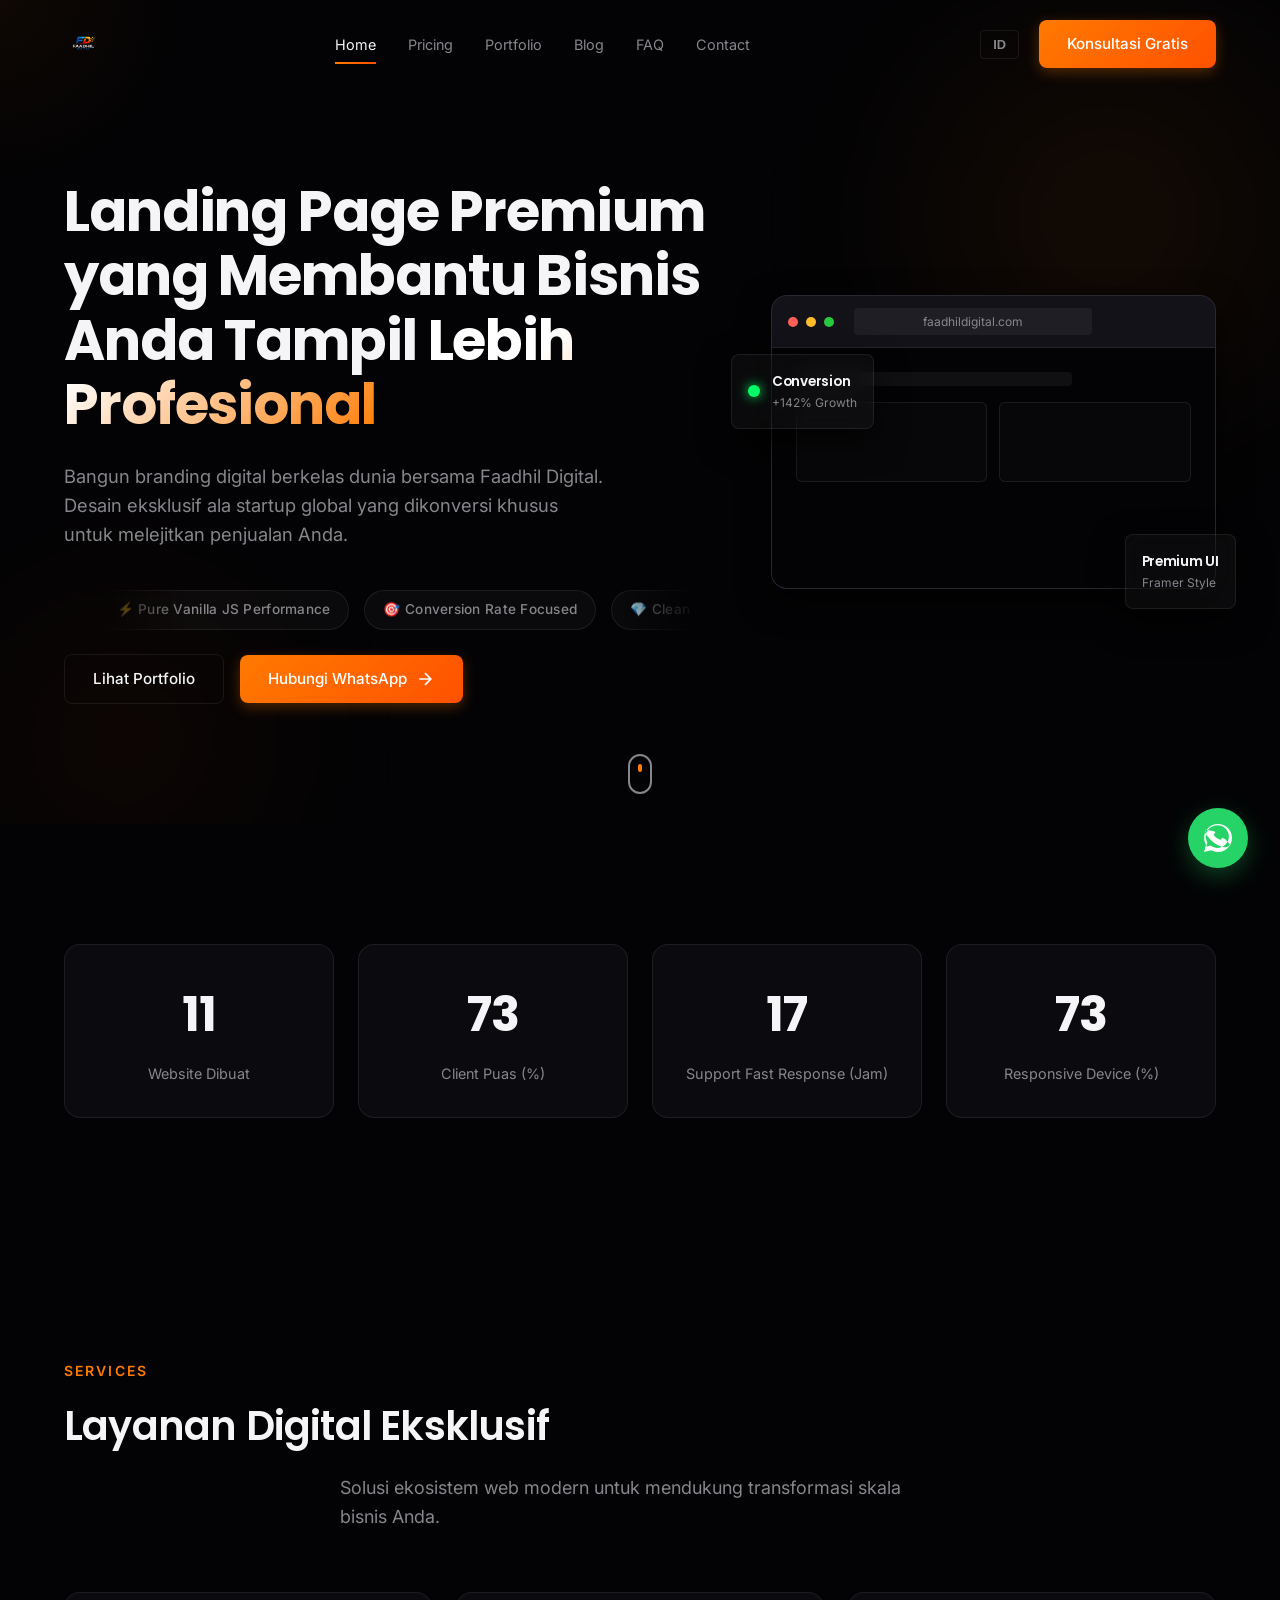
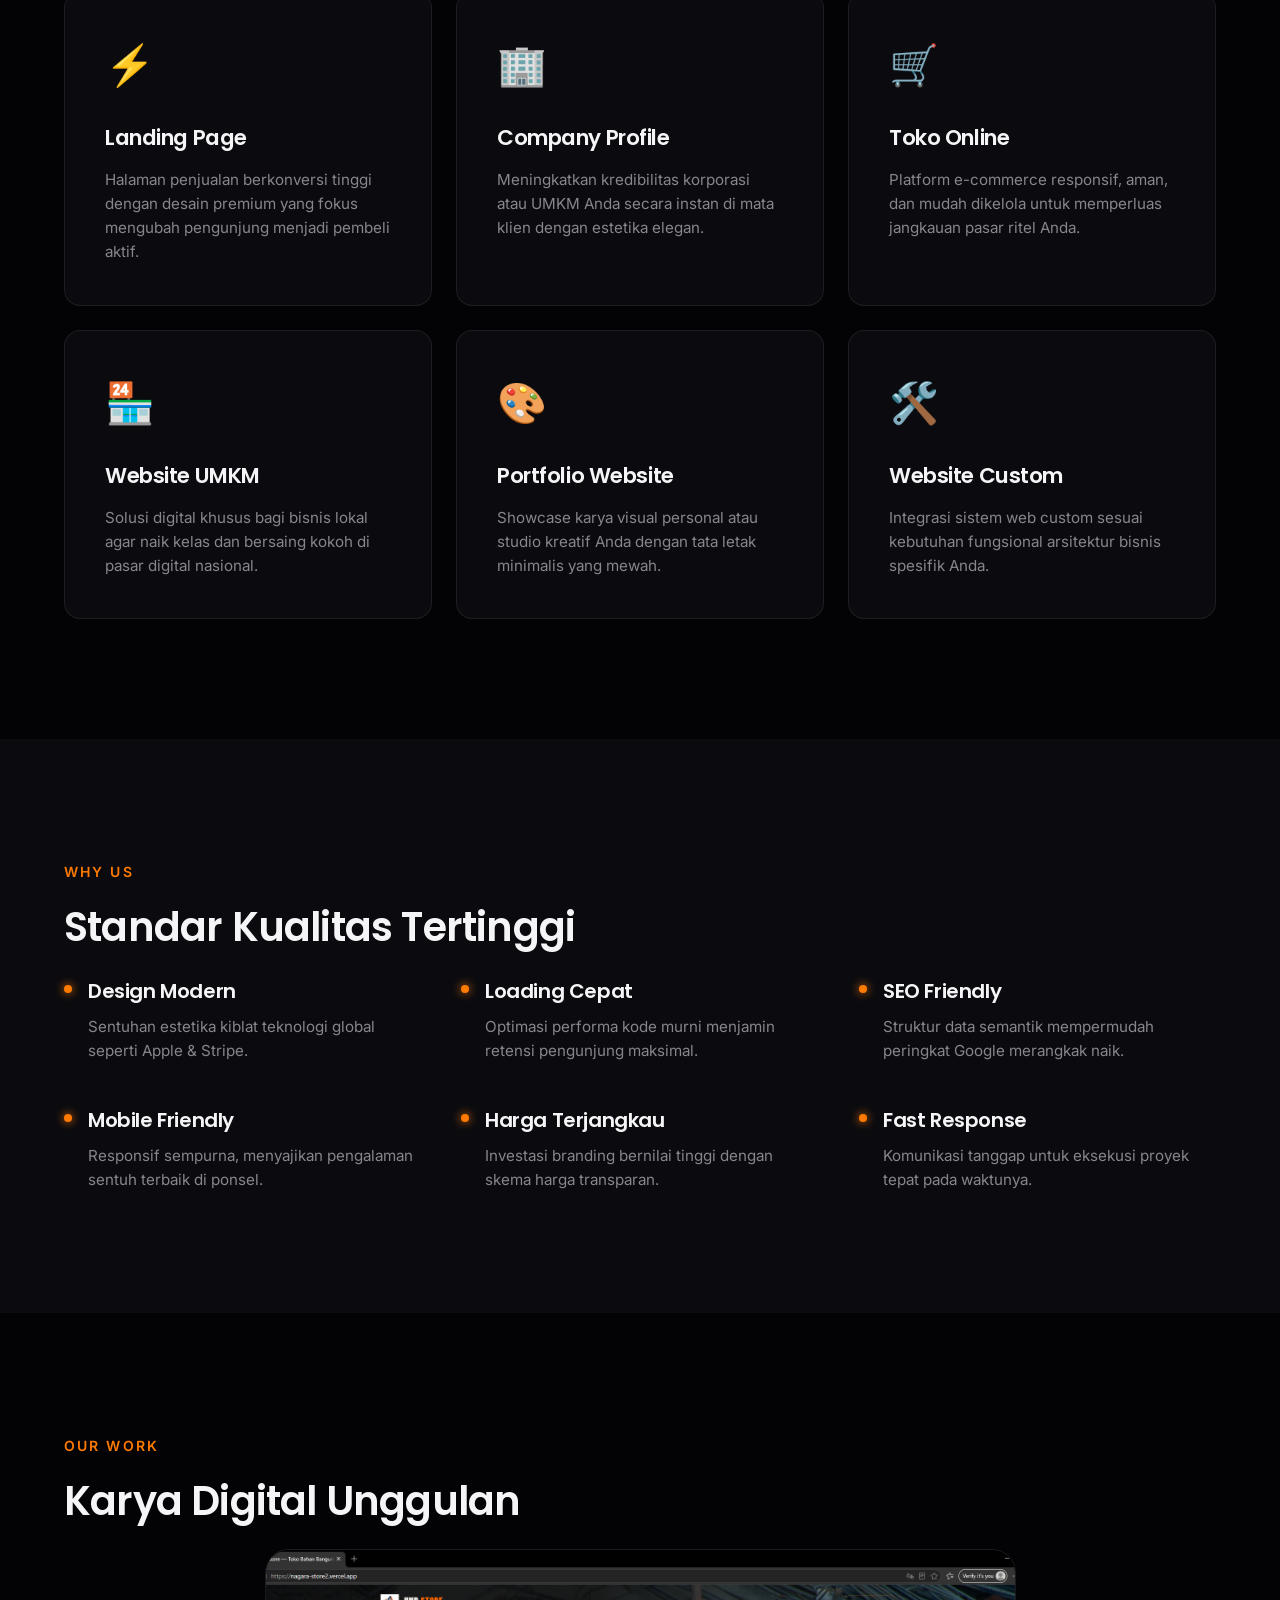
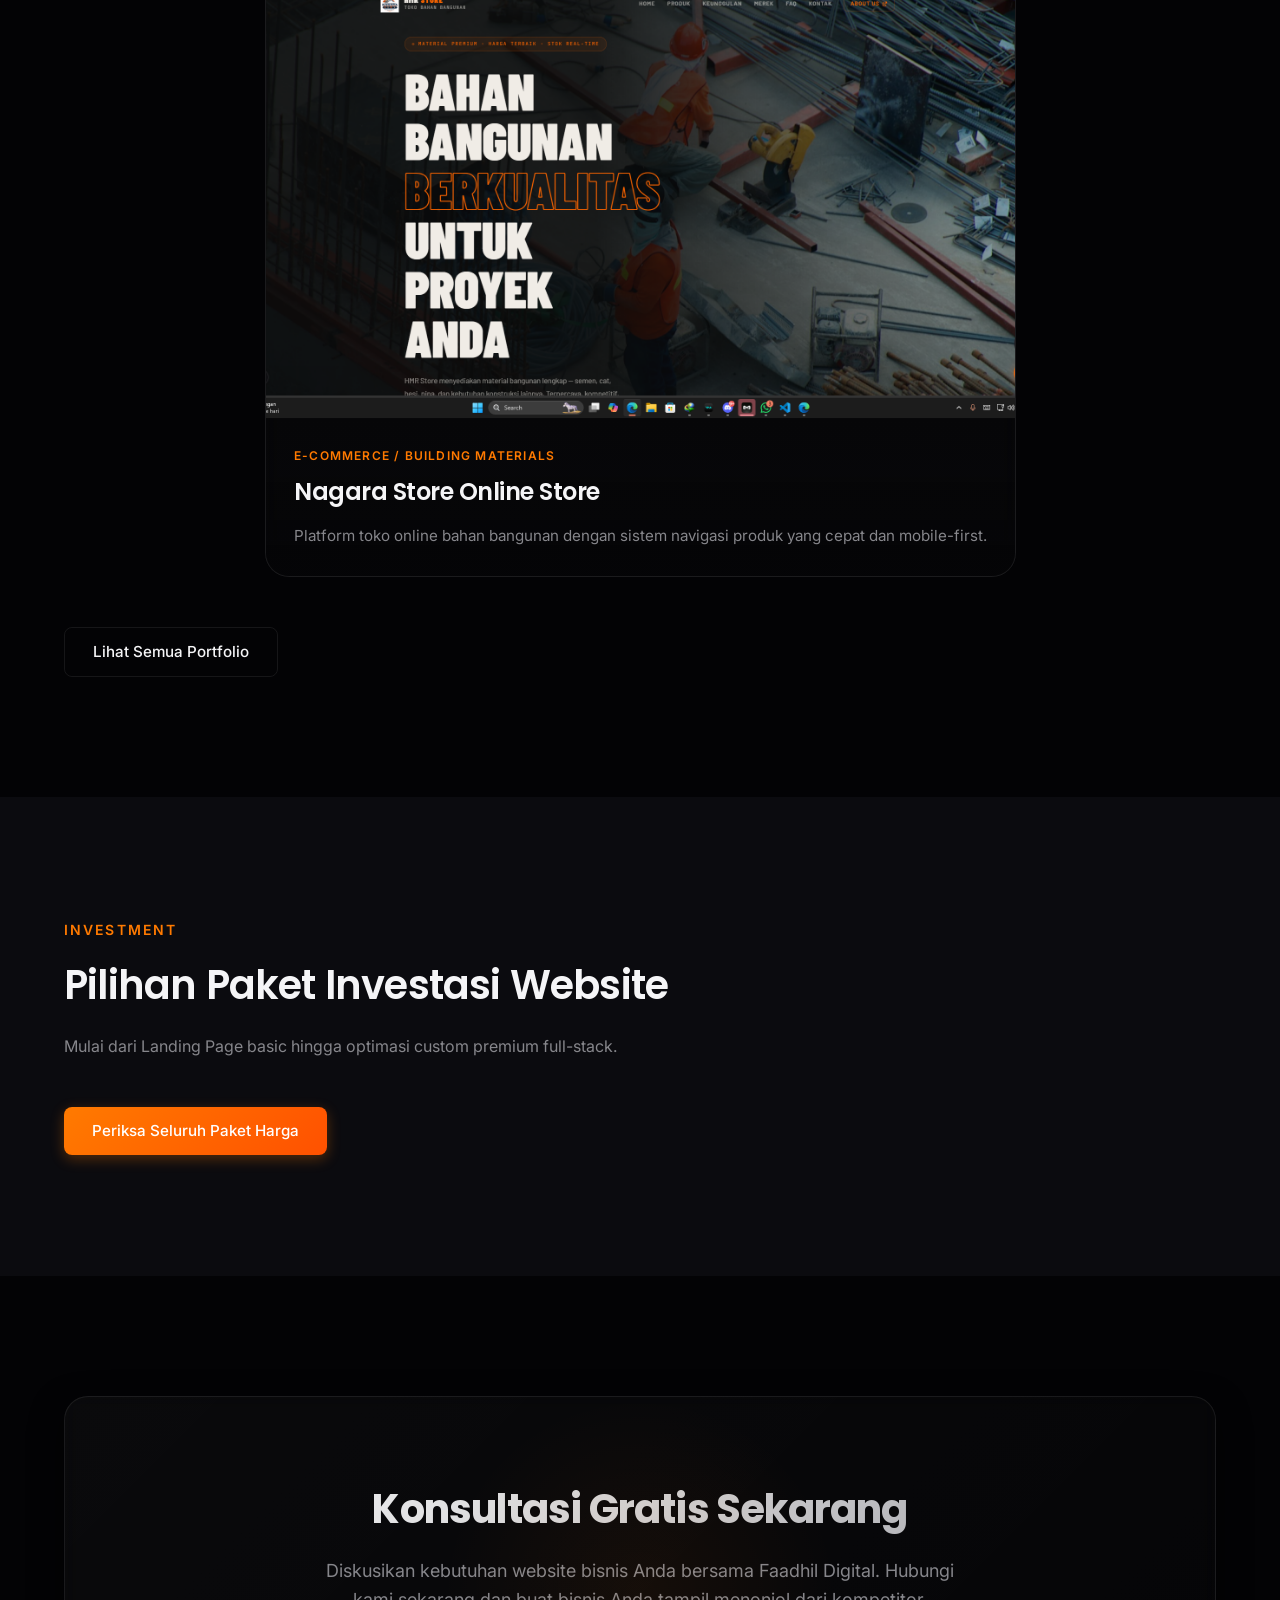
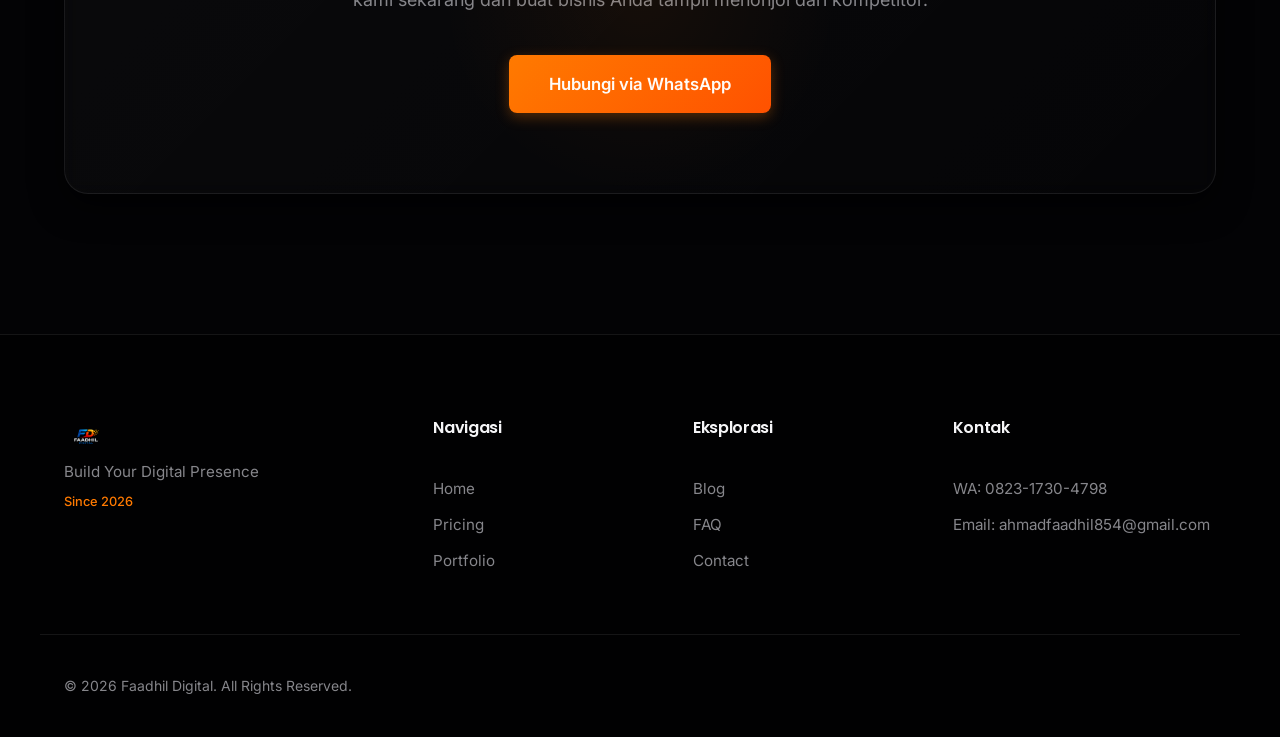
==== commit df0cbb66: "Update index.html" ====
--- a/index.html
+++ b/index.html
@@ -337,7 +337,7 @@
                     <!-- Real Project: Nagara Store -->
                     <div class="portfolio-card reveal-fade-up">
                         <div class="portfolio-img-container">
-                            <img src="assets/portfolio/nagara-store.jpg" alt="Nagara Store" class="portfolio-img"
+                            <img src="assets/images/HMR-STORE.png" alt="Nagara Store" class="portfolio-img"
                                 loading="lazy">
                             <div class="portfolio-overlay">
                                 <a href="https://nagara-store2.vercel.app/" target="_blank" rel="noopener"
@@ -352,22 +352,6 @@
                         </div>
                     </div>
 
-                    <!-- Dummy Premium Project 1 -->
-                    <div class="portfolio-card reveal-fade-up">
-                        <div class="portfolio-img-container">
-                            <img src="assets/portfolio/saas-mockup.jpg" alt="SaaS Dashboard" class="portfolio-img"
-                                loading="lazy">
-                            <div class="portfolio-overlay">
-                                <a href="#" class="btn btn-primary">Live Demo</a>
-                            </div>
-                        </div>
-                        <div class="portfolio-info">
-                            <span class="portfolio-category">SaaS Platform / Dashboard</span>
-                            <h3 class="portfolio-project-title">ApexAnalytics Dashboard</h3>
-                            <p class="portfolio-project-desc" data-translate="port-2-desc">Sistem monitoring data
-                                analitik real-time dengan antarmuka gelap premium yang kaya interaksi micro.</p>
-                        </div>
-                    </div>
                 </div>
                 <div class="text-center view-all-wrapper reveal-fade-up">
                     <a href="portfolio.html" class="btn btn-outline" data-translate="btn-all-port">Lihat Semua
@@ -461,4 +445,4 @@
     <script src="js/script.js" defer></script>
 </body>
 
-</html>+</html>
